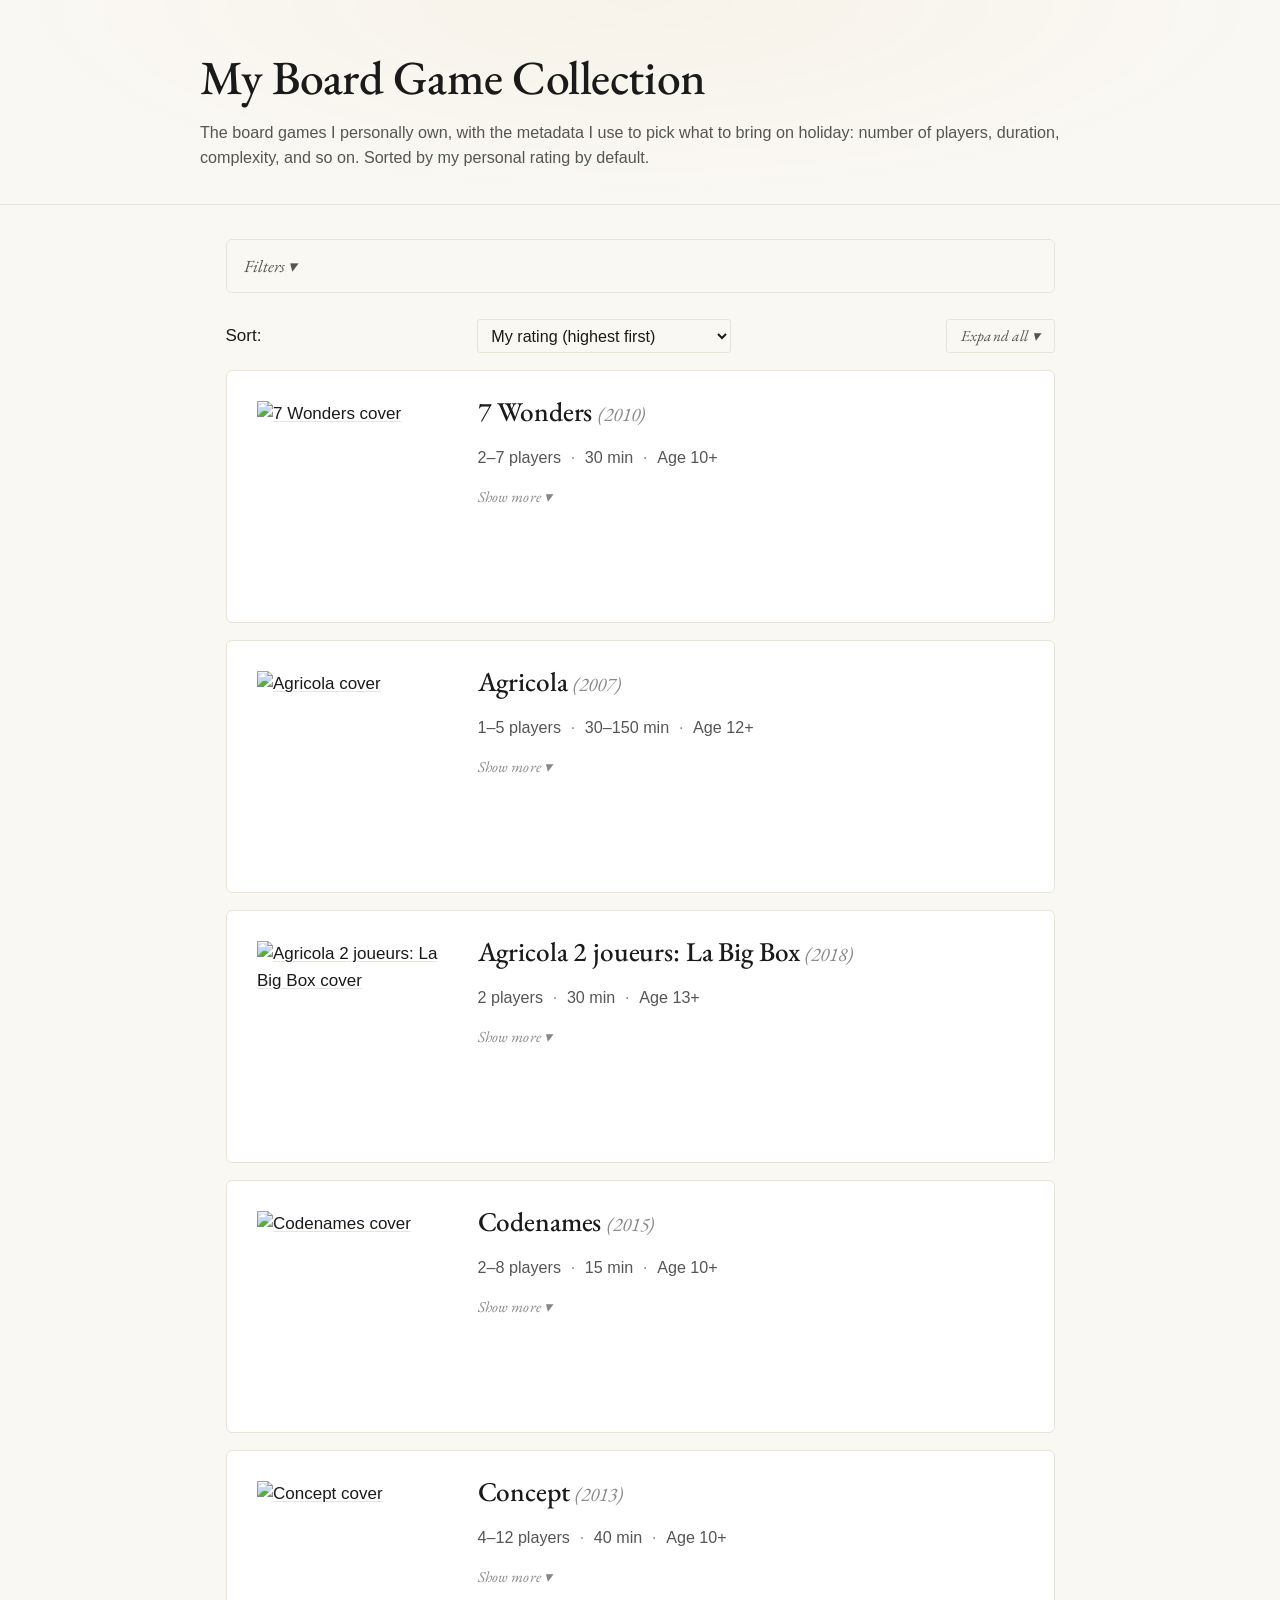
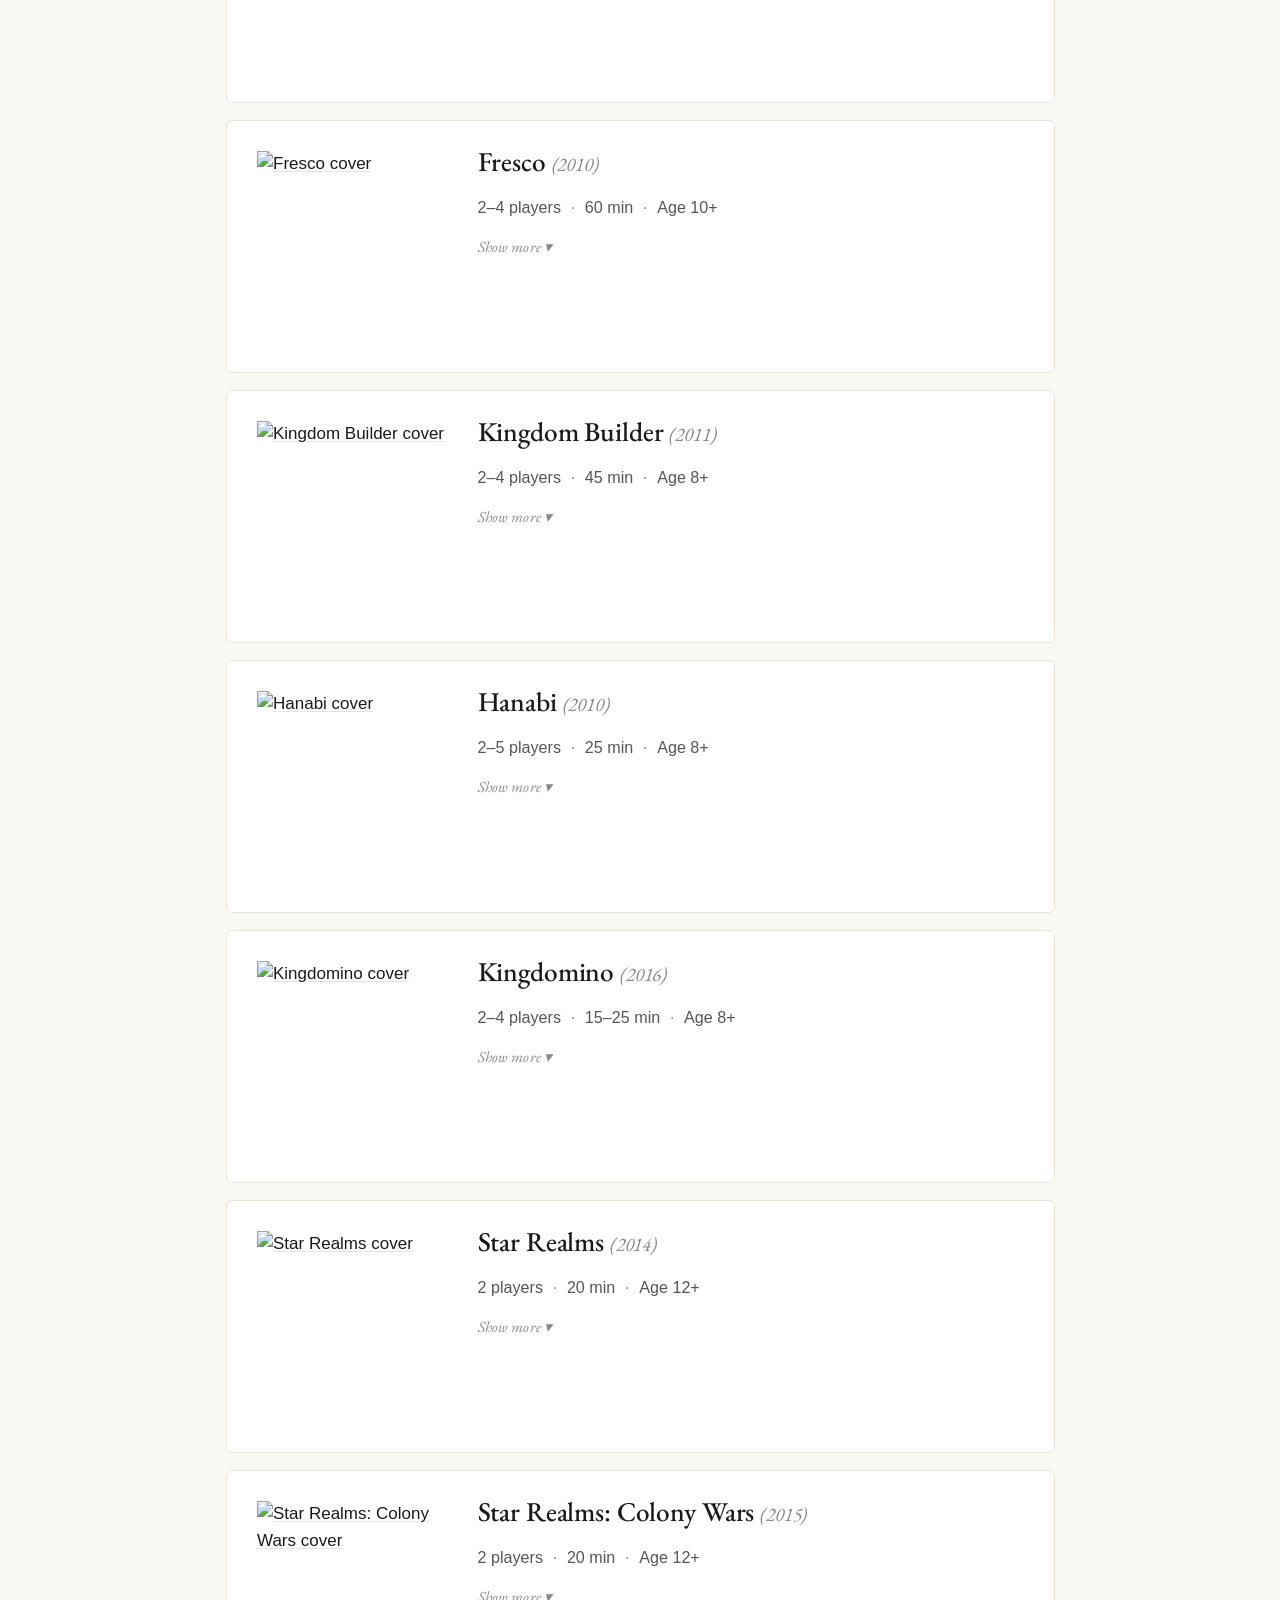
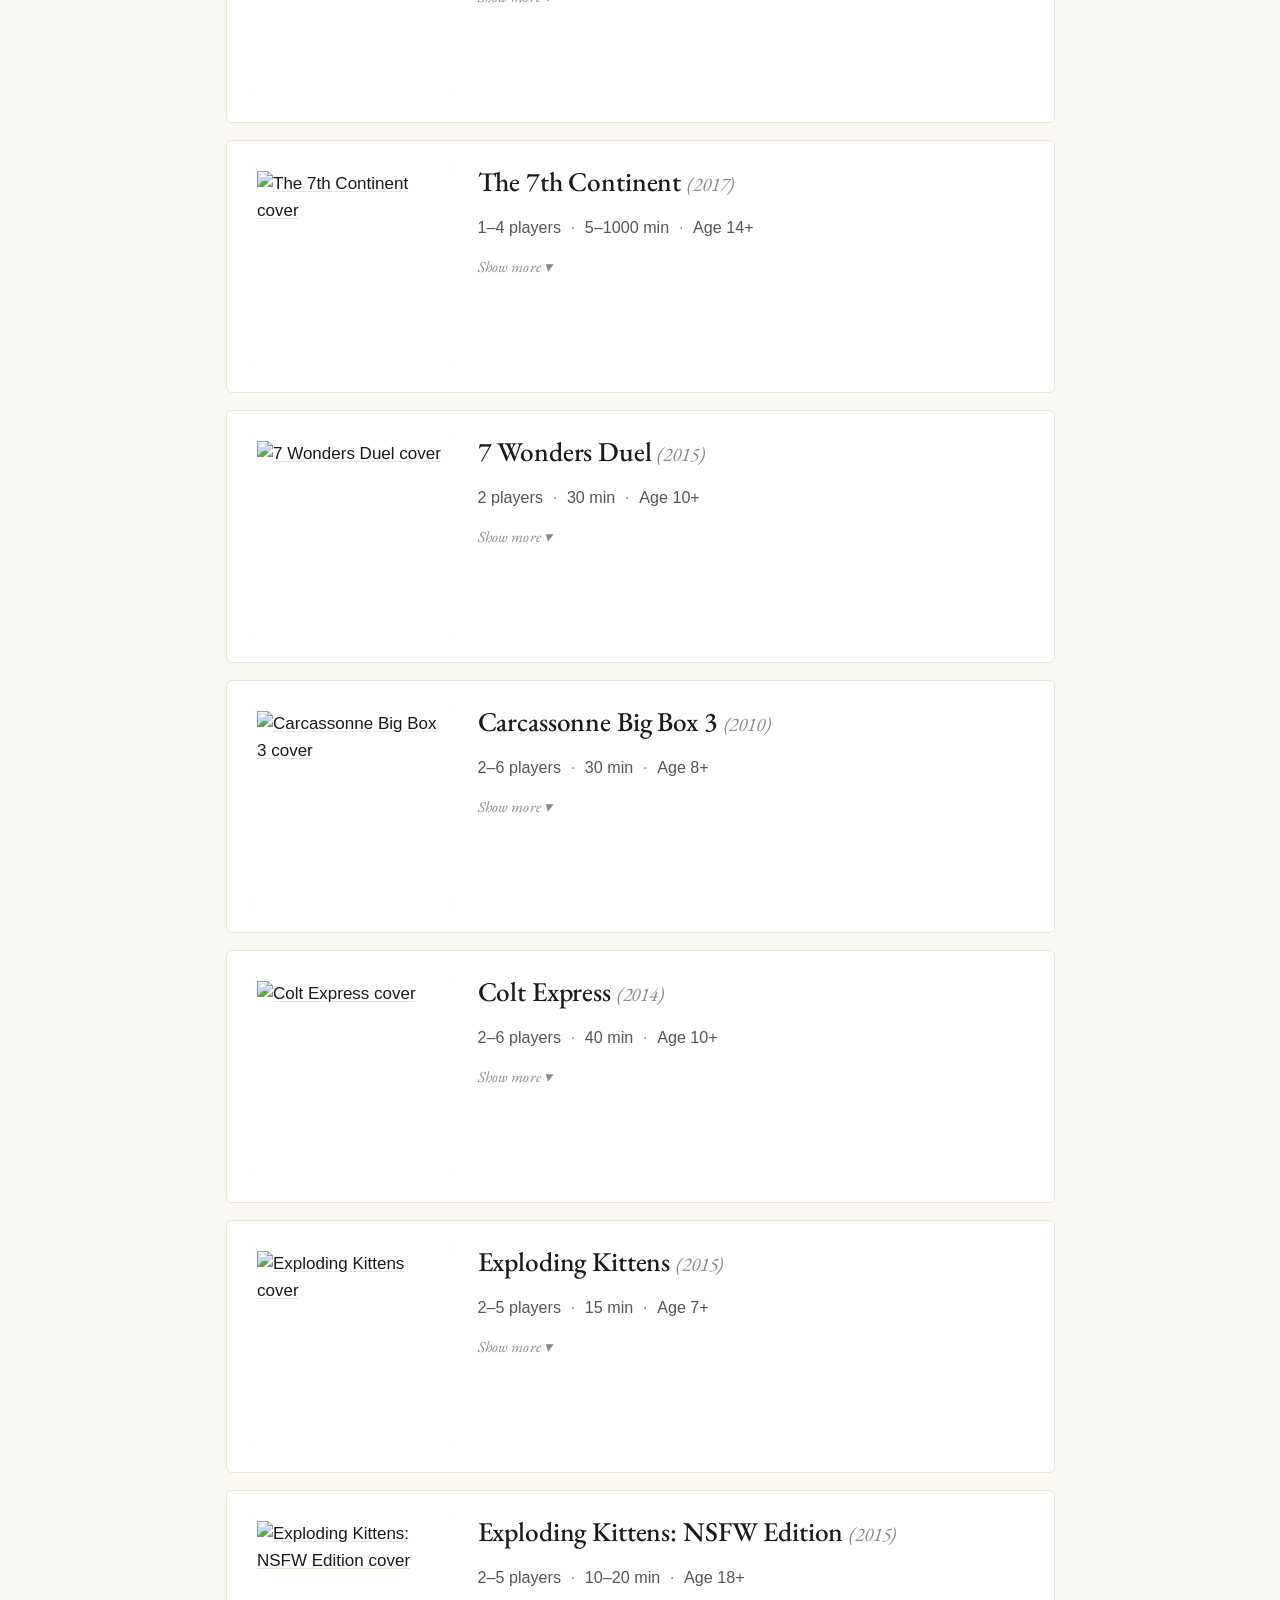
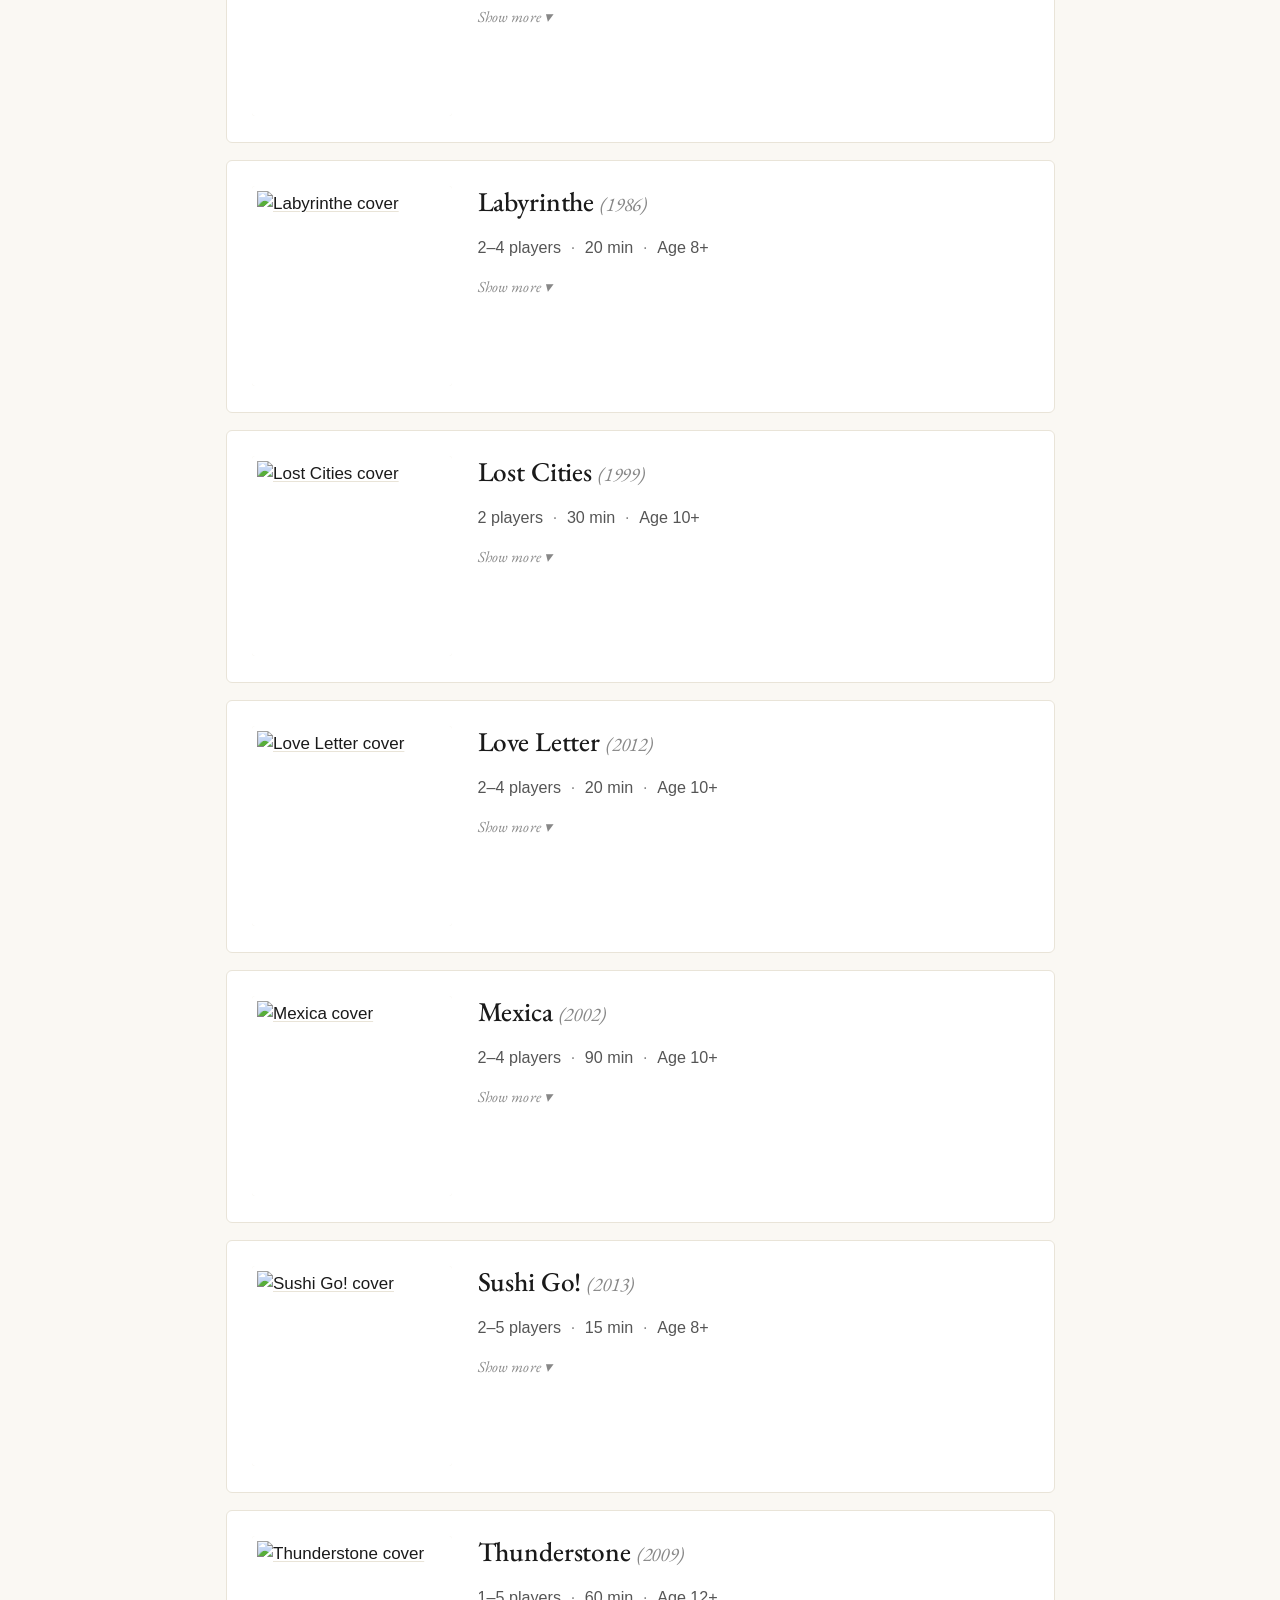
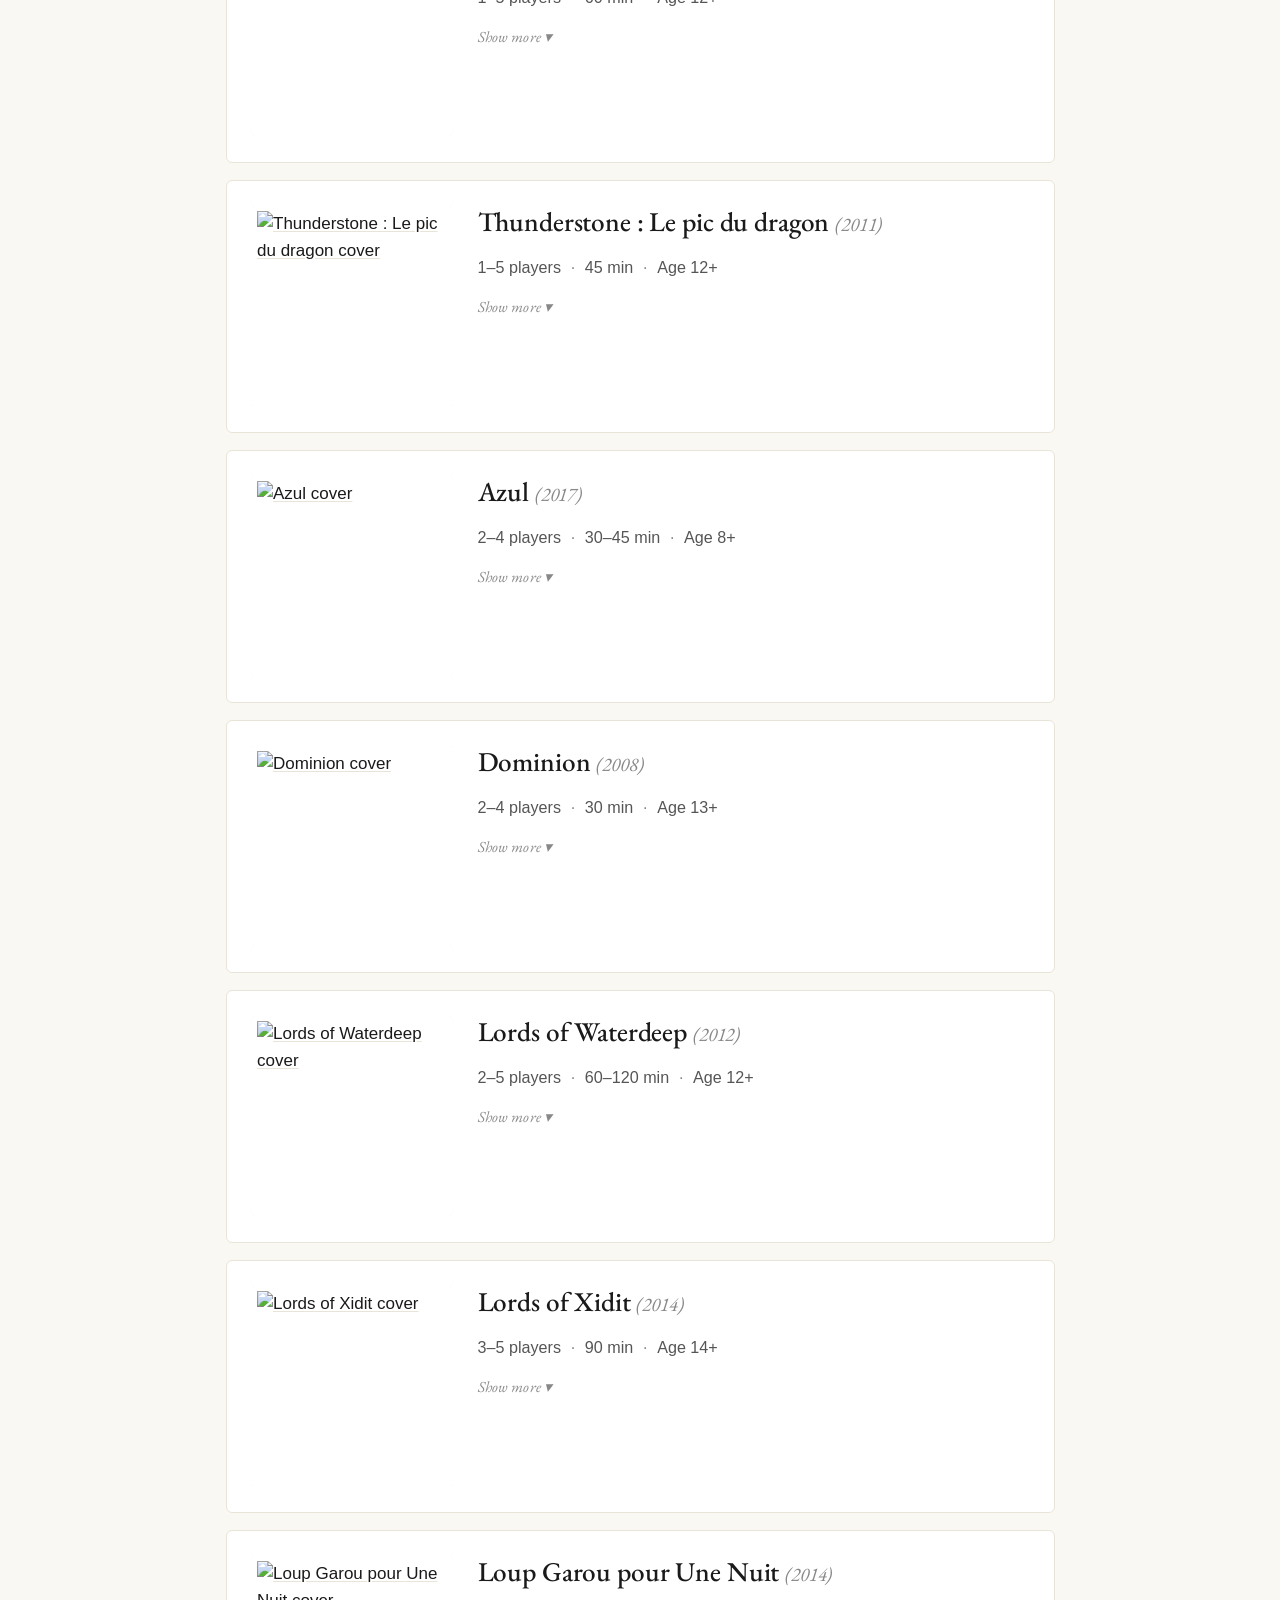
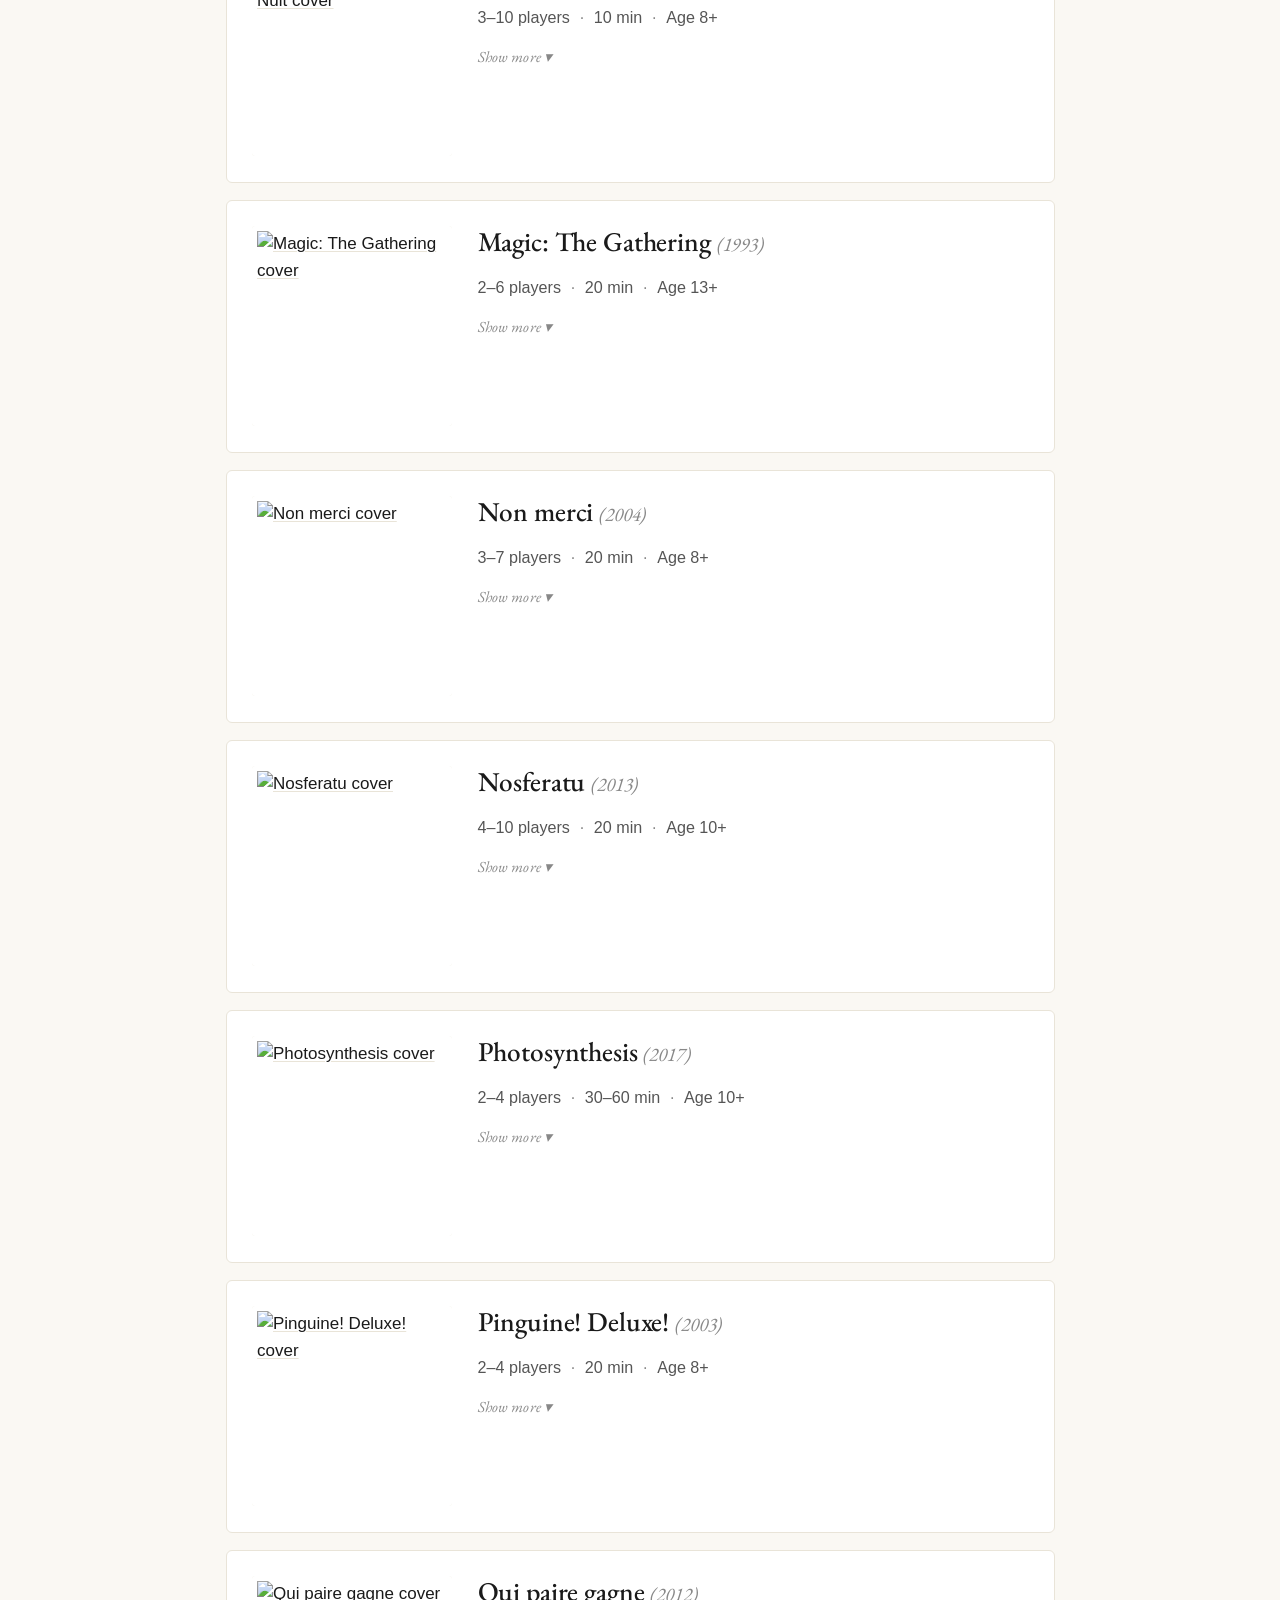
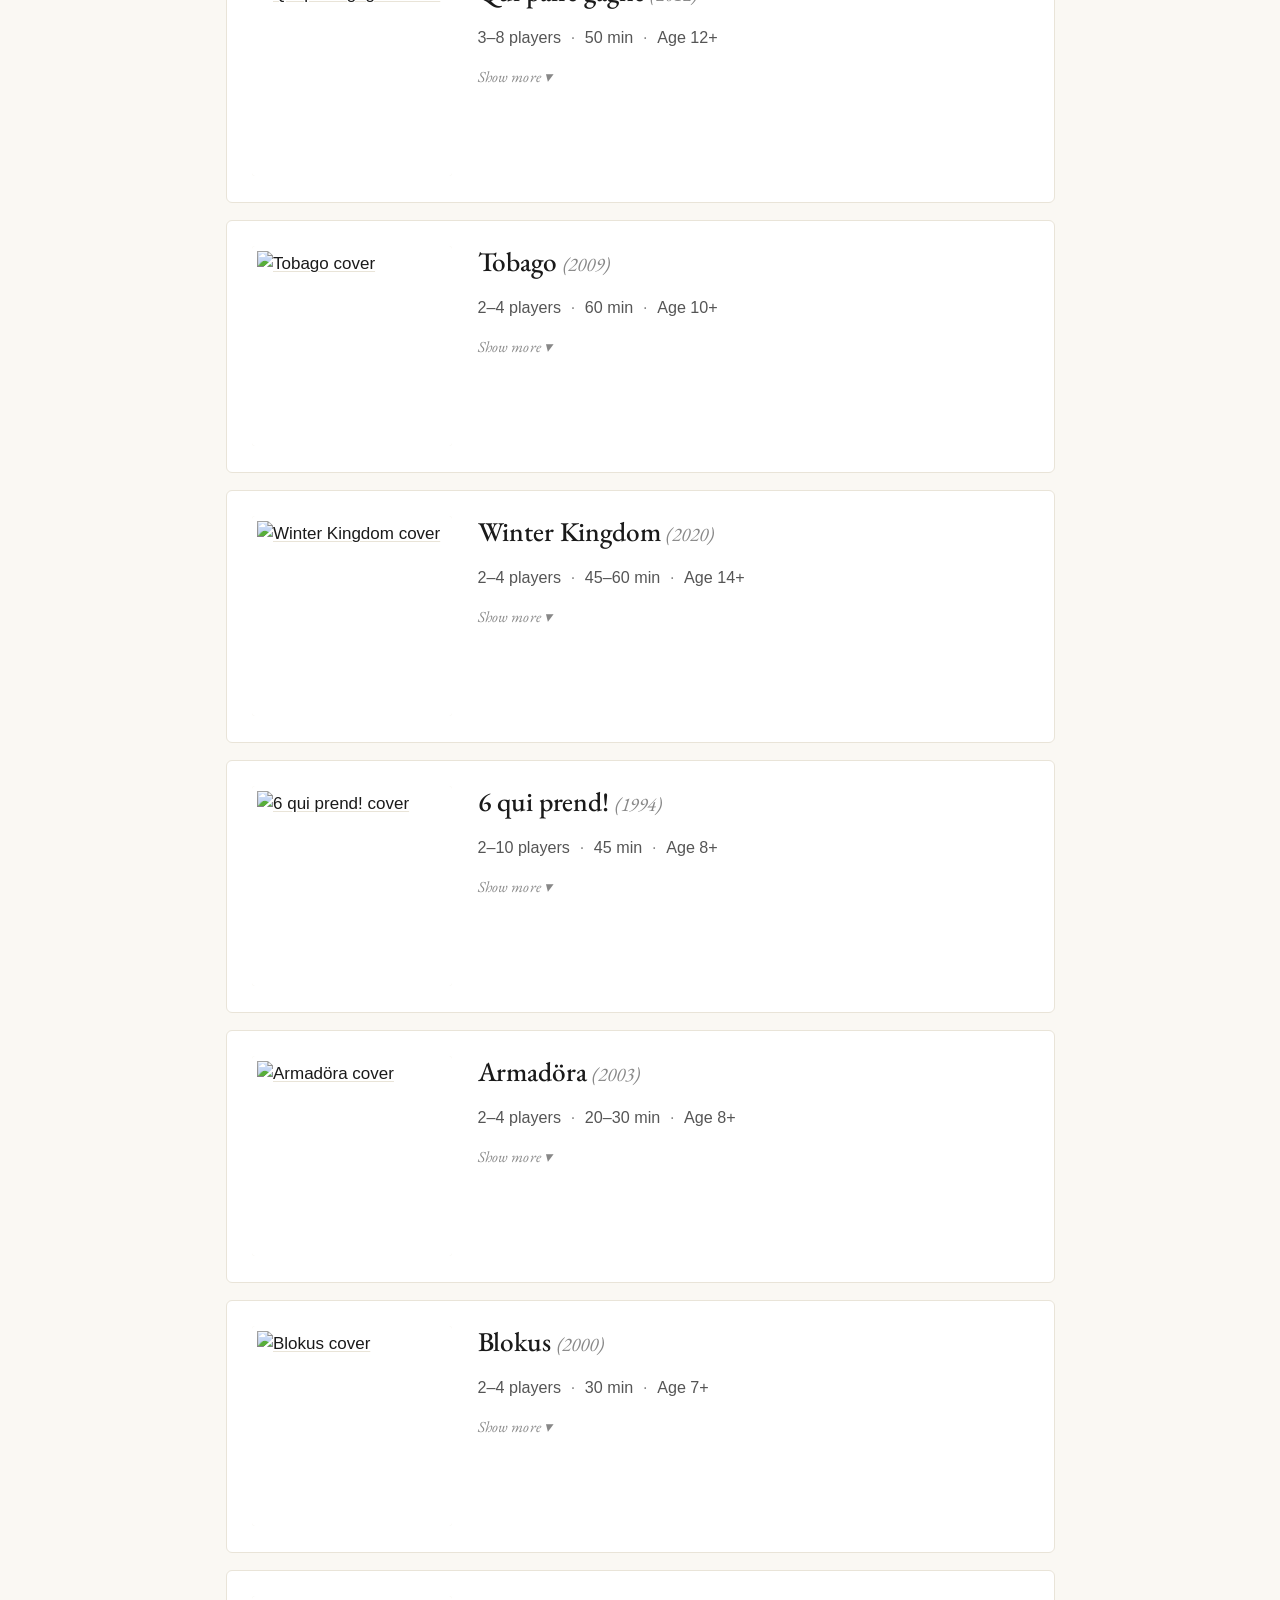
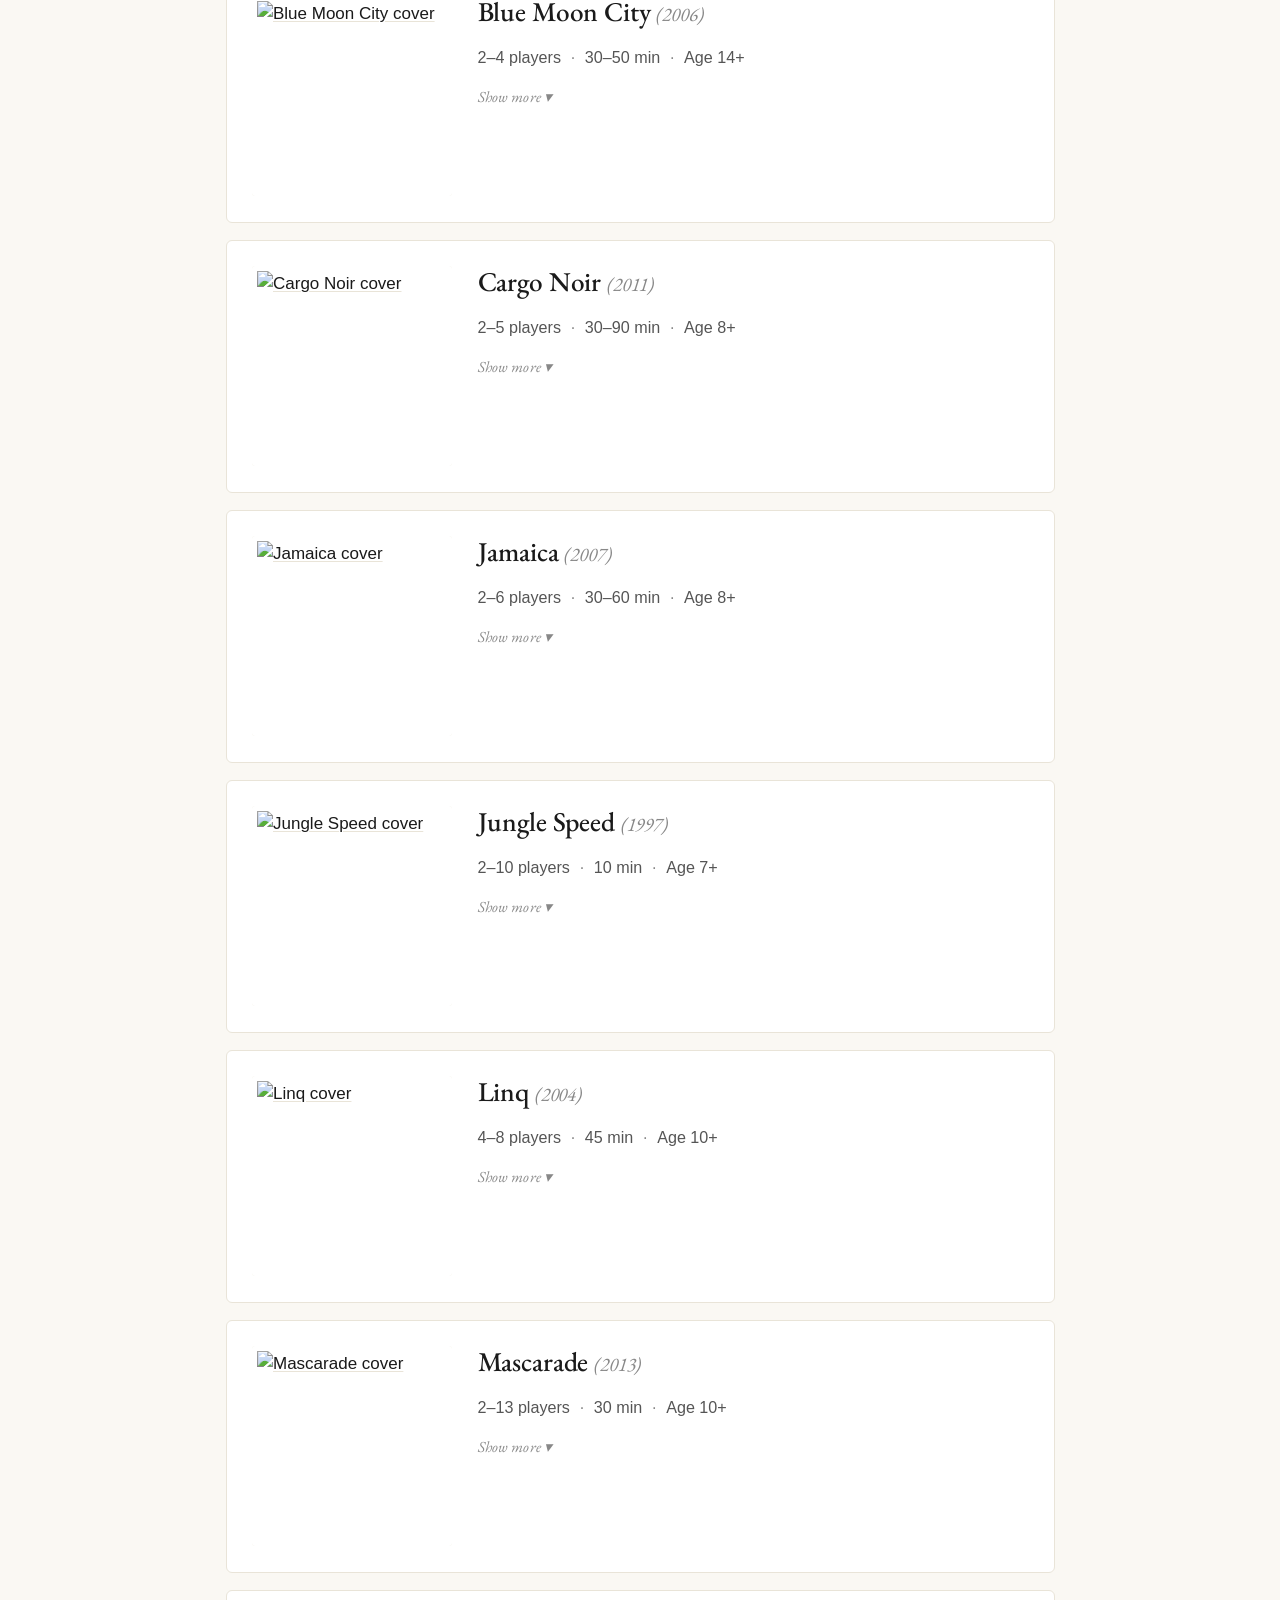
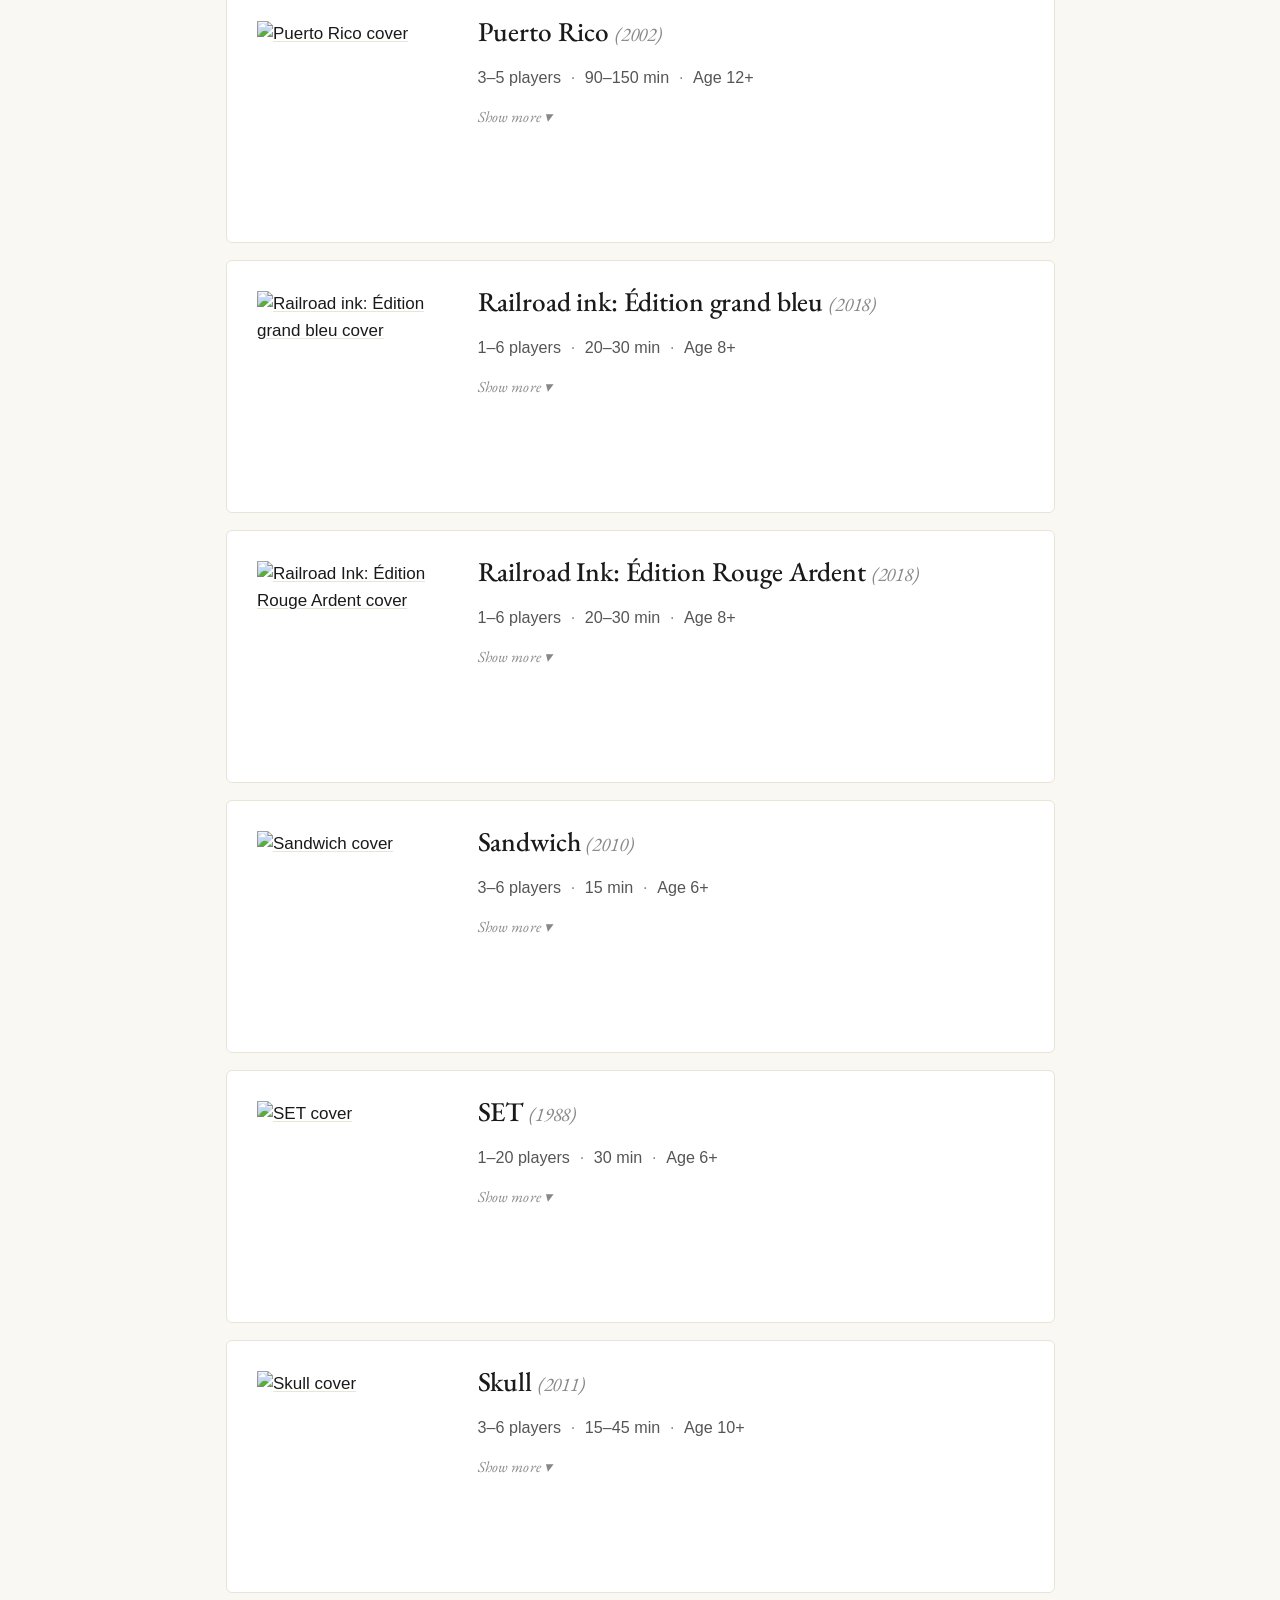
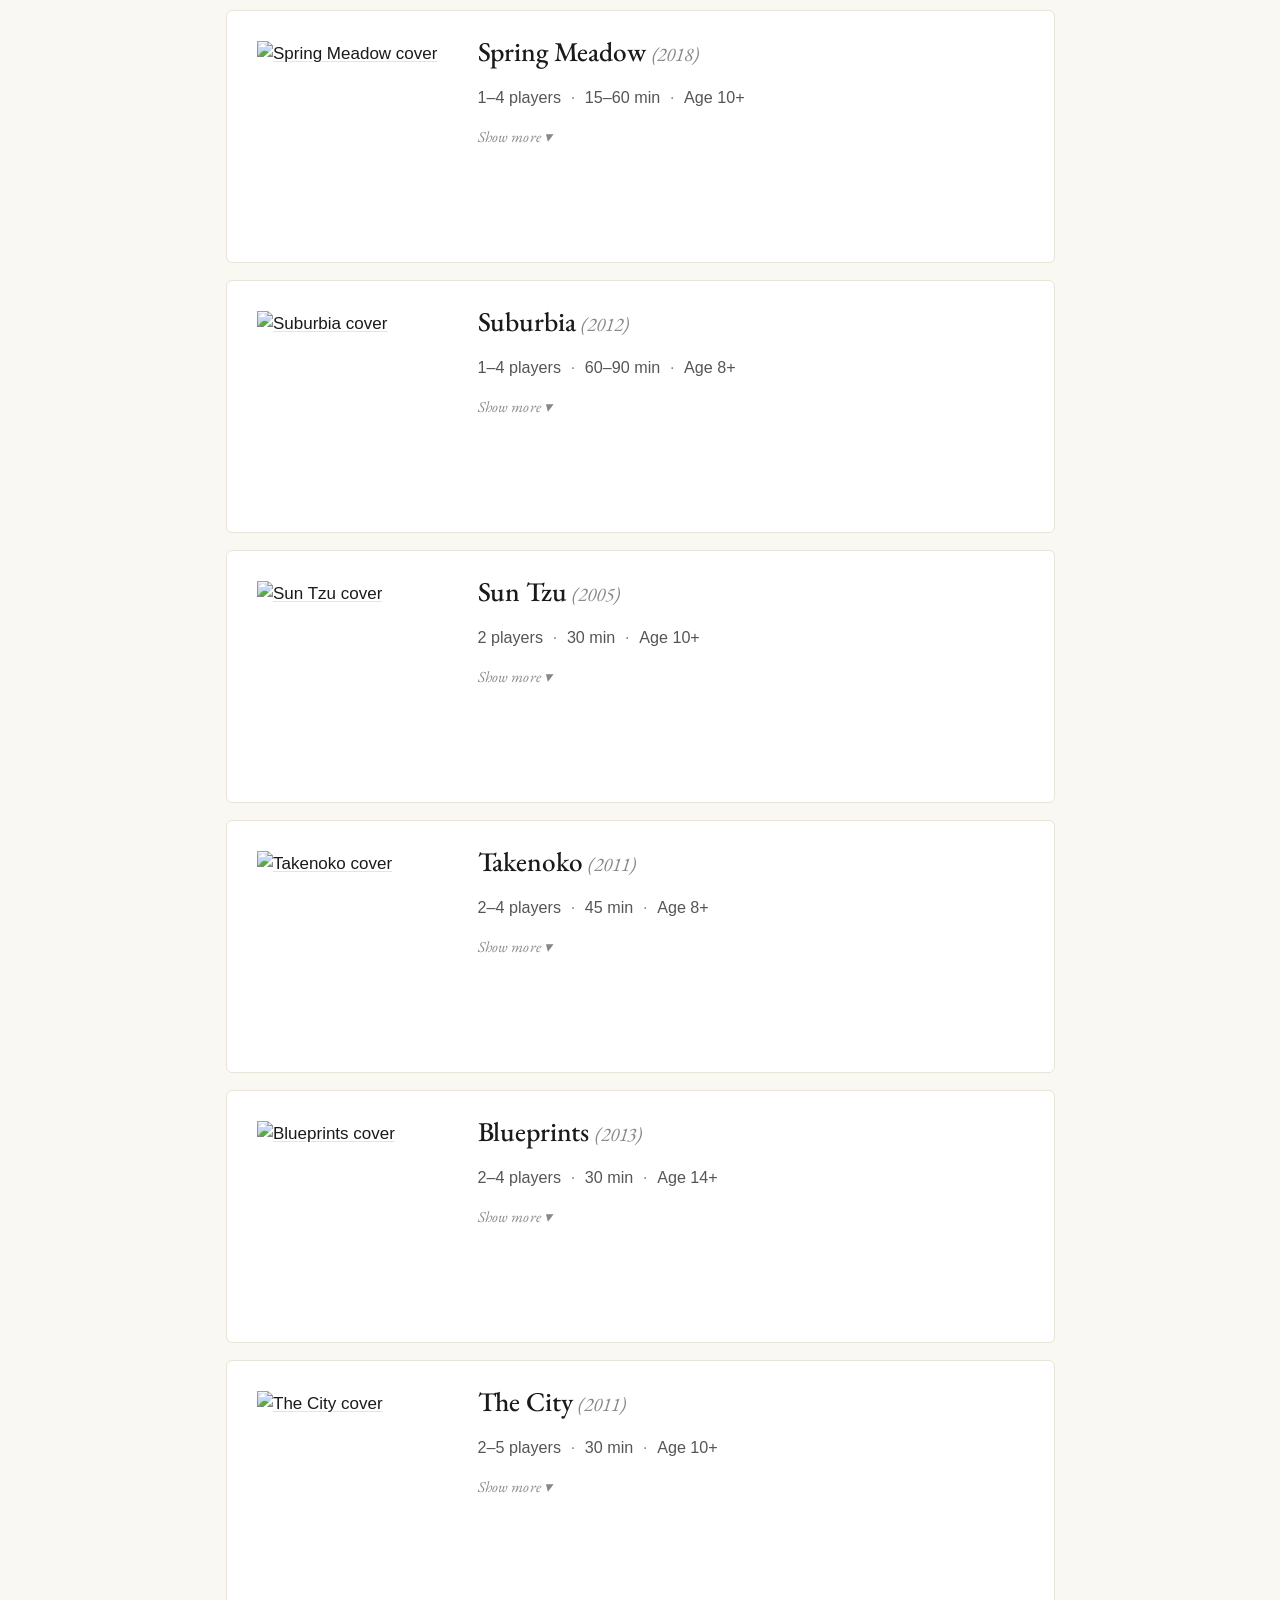
==== docs/collection/index.html @ e836182b "My collection" ====
<!DOCTYPE html>
<html lang="en">
<head>
  <meta charset="UTF-8">
  <meta name="viewport" content="width=device-width, initial-scale=1.0">
  <title>My Board Game Collection</title>

  <link rel="icon" href="data:image/svg+xml,%3Csvg xmlns='http://www.w3.org/2000/svg' viewBox='0 0 16 16'%3E%3Ctext y='14' font-size='14'%3E🎲%3C/text%3E%3C/svg%3E">

  <link rel="preload" href="collection_data.json" as="fetch" crossorigin>

  <link rel="preconnect" href="https://fonts.googleapis.com">
  <link rel="preconnect" href="https://fonts.gstatic.com" crossorigin>
  <link rel="stylesheet"
        href="https://fonts.googleapis.com/css2?family=EB+Garamond:ital,wght@0,400;0,500;0,600;1,400&display=swap"
        media="print" onload="this.media='all'">
  <noscript>
    <link rel="stylesheet" href="https://fonts.googleapis.com/css2?family=EB+Garamond:ital,wght@0,400;0,500;0,600;1,400&display=swap">
  </noscript>

  <link rel="stylesheet" href="../style.css">
  <link rel="stylesheet" href="style.css">
</head>
<body>
  <header class="site-header">
    <div class="header-inner">
      <h1 class="site-title">My Board Game Collection</h1>
      <p class="site-subtitle" id="site-subtitle"></p>
      <p class="site-intro" id="site-intro">
        The board games I personally own, with the metadata I use to pick
        what to bring on holiday: number of players, duration, complexity,
        and so on. Sorted by my personal rating by default.
      </p>
    </div>
  </header>

  <main class="content">
    <aside class="filters-panel">
      <button type="button" id="filters-toggle" class="filters-header" aria-expanded="false">
        <span class="filters-title">Filters ▾</span>
      </button>

      <div id="filters-body" class="filters-body" hidden>
        <div class="filter-row">
          <label class="filter-label" for="search-input">Search</label>
          <div class="filter-control">
            <input type="search" id="search-input" class="filter-input search-input"
                   placeholder="Title, designer, mechanic, family, …">
          </div>
        </div>

        <div class="filter-row">
          <label class="filter-label">Players</label>
          <div class="filter-control">
            <select id="players-source" class="filter-select">
              <option value="official">official</option>
              <option value="community">community</option>
              <option value="best">best</option>
            </select>
            <div class="player-checkboxes">
              <label class="check"><input type="checkbox" name="players" value="1"> 1</label>
              <label class="check"><input type="checkbox" name="players" value="2"> 2</label>
              <label class="check"><input type="checkbox" name="players" value="3"> 3</label>
              <label class="check"><input type="checkbox" name="players" value="4"> 4</label>
              <label class="check"><input type="checkbox" name="players" value="5"> 5</label>
              <label class="check"><input type="checkbox" name="players" value="6"> 6</label>
              <label class="check"><input type="checkbox" name="players" value="7+"> 7+</label>
            </div>
          </div>
        </div>

        <div class="filter-row">
          <label class="filter-label" for="duration-min">Duration</label>
          <div class="filter-control">
            <input type="number" id="duration-min" class="filter-input narrow" placeholder="min" min="0">
            <span class="filter-sep">–</span>
            <input type="number" id="duration-max" class="filter-input narrow" placeholder="max" min="0">
            <span class="filter-unit">min</span>
          </div>
        </div>

        <div class="filter-row">
          <label class="filter-label">Age</label>
          <div class="filter-control">
            <select id="age-source" class="filter-select">
              <option value="official">official</option>
              <option value="community">community</option>
            </select>
            <span class="filter-unit">Suitable for</span>
            <input type="number" id="age-suitable" class="filter-input narrow" min="0">
            <span class="filter-sep">·</span>
            <span class="filter-unit">Min age ≥</span>
            <input type="number" id="age-min" class="filter-input narrow" min="0">
          </div>
        </div>

        <div class="filter-footer">
          <span id="result-count" class="result-count">— games</span>
          <button type="button" id="reset-filters" class="list-control-button" disabled>
            Reset filters
          </button>
        </div>
      </div>
    </aside>

    <div class="list-controls">
      <label for="sort-select">Sort:</label>
      <select id="sort-select" class="filter-select">
        <option value="my_rating-desc" selected>My rating (highest first)</option>
        <option value="my_rating-asc">My rating (lowest first)</option>
        <option value="title-asc">Title (A→Z)</option>
        <option value="title-desc">Title (Z→A)</option>
        <option value="year-desc">Year (newest first)</option>
        <option value="year-asc">Year (oldest first)</option>
        <option value="weight-asc">Complexity (lightest)</option>
        <option value="weight-desc">Complexity (heaviest)</option>
        <option value="age_official-asc">Age — official (youngest)</option>
        <option value="age_official-desc">Age — official (oldest)</option>
        <option value="age_community-asc">Age — community (youngest)</option>
        <option value="age_community-desc">Age — community (oldest)</option>
      </select>
      <button type="button" id="toggle-all" class="list-control-button">
        Expand all ▾
      </button>
    </div>

    <div id="game-list" class="game-list"></div>
    <p id="status" class="status">Loading collection…</p>
  </main>

  <footer class="site-footer">
    <p>
      <a href="../index.html">← Back to "Most Played Games"</a> ·
      Personal collection, built from BGG metadata
    </p>
  </footer>

  <button type="button" id="back-to-top" class="back-to-top" aria-label="Back to top" hidden>
    ↑
  </button>

  <script src="script.js" defer></script>
</body>
</html>
---- docs/style.css ----
/* ---------------------------------------------------------------------------
   Most Played Games — refined-minimal stylesheet.

   Aesthetic: catalog-of-classics. Cream background, deep ink text, an elegant
   serif (EB Garamond) reserved for titles and a system sans for body. Calm
   palette with restrained accents for rank deltas.
   --------------------------------------------------------------------------- */

:root {
  /* Palette */
  --bg:           #faf8f3;    /* warm cream */
  --bg-card:     #ffffff;
  --ink:         #1a1a1a;
  --ink-soft:    #555555;
  --ink-muted:   #888888;
  --rule:        #e9e4d8;     /* faint separator */
  --rule-soft:   #f0ece2;
  --accent-up:   #3d7a3f;     /* climbed in rank */
  --accent-down: #a83232;     /* dropped in rank */
  --accent-new:  #b78318;     /* new entry, warm gold */

  /* Type */
  --font-display: "EB Garamond", "Georgia", "Times New Roman", serif;
  --font-body:    -apple-system, BlinkMacSystemFont, "Segoe UI", Roboto,
                  "Helvetica Neue", Arial, sans-serif;

  /* Spacing rhythm */
  --space-1: 0.25rem;
  --space-2: 0.5rem;
  --space-3: 0.75rem;
  --space-4: 1rem;
  --space-5: 1.5rem;
  --space-6: 2rem;
  --space-8: 3rem;

  /* Layout */
  --content-max: 880px;
}

* { box-sizing: border-box; }

/* The HTML `hidden` attribute should always hide an element. Some of our
   class rules set `display: flex` or `grid` and would otherwise win the
   specificity battle. */
[hidden] { display: none !important; }

html { font-size: 17px; }

body {
  margin: 0;
  background: var(--bg);
  color: var(--ink);
  font-family: var(--font-body);
  line-height: 1.55;
  -webkit-font-smoothing: antialiased;
  -moz-osx-font-smoothing: grayscale;
}

a {
  color: inherit;
  text-decoration: underline;
  text-decoration-color: var(--rule);
  text-underline-offset: 2px;
  transition: text-decoration-color 0.15s ease;
}
a:hover { text-decoration-color: var(--ink-soft); }

/* --- Header -------------------------------------------------------------- */

.site-header {
  border-bottom: 1px solid var(--rule);
  padding: var(--space-8) var(--space-5) var(--space-6);
  background:
    radial-gradient(ellipse at top, rgba(183, 131, 24, 0.04), transparent 70%),
    var(--bg);
}

.header-inner {
  max-width: var(--content-max);
  margin: 0 auto;
}

.site-title {
  font-family: var(--font-display);
  font-weight: 500;
  font-size: clamp(1.8rem, 4vw, 2.8rem);
  line-height: 1.1;
  letter-spacing: -0.01em;
  margin: 0 0 var(--space-2);
}

.site-subtitle {
  font-family: var(--font-display);
  font-style: italic;
  font-size: 1.1rem;
  color: var(--ink-soft);
  margin: 0 0 var(--space-4);
}

.site-intro {
  color: var(--ink-soft);
  font-size: 0.95rem;
  margin: 0;
}

/* Inline link in the subtitle, pointing to the credits page. Italic to
   match the surrounding subtitle, with a soft accent color. */
.subtitle-link {
  color: var(--accent-up);
  text-decoration-color: var(--accent-up);
}
.subtitle-link:hover {
  color: var(--ink);
  text-decoration-color: var(--ink);
}
.subtitle-sep {
  color: var(--ink-muted);
  margin: 0 0.3em;
}
/* Current page in the nav: plain text (no link) but in regular ink so it
   visually stands out a bit from the surrounding muted subtitle. */
.subtitle-current {
  color: var(--ink-soft);
  font-weight: 500;
}

/* --- Main / list --------------------------------------------------------- */

.content {
  max-width: var(--content-max);
  margin: 0 auto;
  padding: var(--space-6) var(--space-5) var(--space-8);
}

.status {
  text-align: center;
  color: var(--ink-muted);
  font-style: italic;
  margin: var(--space-6) 0;
}

/* --- Filters panel ------------------------------------------------------- */

.filters-panel {
  border: 1px solid var(--rule);
  border-radius: 6px;
  margin-bottom: var(--space-5);
  overflow: hidden;
}

.filters-header {
  width: 100%;
  background: var(--bg);
  border: none;
  padding: var(--space-3) var(--space-4);
  cursor: pointer;
  text-align: left;
  display: flex;
  justify-content: space-between;
  align-items: center;
  gap: var(--space-3);
  font: inherit;
  color: inherit;
  transition: background 0.15s ease;
}
.filters-header:hover { background: var(--rule-soft); }
.filters-header:focus-visible { outline: none; background: var(--rule-soft); }

.filters-title {
  font-family: var(--font-display);
  font-style: italic;
  font-size: 1rem;
  color: var(--ink-soft);
}

.filters-body {
  background: var(--bg-card);
  padding: var(--space-4) var(--space-5) var(--space-5);
  border-top: 1px solid var(--rule);
  display: flex;
  flex-direction: column;
  gap: var(--space-3);
}

.filter-row {
  display: grid;
  grid-template-columns: 110px 1fr;
  gap: var(--space-4);
  align-items: center;
}

.filter-label {
  font-family: var(--font-display);
  font-style: italic;
  color: var(--ink-muted);
  font-size: 0.95rem;
}

.filter-control {
  display: flex;
  align-items: center;
  flex-wrap: wrap;
  gap: var(--space-2) var(--space-3);
}

.filter-input,
.filter-select {
  font-family: var(--font-body);
  font-size: 0.95rem;
  color: var(--ink);
  background: var(--bg);
  border: 1px solid var(--rule);
  border-radius: 3px;
  padding: 0.35em 0.6em;
  transition: border-color 0.15s ease;
}
.filter-input:focus,
.filter-select:focus {
  outline: none;
  border-color: var(--ink-muted);
}

.filter-input.narrow { width: 4.5em; }
.search-input { flex: 1; min-width: 200px; }

.filter-sep {
  color: var(--ink-muted);
}
.filter-unit {
  color: var(--ink-soft);
  font-size: 0.9rem;
}

/* Player count checkboxes — looks like a row of small toggles. */
.player-checkboxes {
  display: flex;
  flex-wrap: wrap;
  gap: var(--space-2);
}
.check {
  display: inline-flex;
  align-items: center;
  gap: 0.3em;
  font-size: 0.95rem;
  color: var(--ink-soft);
  cursor: pointer;
  padding: 0.2em 0.5em;
  border-radius: 3px;
  transition: background 0.15s ease;
}
.check:hover { background: var(--rule-soft); }
.check input { cursor: pointer; margin: 0; }

/* Footer of filter panel: result count + reset button. Separated from the
   filter rows above by a thin rule. */
.filter-footer {
  display: flex;
  justify-content: space-between;
  align-items: center;
  margin-top: var(--space-2);
  padding-top: var(--space-3);
  border-top: 1px solid var(--rule);
}

.result-count {
  color: var(--ink-soft);
  font-style: italic;
  font-family: var(--font-display);
  font-size: 0.95rem;
}

.list-control-button:disabled {
  opacity: 0.4;
  cursor: not-allowed;
  border-color: var(--rule);
  color: var(--ink-muted);
}
.list-control-button:disabled:hover {
  border-color: var(--rule);
  color: var(--ink-muted);
}

/* --- List controls (above the cards) ------------------------------------ */

.list-controls {
  display: flex;
  justify-content: space-between;
  align-items: center;
  margin-bottom: var(--space-4);
  flex-wrap: wrap;
  gap: var(--space-3);
}

.sort-label {
  display: inline-flex;
  align-items: center;
  gap: var(--space-2);
  font-family: var(--font-display);
  font-style: italic;
  color: var(--ink-muted);
  font-size: 0.95rem;
}

.list-control-button {
  background: none;
  border: 1px solid var(--rule);
  border-radius: 3px;
  padding: 0.4em 0.9em;
  cursor: pointer;
  font-family: var(--font-display);
  font-style: italic;
  font-size: 0.9rem;
  color: var(--ink-soft);
  letter-spacing: 0.01em;
  transition: border-color 0.15s ease, color 0.15s ease;
}
.list-control-button:hover,
.list-control-button:focus-visible {
  border-color: var(--ink-muted);
  color: var(--ink);
  outline: none;
}

.game-list {
  display: flex;
  flex-direction: column;
  gap: var(--space-4);
}

/* --- Card ---------------------------------------------------------------- */

.card {
  background: var(--bg-card);
  border: 1px solid var(--rule);
  border-radius: 6px;
  padding: var(--space-5);
  display: grid;
  grid-template-columns: 200px 1fr;
  gap: var(--space-5);
  align-items: start;
  transition: border-color 0.15s ease, box-shadow 0.15s ease;
}
.card:hover {
  border-color: var(--rule-soft);
  box-shadow: 0 2px 8px rgba(0, 0, 0, 0.03);
}

.card-image-link {
  display: block;
  width: 200px;
  height: 200px;
  position: relative;
  overflow: hidden;
  border-radius: 3px;
  /* Always-visible padding around the sharp image so the blurred backdrop
     frames it, regardless of the source image aspect ratio. */
  padding: 5px;
  background-size: cover;
  background-position: center;
  background-color: var(--rule-soft);
}

/* The blurred backdrop: pseudo-element so the sharp <img> can sit on top
   without being blurred. The wide inset, heavy blur, brightness boost and
   light desaturation produce a soft, glowing halo that frames the image
   without competing with it. */
.card-image-link::before {
  content: "";
  position: absolute;
  inset: -80px; /* extra so blur edges don't show */
  background: inherit;
  background-size: cover;
  background-position: center;
  filter: blur(32px) brightness(1.5) saturate(0.85);
  opacity: 1.0;
  z-index: 0;
}

.card-image {
  position: relative;
  z-index: 1;
  width: 100%;
  height: 100%;
  object-fit: contain;
  display: block;
}

.card-body {
  display: flex;
  flex-direction: column;
  gap: var(--space-2);
  min-width: 0; /* allow children to shrink */
}

.card-rank-line {
  display: flex;
  align-items: baseline;
  gap: var(--space-3);
  font-family: var(--font-display);
  font-size: 1.05rem;
  color: var(--ink-muted);
  letter-spacing: 0.02em;
}

.card-rank {
  font-weight: 500;
  color: var(--ink-soft);
}

.delta { font-weight: 500; font-size: 0.95rem; }
.delta-up   { color: var(--accent-up); }
.delta-down { color: var(--accent-down); }
.delta-zero { color: var(--ink-muted); }
.delta-new {
  color: var(--accent-new);
  text-transform: uppercase;
  letter-spacing: 0.08em;
  font-size: 0.78rem;
  font-weight: 600;
  border: 1px solid var(--accent-new);
  padding: 1px 6px;
  border-radius: 2px;
}

.card-title {
  font-family: var(--font-display);
  font-weight: 500;
  font-size: 1.6rem;
  line-height: 1.15;
  margin: 0;
  letter-spacing: -0.005em;
}
.card-title a { text-decoration: none; }
.card-title a:hover { text-decoration: underline; text-decoration-color: var(--ink-muted); }

.card-year {
  font-family: var(--font-display);
  font-style: italic;
  font-size: 1.15rem;
  color: var(--ink-muted);
  font-weight: 400;
}

.card-meta {
  color: var(--ink-soft);
  font-size: 0.95rem;
  margin-top: var(--space-2);
}

.meta-sep {
  margin: 0 0.6em;
  color: var(--ink-muted);
}

/* --- Toggle button ------------------------------------------------------- */

.card-toggle {
  /* Reset native button styling. */
  background: none;
  border: none;
  padding: 0;
  margin: var(--space-2) 0 0;
  cursor: pointer;
  align-self: flex-start;
  /* Visual: subtle, italic, slightly smaller than the meta line. */
  font-family: var(--font-display);
  font-style: italic;
  font-size: 0.9rem;
  color: var(--ink-muted);
  letter-spacing: 0.01em;
  transition: color 0.15s ease;
}
.card-toggle:hover,
.card-toggle:focus-visible {
  color: var(--ink-soft);
  outline: none;
}

/* --- Extras (revealed by .card-expanded) -------------------------------- */

.card-extras {
  display: none; /* hidden by default */
  margin: var(--space-3) 0 0;
  padding-top: var(--space-3);
  border-top: 1px solid var(--rule);
  grid-template-columns: auto 1fr;
  column-gap: var(--space-4);
  row-gap: var(--space-2);
  font-size: 0.92rem;
}
.card.card-expanded .card-extras {
  display: grid;
}

.card-extras dt {
  font-family: var(--font-display);
  font-style: italic;
  color: var(--ink-muted);
  font-size: 0.92rem;
  white-space: nowrap;
}
.card-extras dd {
  margin: 0;
  color: var(--ink-soft);
}

/* Entity (person, publisher, mechanic, etc.) inline: BGG link + small
   magnifier button that triggers an in-page text filter on that name. */
.entity {
  /* Keep the name and its magnifier together — they should never split
     across two lines. */
  white-space: nowrap;
}

.search-by {
  background: none;
  border: none;
  padding: 0 0.15em;
  margin-left: 0.2em;
  cursor: pointer;
  font-size: 0.75em;
  line-height: 1;
  color: var(--ink-muted);
  opacity: 0.55;
  vertical-align: 0.05em;
  transition: opacity 0.15s ease, color 0.15s ease;
}
.search-by:hover,
.search-by:focus-visible {
  opacity: 1;
  color: var(--ink);
  outline: none;
}

/* The "Match" row appears only when a search query has hidden matches.
   A small accent color signals "this is why the search matched". */
.card-extras dt.match-row,
.card-extras dd.match-row {
  color: var(--accent-new);
}
.card-extras dd.match-row a {
  color: inherit;
}

/* --- Back to top button -------------------------------------------------- */

.back-to-top {
  position: fixed;
  bottom: var(--space-5);
  right: var(--space-5);
  width: 44px;
  height: 44px;
  border-radius: 50%;
  background: var(--bg-card);
  border: 1px solid var(--rule);
  color: var(--ink-soft);
  font-size: 1.2rem;
  line-height: 1;
  cursor: pointer;
  box-shadow: 0 3px 10px rgba(0, 0, 0, 0.12);
  transition: background 0.15s ease, color 0.15s ease, border-color 0.15s ease,
              box-shadow 0.15s ease;
  /* Above all content but below modal overlays if we ever add any. */
  z-index: 10;
}
.back-to-top:hover,
.back-to-top:focus-visible {
  color: var(--ink);
  border-color: var(--ink-muted);
  box-shadow: 0 4px 14px rgba(0, 0, 0, 0.16);
  outline: none;
}

/* --- About page --------------------------------------------------------- */

.about-article {
  max-width: 65ch;
  margin: 0 auto;
  font-size: 1rem;
  line-height: 1.7;
  color: var(--ink-soft);
}
.about-article h2 {
  font-family: var(--font-display);
  font-weight: 500;
  font-size: 1.4rem;
  letter-spacing: -0.005em;
  color: var(--ink);
  margin: var(--space-6) 0 var(--space-2);
}
.about-article h2:first-child {
  margin-top: 0;
}
.about-article p {
  margin: 0 0 var(--space-3);
}
.about-article code {
  font-family: ui-monospace, "SF Mono", "Cascadia Mono", "JetBrains Mono",
               Menlo, Consolas, monospace;
  font-size: 0.92em;
  background: var(--rule-soft);
  padding: 0.1em 0.35em;
  border-radius: 3px;
}
.formula {
  text-align: center;
  font-family: var(--font-display);
  font-size: 1.2rem;
  margin: var(--space-4) 0 !important;
  color: var(--ink);
}
.about-glossary {
  display: grid;
  grid-template-columns: max-content 1fr;
  column-gap: var(--space-4);
  row-gap: var(--space-2);
  margin: var(--space-4) 0;
}
.about-glossary dt {
  font-family: var(--font-display);
  font-style: italic;
  font-size: 1rem;
  color: var(--ink);
  font-weight: 500;
}
.about-glossary dd {
  margin: 0;
  color: var(--ink-soft);
}

/* --- Credits page ------------------------------------------------------- */

.credits-section {
  margin-bottom: var(--space-8);
}

.credits-section-title {
  font-family: var(--font-display);
  font-weight: 500;
  font-size: 1.6rem;
  letter-spacing: -0.005em;
  margin: 0 0 var(--space-4);
  padding-bottom: var(--space-2);
  border-bottom: 1px solid var(--rule);
}

.credits-table {
  width: 100%;
  border-collapse: collapse;
}

.credits-table tr {
  border-bottom: 1px solid var(--rule-soft);
}
.credits-table tr:last-child {
  border-bottom: none;
}

.credits-table td {
  padding: var(--space-3) var(--space-2);
  vertical-align: top;
}

.credits-count {
  white-space: nowrap;
  font-family: var(--font-display);
  font-weight: 500;
  font-size: 1.05rem;
  color: var(--ink);
  width: 4em;
}
.credits-count-label {
  color: var(--ink-muted);
  font-weight: 400;
  font-style: italic;
  font-size: 0.9rem;
}

.credits-name {
  font-family: var(--font-display);
  font-size: 1.15rem;
  font-weight: 500;
  white-space: nowrap;
  width: 14em;
}

.credits-games {
  color: var(--ink-soft);
  font-size: 0.95rem;
  line-height: 1.6;
}

/* --- Footer -------------------------------------------------------------- */

.site-footer {
  border-top: 1px solid var(--rule);
  padding: var(--space-5);
  text-align: center;
  color: var(--ink-muted);
  font-size: 0.85rem;
}

/* --- Mobile -------------------------------------------------------------- */

@media (max-width: 600px) {
  html { font-size: 16px; }

  .site-header { padding: var(--space-6) var(--space-4) var(--space-5); }
  .content { padding: var(--space-5) var(--space-4) var(--space-6); }

  /* Filters: stack label above control when space is tight. */
  .filters-header { padding: var(--space-3); }
  .filters-body { padding: var(--space-4); }
  .filter-row {
    grid-template-columns: 1fr;
    gap: var(--space-1);
  }
  .filter-control {
    gap: var(--space-2);
  }

  .card {
    grid-template-columns: 1fr; /* single column: image on top, body below */
    gap: var(--space-3);
    padding: var(--space-4);
  }
  .card-image-link {
    width: 100%;
    height: auto;
    aspect-ratio: 16 / 9; /* landscape banner */
  }
  .card-title { font-size: 1.35rem; }

  /* Extras: stack label and value vertically when space is tight. */
  .card-extras {
    grid-template-columns: 1fr;
    row-gap: var(--space-1);
  }
  .card-extras dt {
    margin-top: var(--space-2);
  }
  .card-extras dt:first-child {
    margin-top: 0;
  }

  /* Credits page: stack the row content (count → name → games) vertically. */
  .credits-table,
  .credits-table tbody,
  .credits-table tr,
  .credits-table td {
    display: block;
    width: auto;
  }
  .credits-table tr {
    padding: var(--space-3) 0;
  }
  .credits-table td {
    padding: var(--space-1) 0;
  }
  .credits-count { font-size: 1rem; }
  .credits-name { font-size: 1.2rem; white-space: normal; }

  /* About page: stack glossary terms above their definitions. */
  .about-glossary {
    grid-template-columns: 1fr;
    row-gap: var(--space-1);
  }
  .about-glossary dt {
    margin-top: var(--space-2);
  }
  .about-glossary dt:first-child {
    margin-top: 0;
  }
}
---- docs/collection/style.css ----
/* Collection page — overrides the main stylesheet's palette.
   Loaded AFTER ../style.css, so values defined here win.
   The only difference for now is the accent color: terracotta instead of
   the main page's green. This signals "you're on the personal collection
   page, not the public ranking" without redoing the whole visual identity.
*/

:root {
  --accent-up: #a0522d;  /* terracotta */
}

/* "My rating" stands out a bit, in the same warm-gold tone we use for
   match-row, since it's the personal-flavor signal of the collection. */
.card-extras dt.rating-row,
.card-extras dd.rating-row {
  color: var(--accent-new);
}
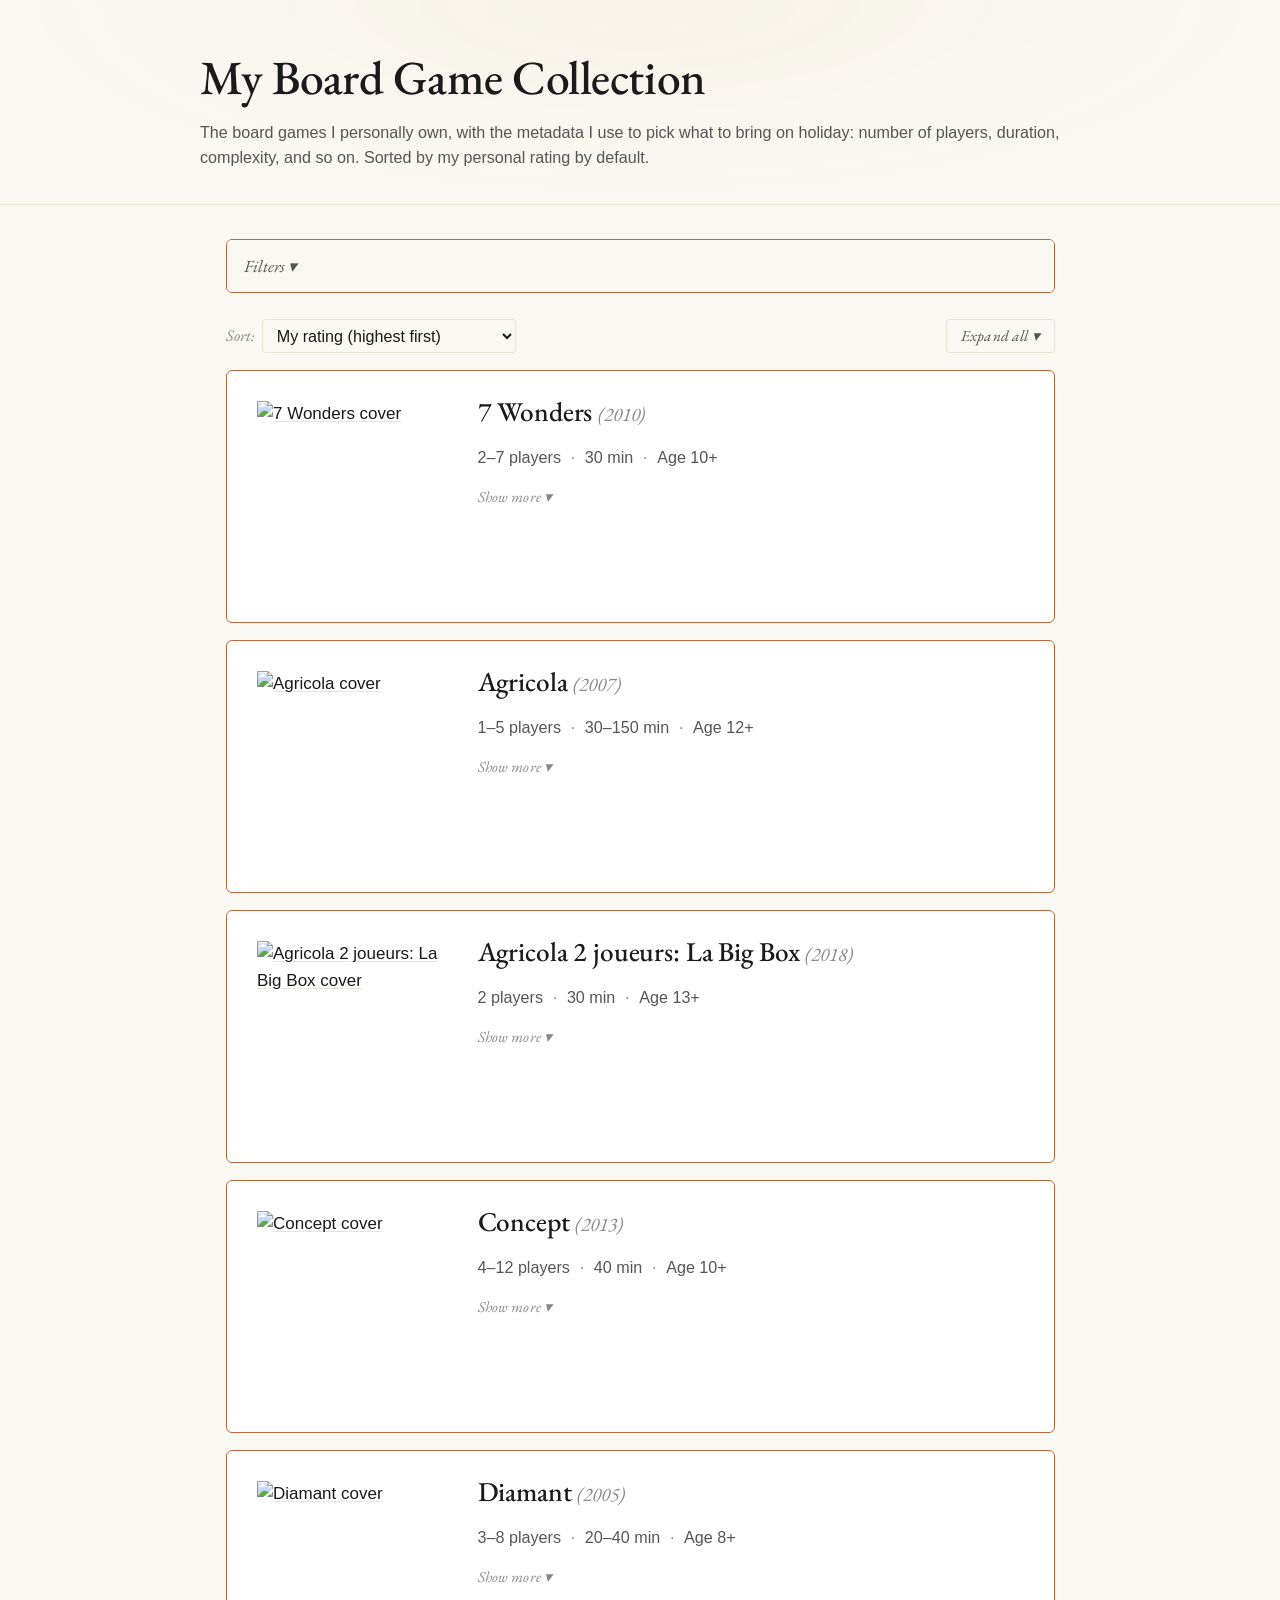
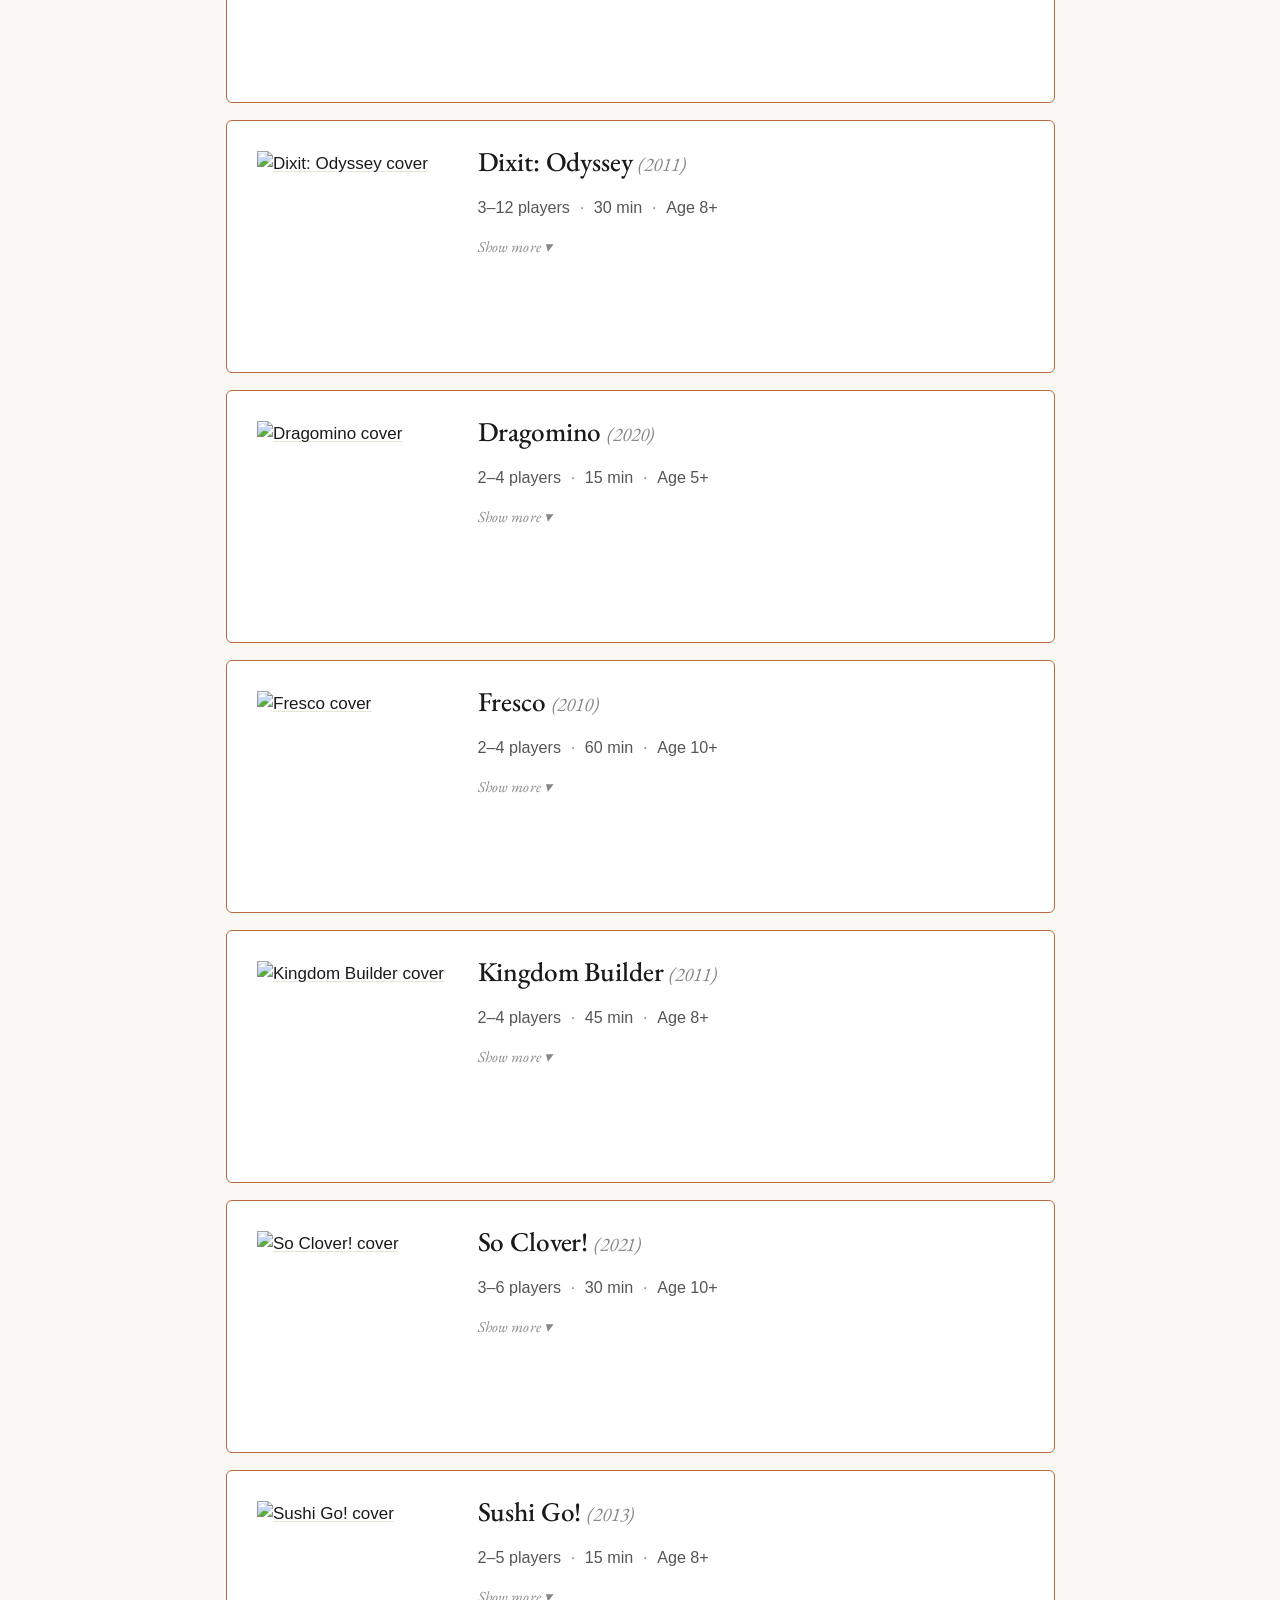
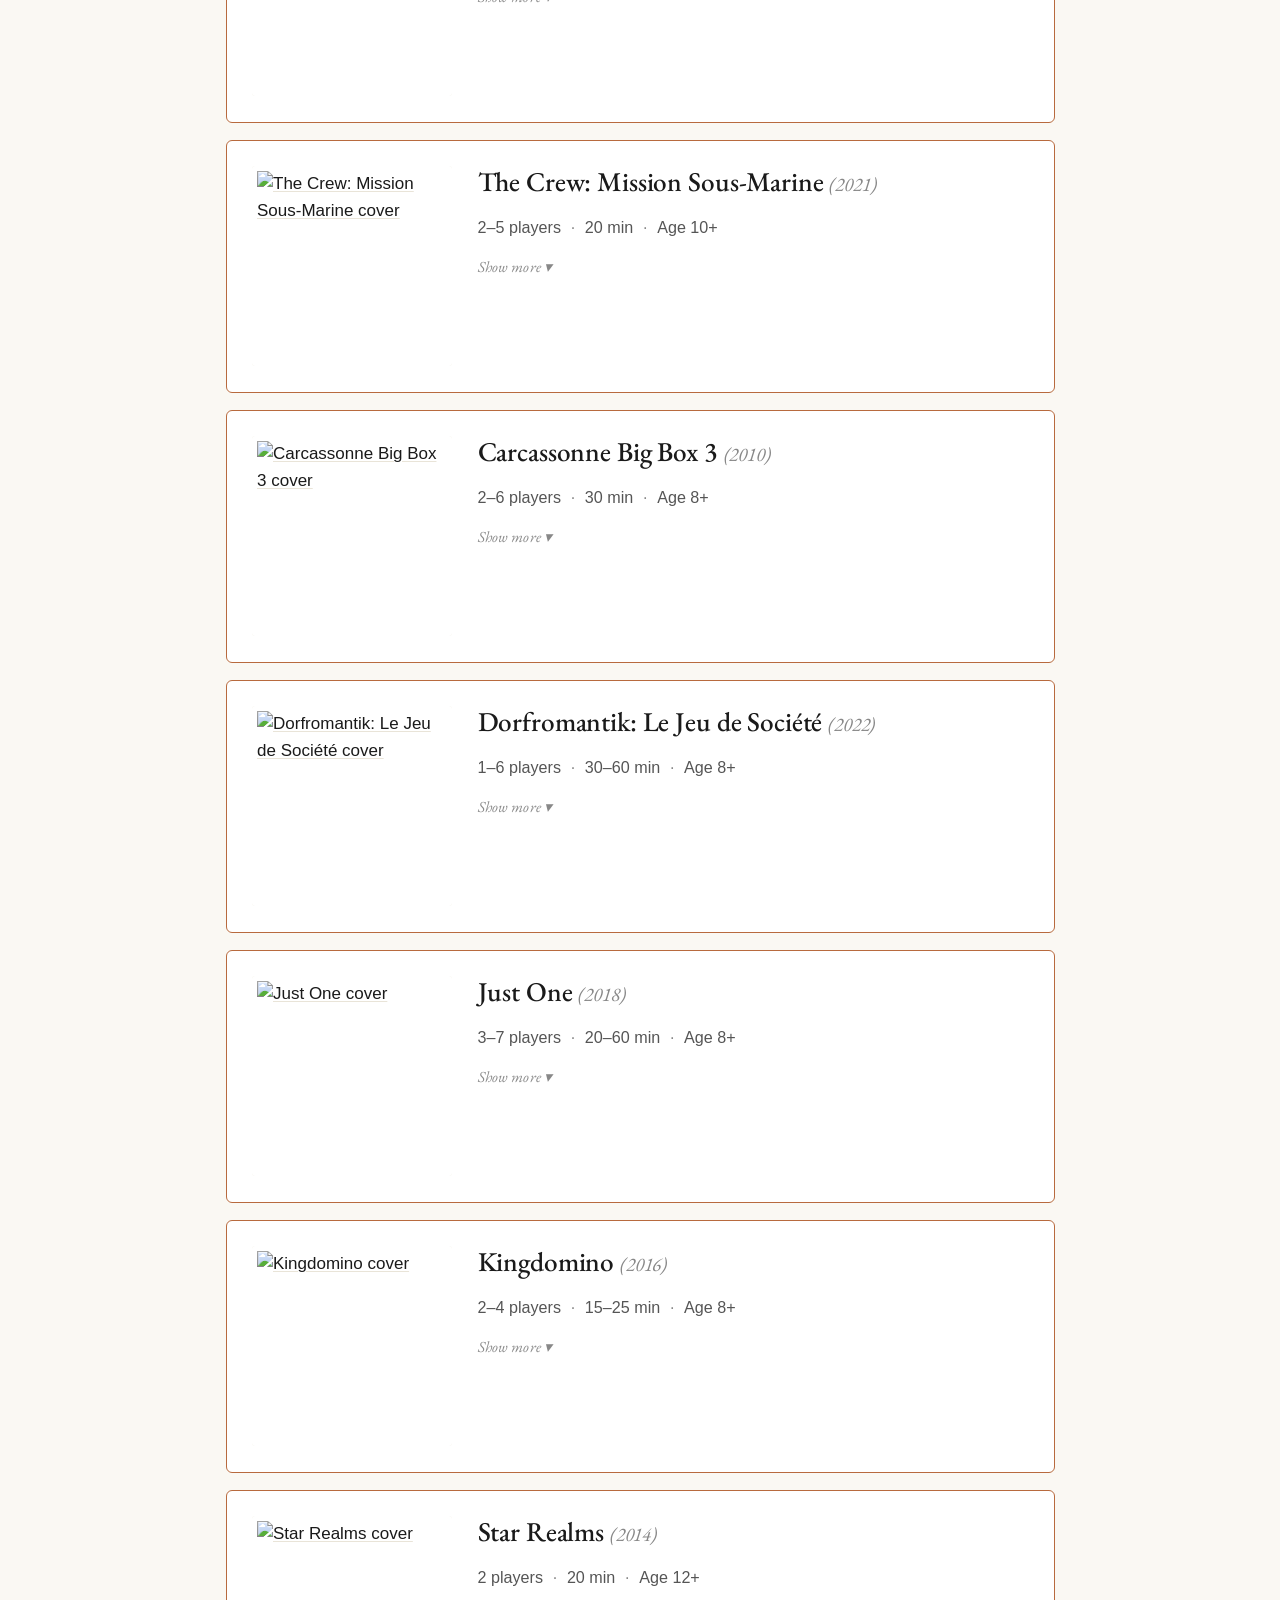
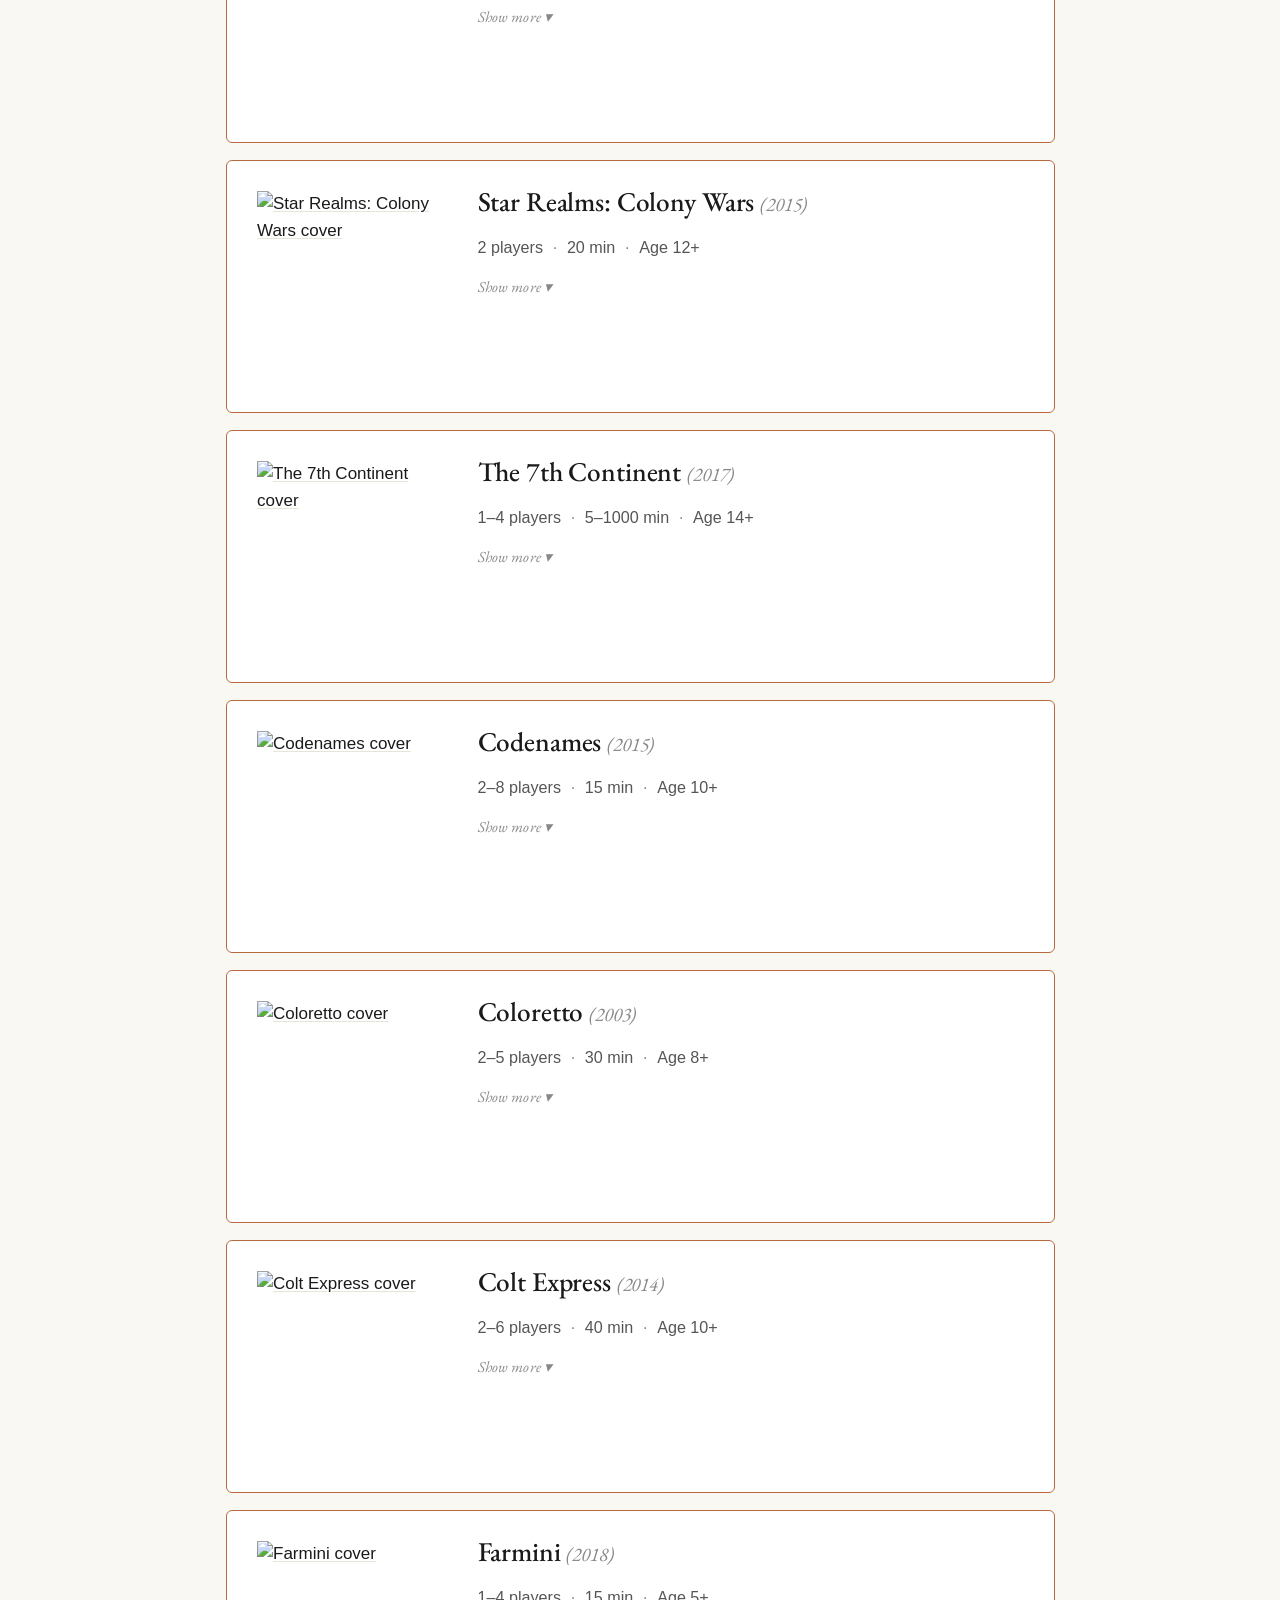
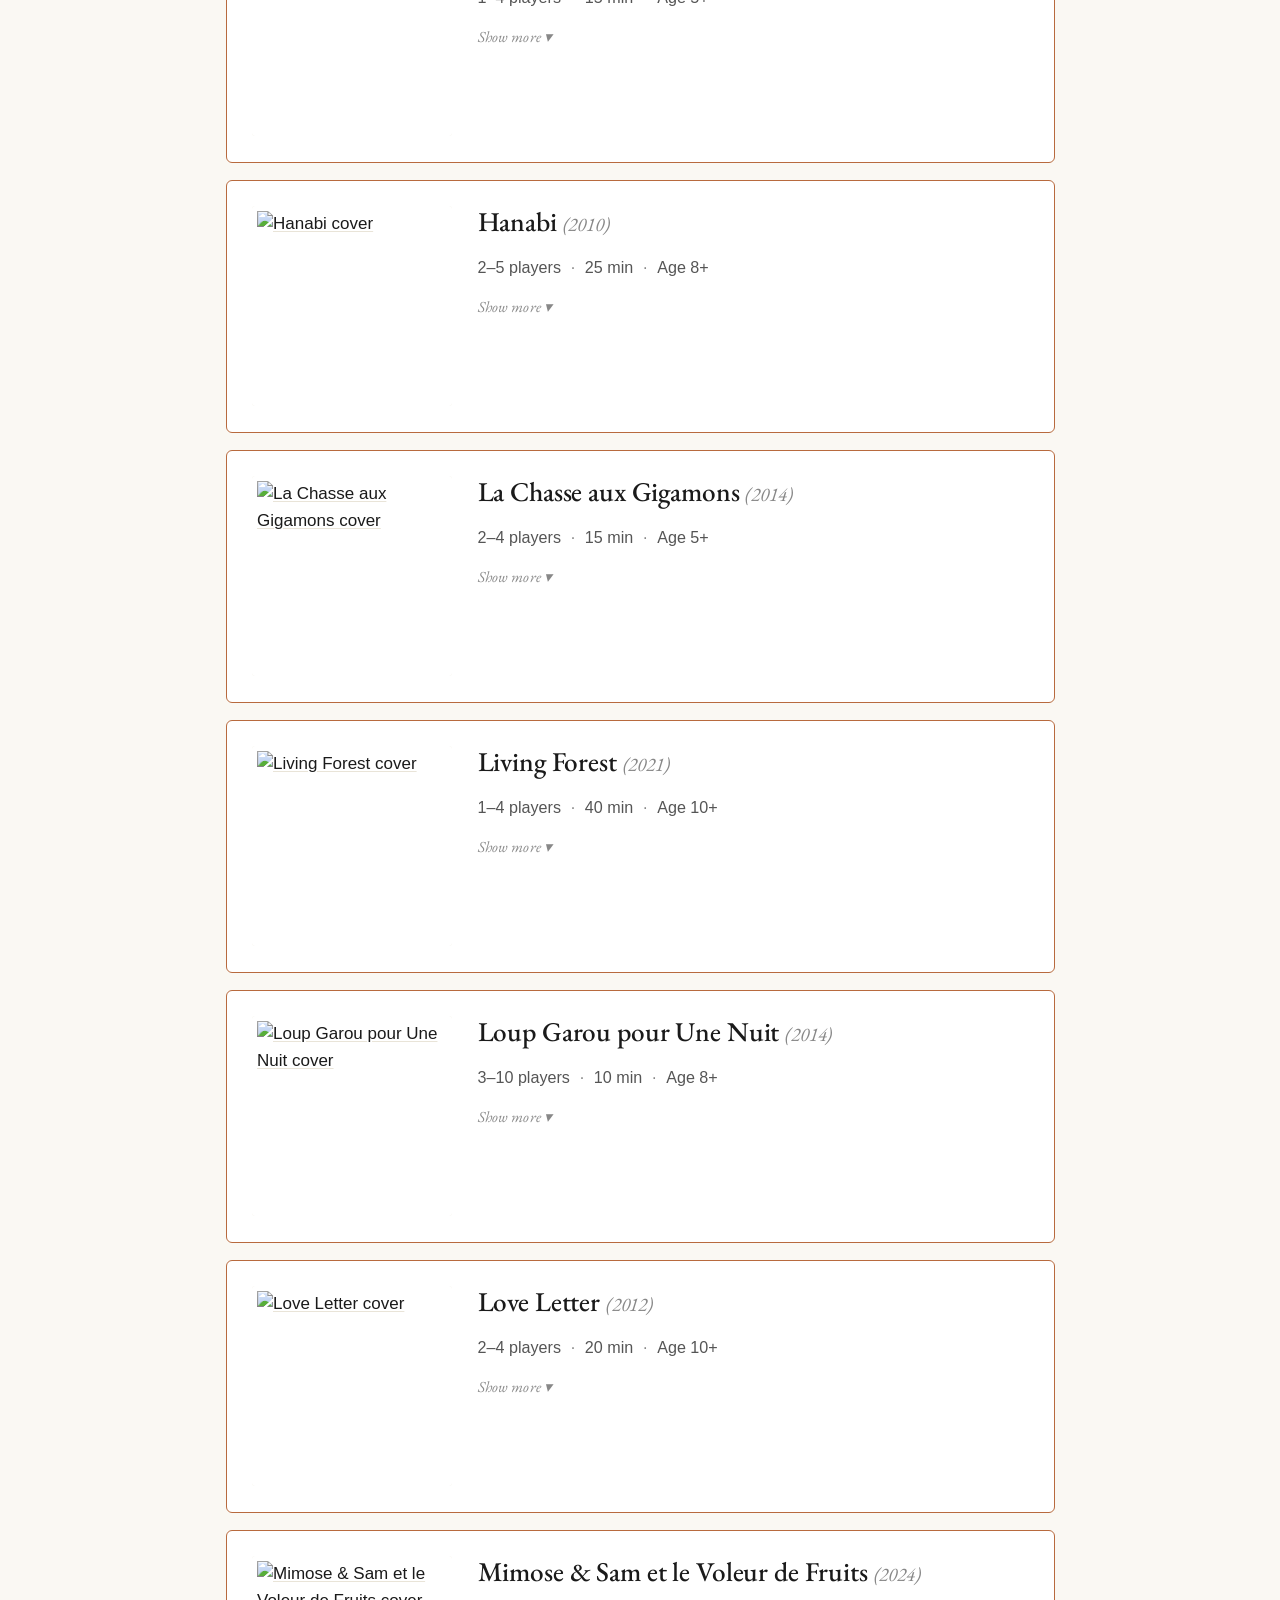
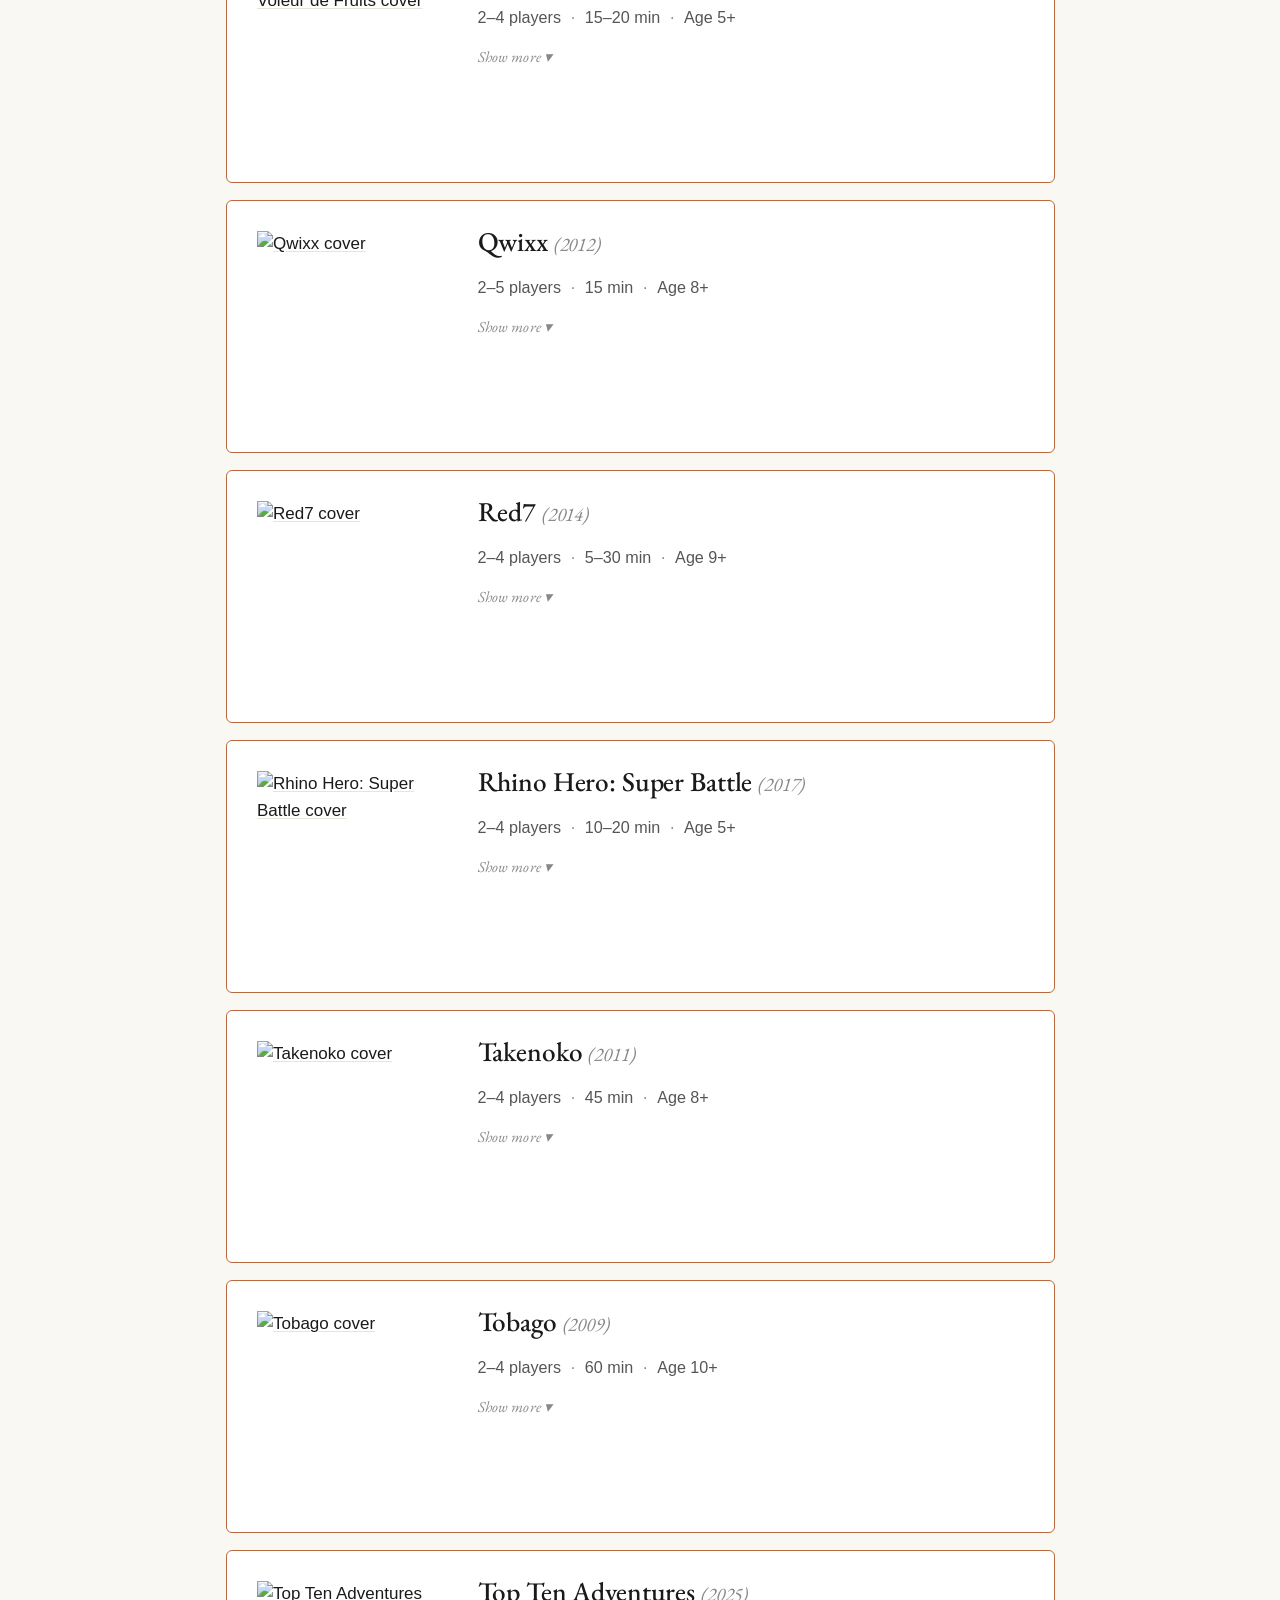
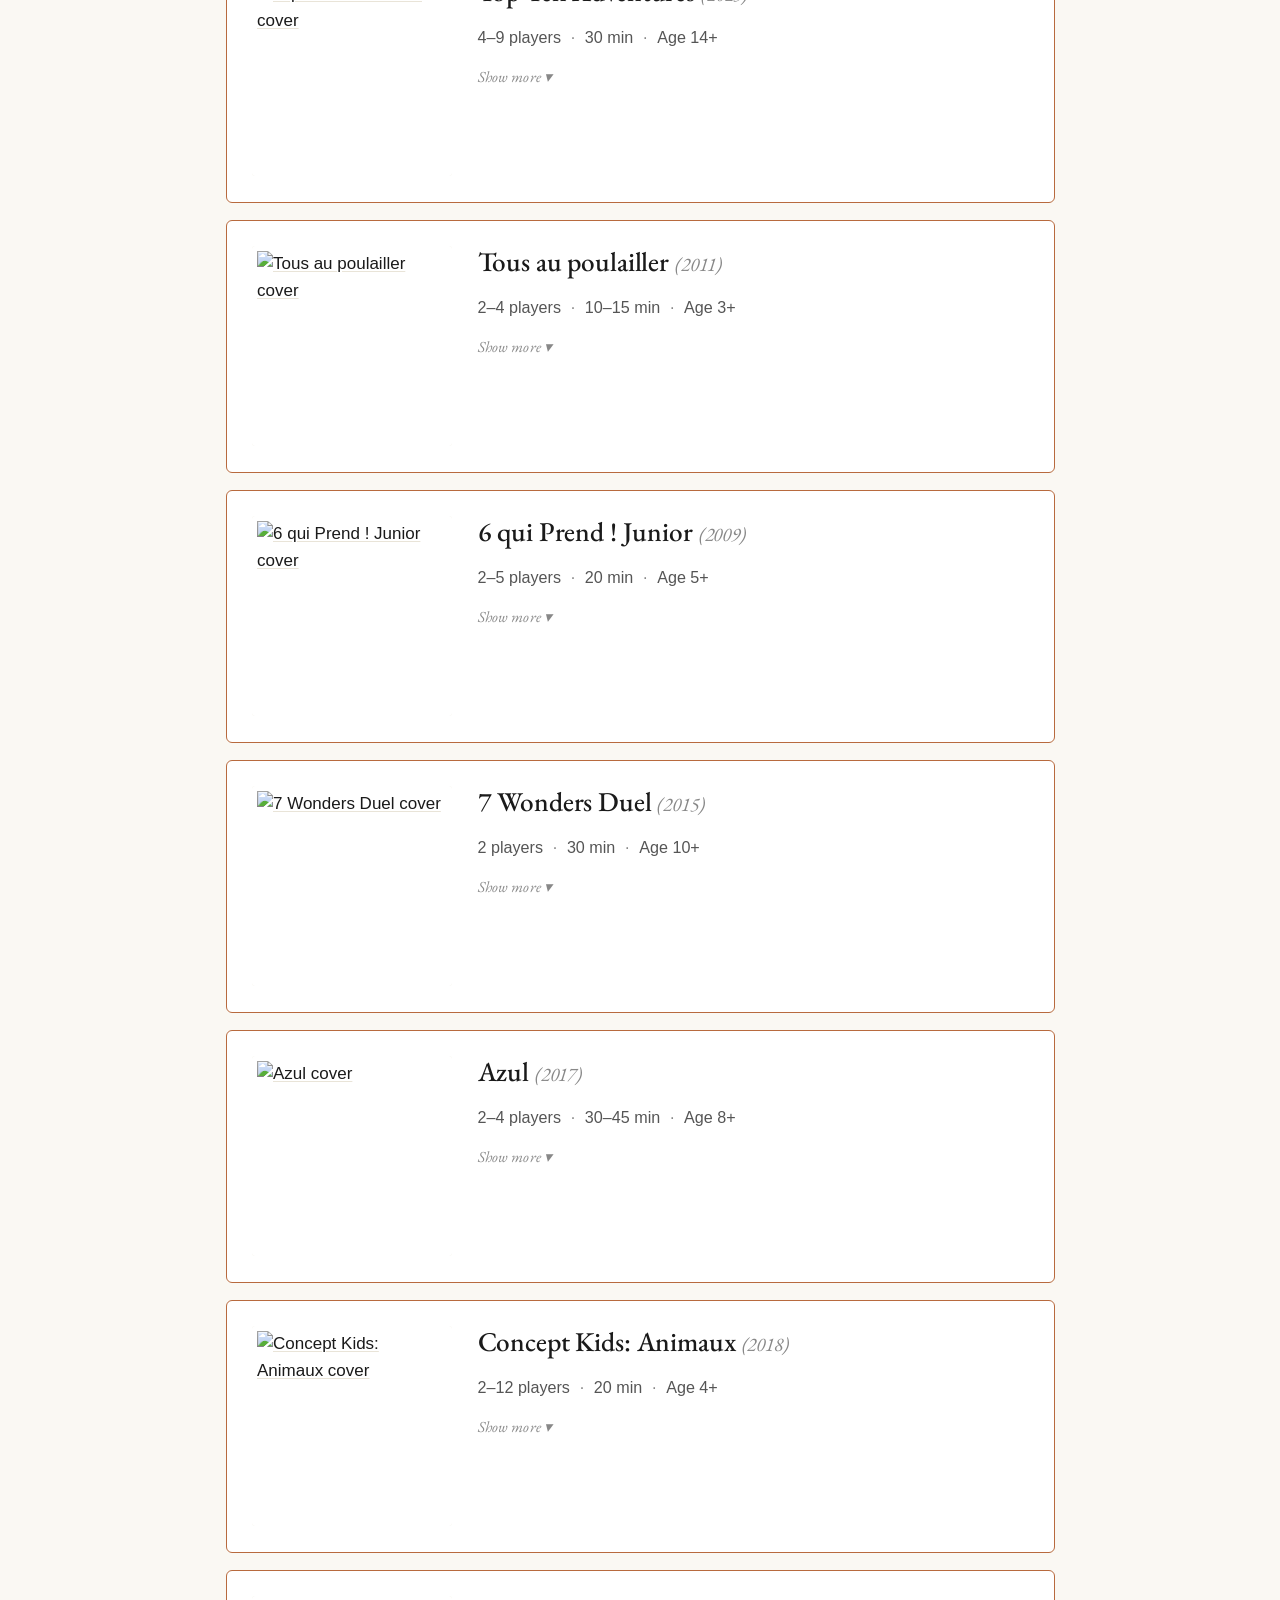
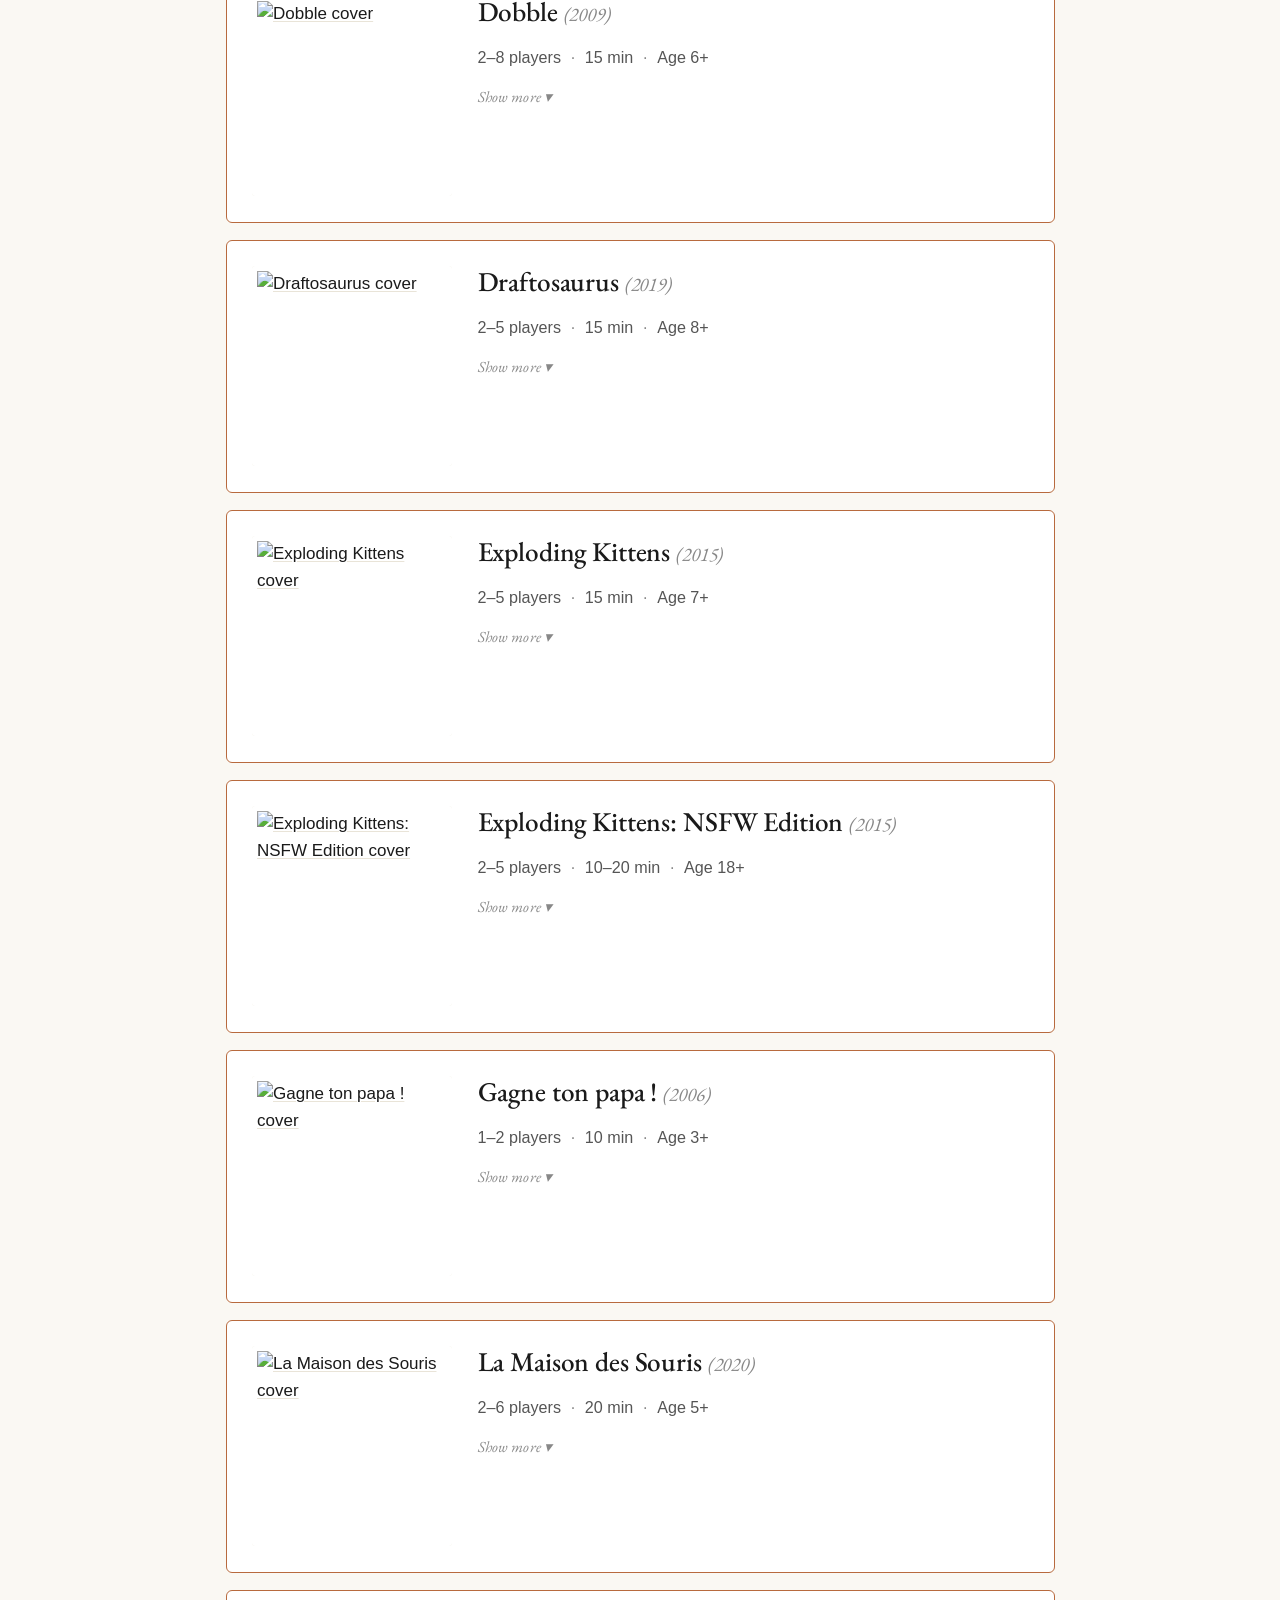
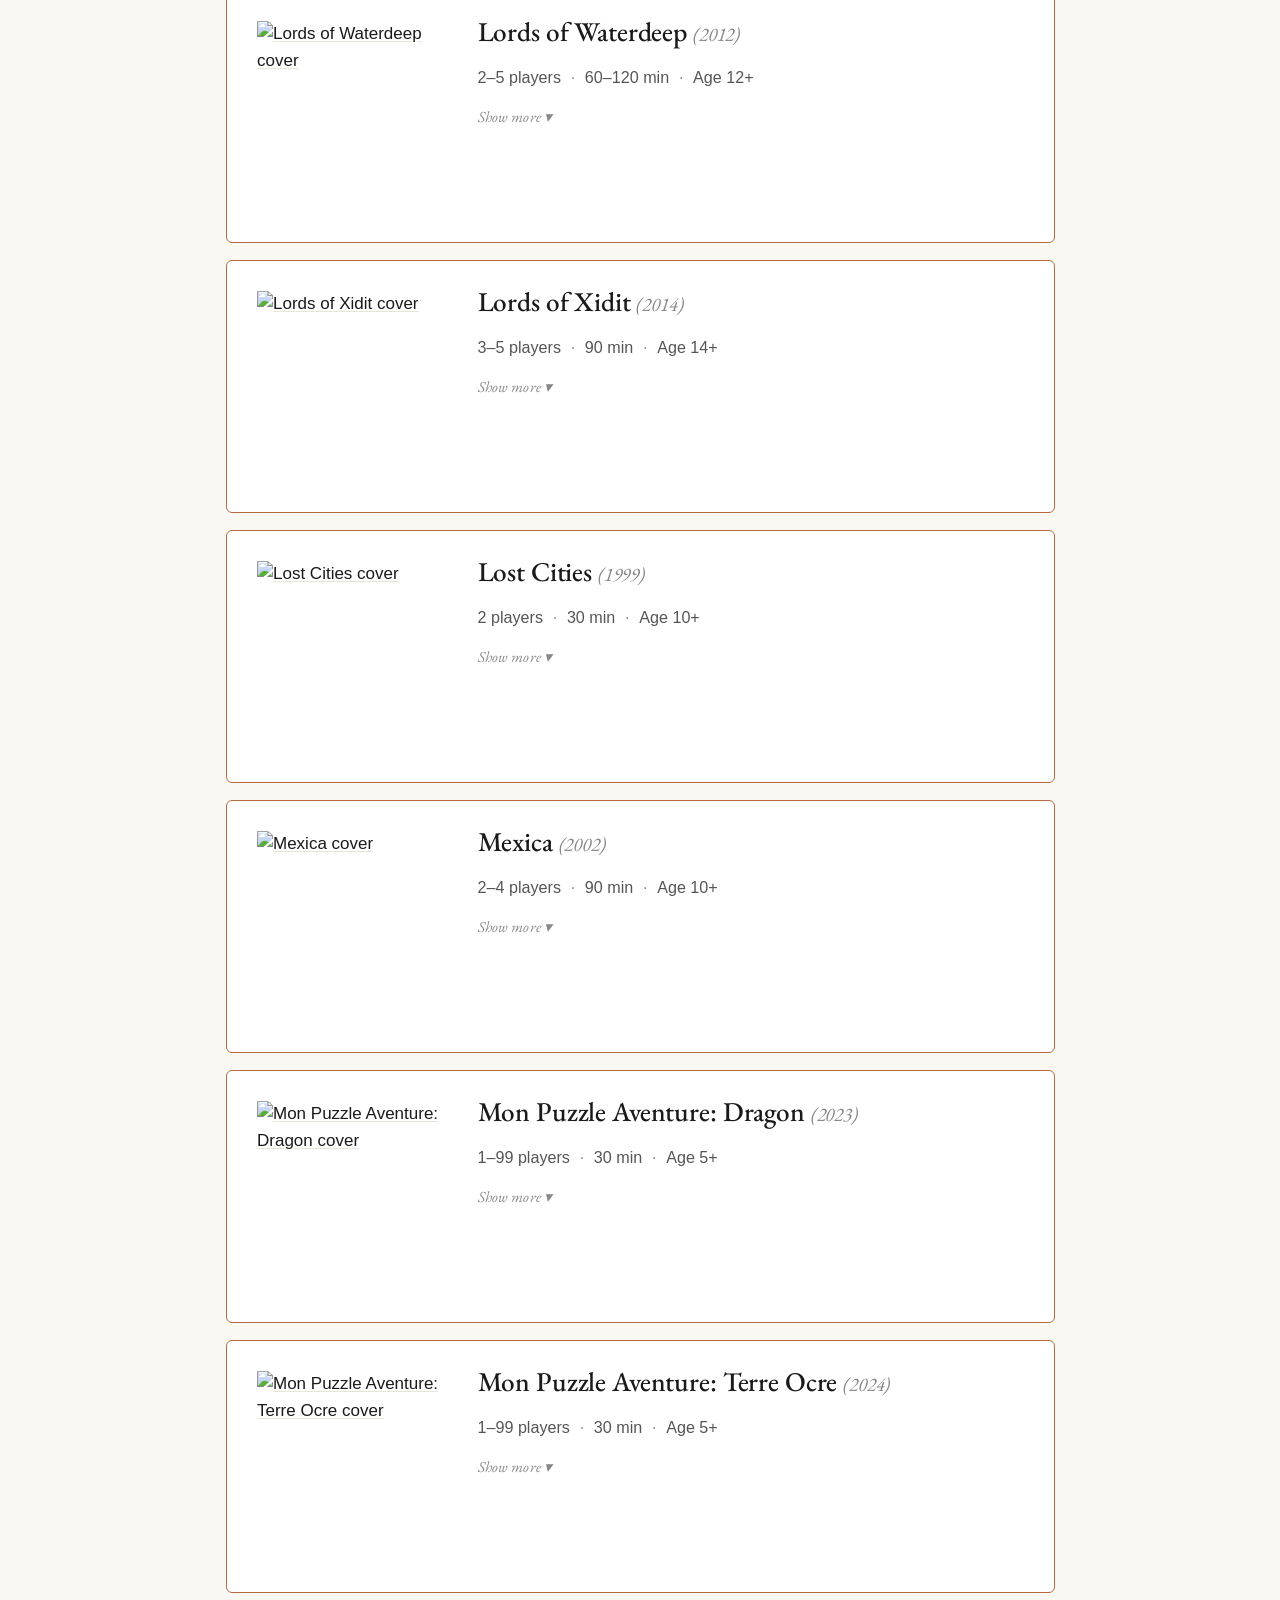
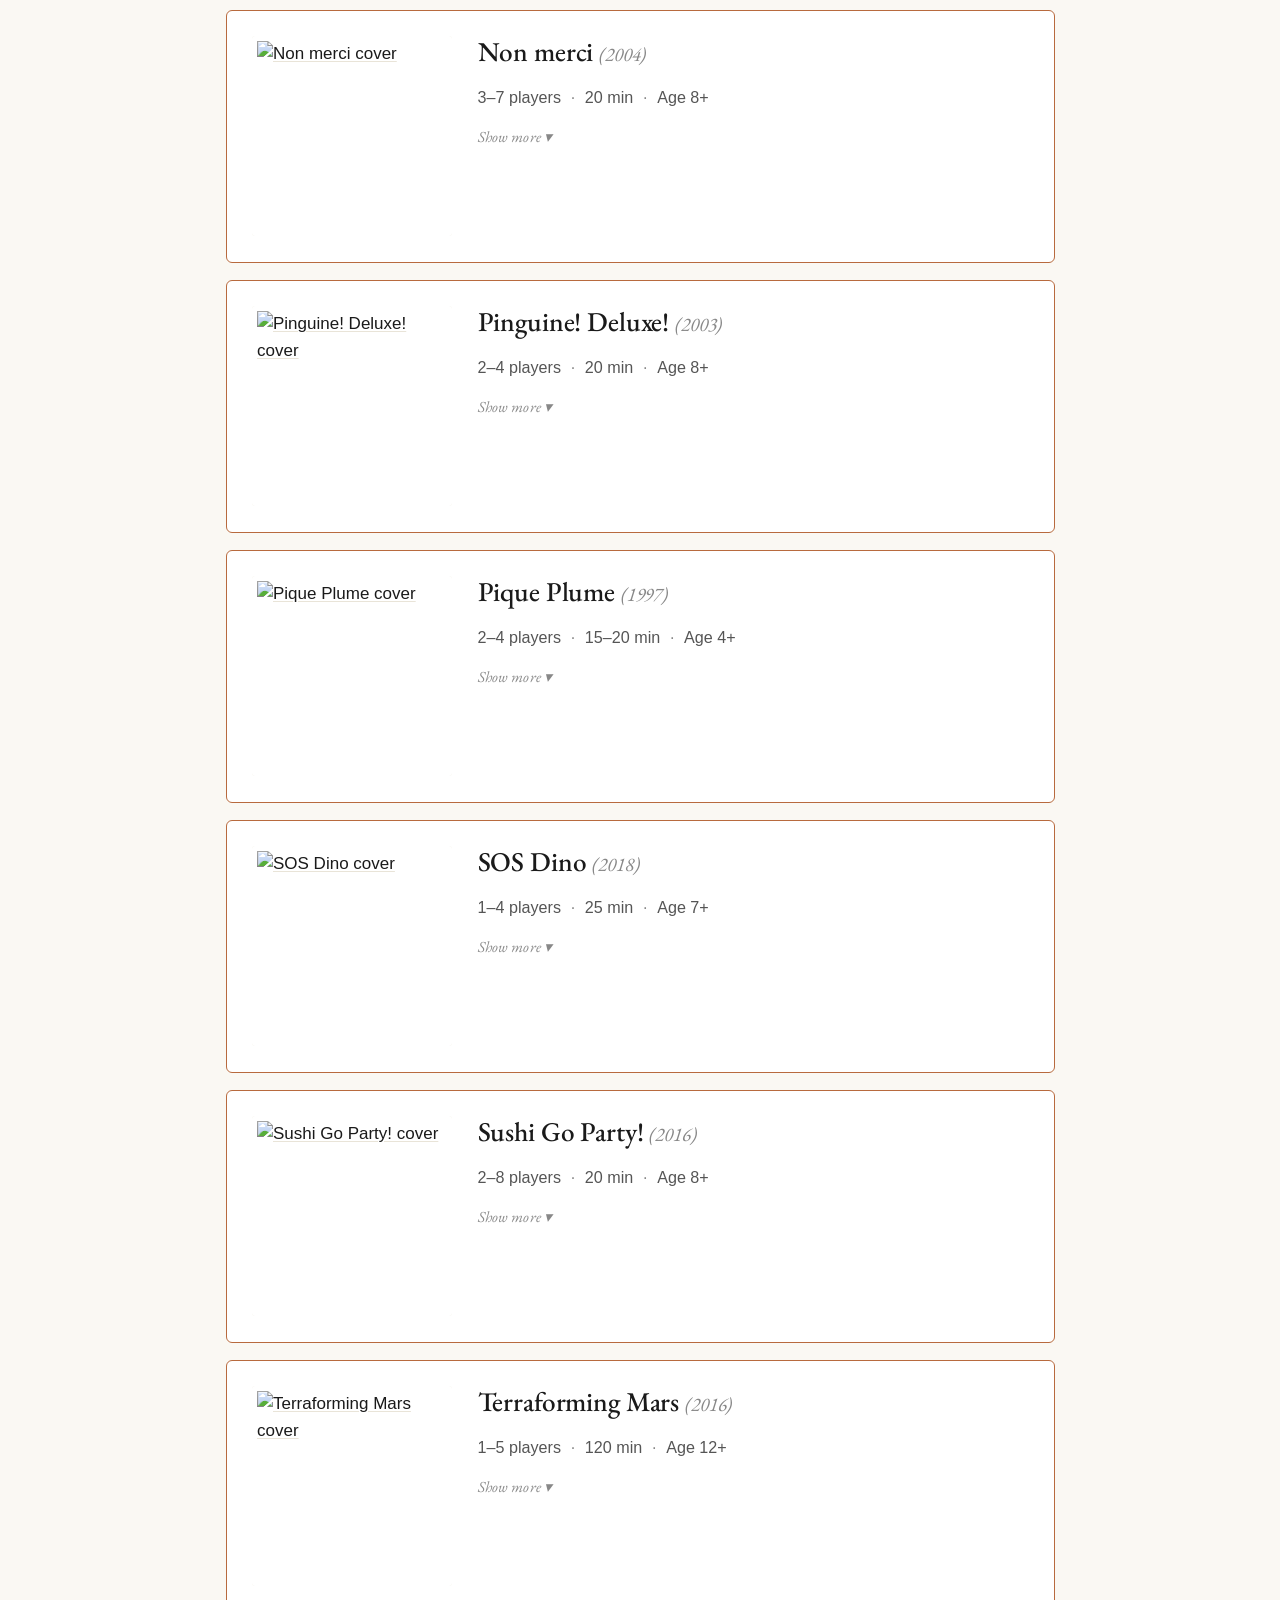
==== commit d8eaecee: "Fix display of sort" ====
--- a/docs/collection/index.html
+++ b/docs/collection/index.html
@@ -104,21 +104,23 @@
     </aside>
 
     <div class="list-controls">
-      <label for="sort-select">Sort:</label>
-      <select id="sort-select" class="filter-select">
-        <option value="my_rating-desc" selected>My rating (highest first)</option>
-        <option value="my_rating-asc">My rating (lowest first)</option>
-        <option value="title-asc">Title (A→Z)</option>
-        <option value="title-desc">Title (Z→A)</option>
-        <option value="year-desc">Year (newest first)</option>
-        <option value="year-asc">Year (oldest first)</option>
-        <option value="weight-asc">Complexity (lightest)</option>
-        <option value="weight-desc">Complexity (heaviest)</option>
-        <option value="age_official-asc">Age — official (youngest)</option>
-        <option value="age_official-desc">Age — official (oldest)</option>
-        <option value="age_community-asc">Age — community (youngest)</option>
-        <option value="age_community-desc">Age — community (oldest)</option>
-      </select>
+      <label class="sort-label">
+        Sort:
+        <select id="sort-select" class="filter-select">
+          <option value="my_rating-desc" selected>My rating (highest first)</option>
+          <option value="my_rating-asc">My rating (lowest first)</option>
+          <option value="title-asc">Title (A→Z)</option>
+          <option value="title-desc">Title (Z→A)</option>
+          <option value="year-desc">Year (newest first)</option>
+          <option value="year-asc">Year (oldest first)</option>
+          <option value="weight-asc">Complexity (lightest)</option>
+          <option value="weight-desc">Complexity (heaviest)</option>
+          <option value="age_official-asc">Age — official (youngest)</option>
+          <option value="age_official-desc">Age — official (oldest)</option>
+          <option value="age_community-asc">Age — community (youngest)</option>
+          <option value="age_community-desc">Age — community (oldest)</option>
+        </select>
+      </label>
       <button type="button" id="toggle-all" class="list-control-button">
         Expand all ▾
       </button>
@@ -141,4 +143,4 @@
 
   <script src="script.js" defer></script>
 </body>
-</html>
+</html>
--- a/docs/collection/style.css
+++ b/docs/collection/style.css
@@ -1,17 +1,30 @@
 /* Collection page — overrides the main stylesheet's palette.
    Loaded AFTER ../style.css, so values defined here win.
-   The only difference for now is the accent color: terracotta instead of
-   the main page's green. This signals "you're on the personal collection
-   page, not the public ranking" without redoing the whole visual identity.
+
+   Identity strategy: same cream background as the main site (keeps title
+   and intro perfectly readable), but cards and panels get a slightly
+   thicker terracotta border. This sets the identity on every visible
+   container, so the page reads "personal collection" at every scroll
+   position. Terracotta also lights up the buttons on hover.
 */
 
 :root {
-  --accent-up: #a0522d;  /* terracotta */
+  --accent-up: #b86a3e;  /* terracotta */
 }
 
-/* "My rating" stands out a bit, in the same warm-gold tone we use for
-   match-row, since it's the personal-flavor signal of the collection. */
-.card-extras dt.rating-row,
-.card-extras dd.rating-row {
-  color: var(--accent-new);
+/* Cards: thicker terracotta border. */
+.card {
+  border: 1.5px solid var(--accent-up);
 }
+
+/* Filters panel: same treatment for visual consistency. */
+.filters-panel {
+  border: 1.5px solid var(--accent-up);
+}
+
+/* Hover on Show more / Expand all buttons in terracotta. */
+.card-toggle:hover,
+.list-control-button:hover {
+  color: var(--accent-up);
+  border-color: var(--accent-up);
+}
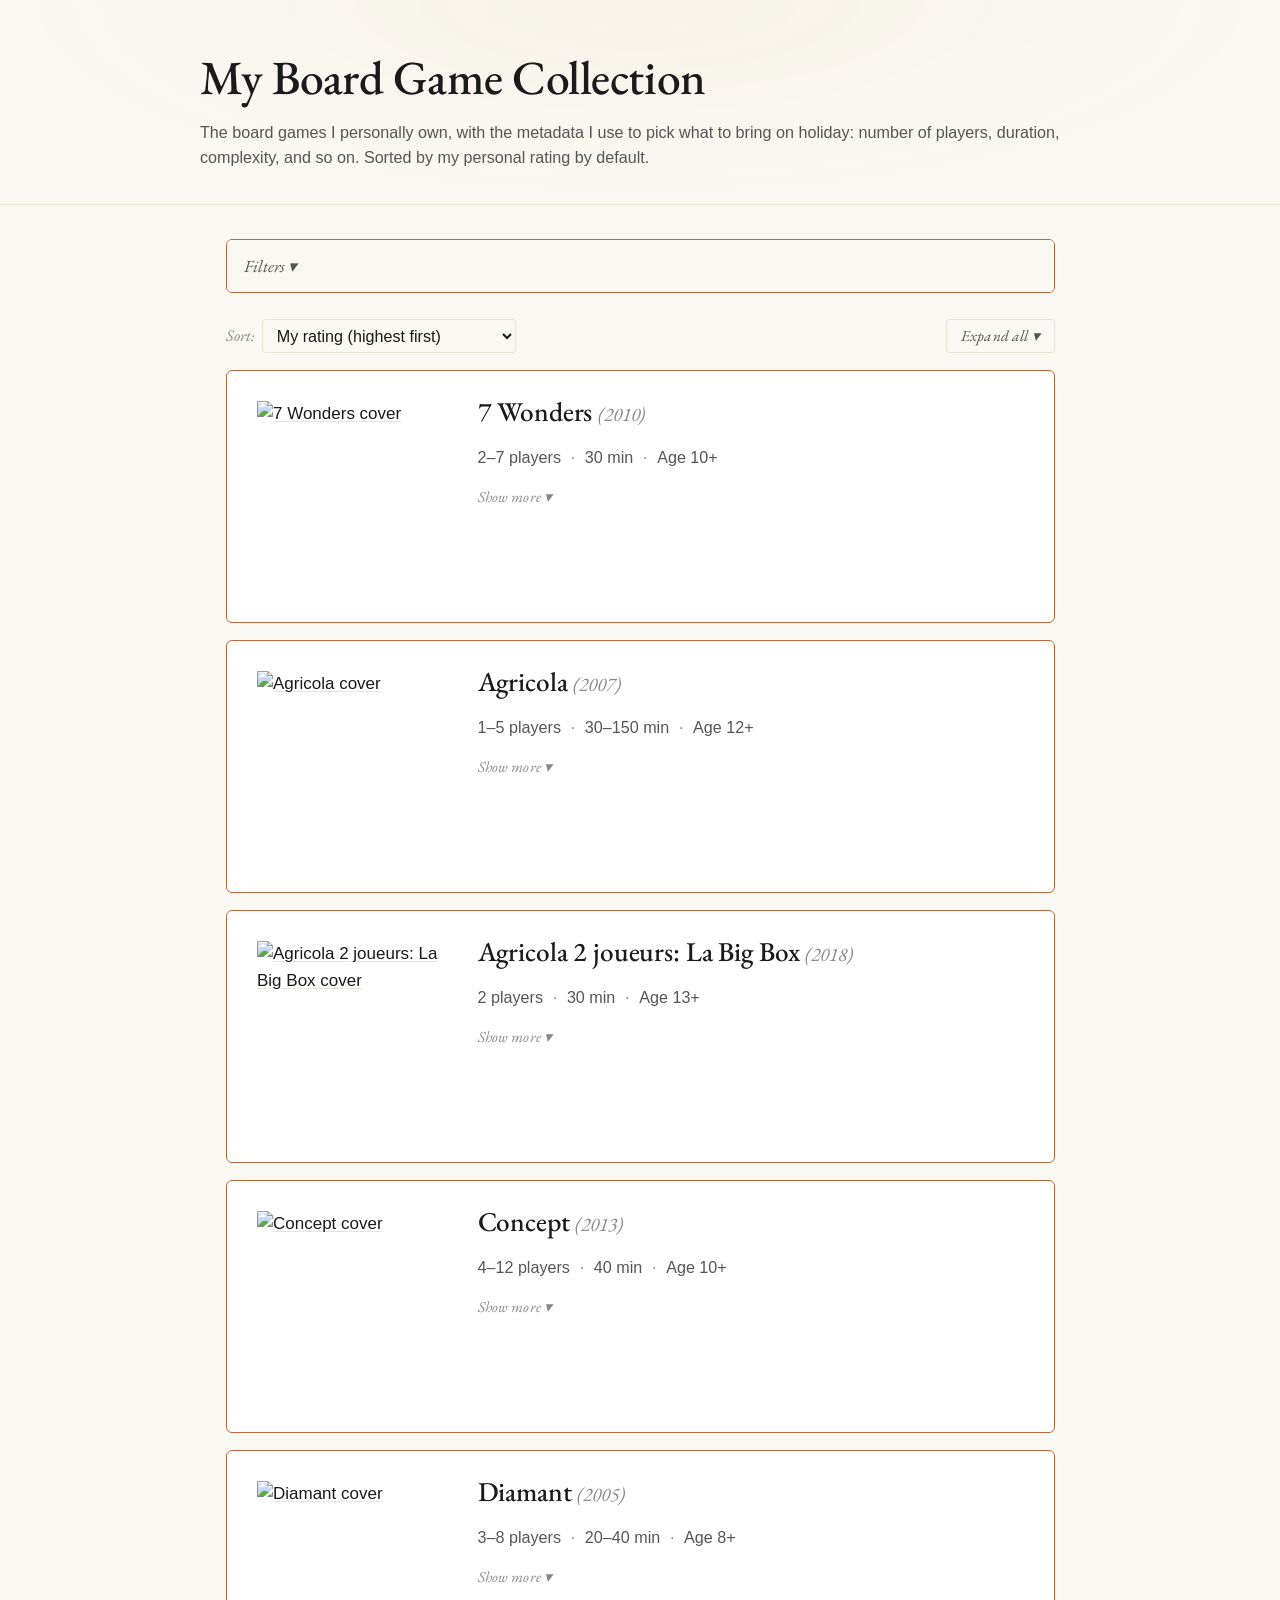
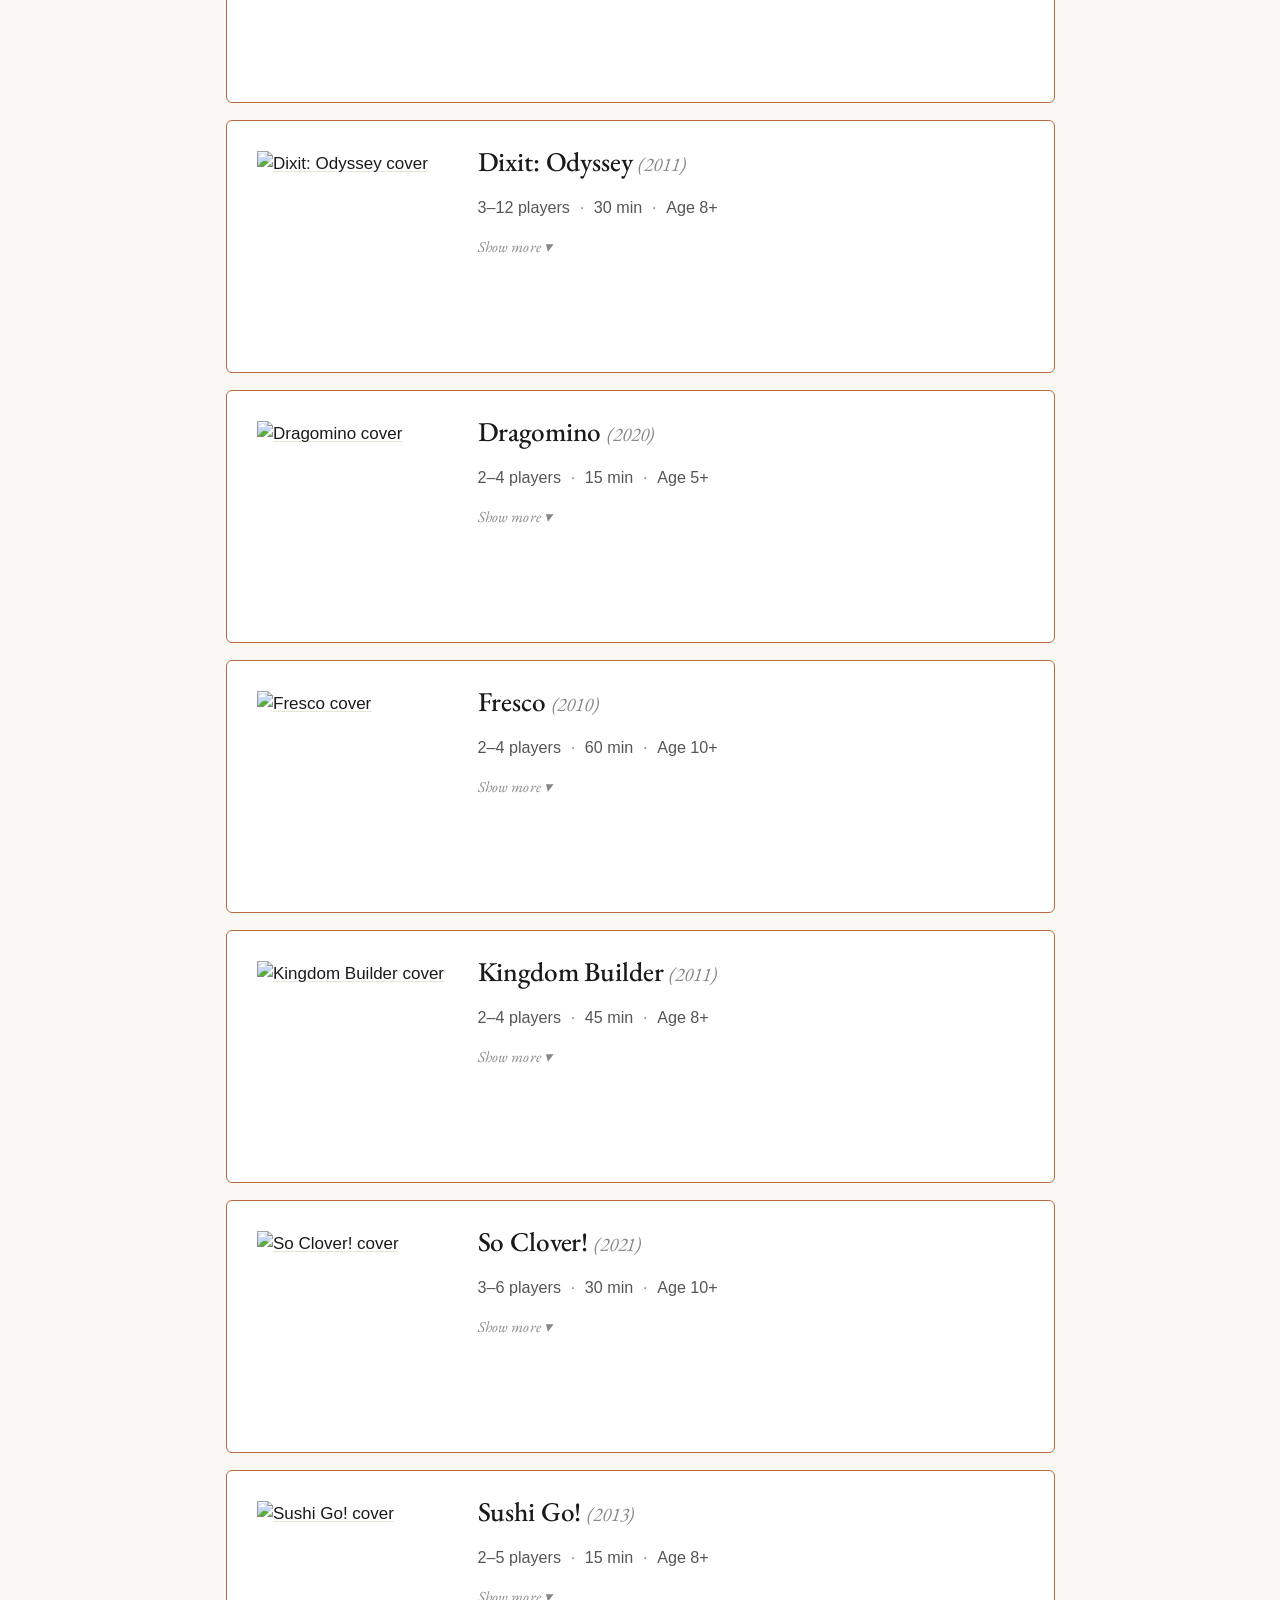
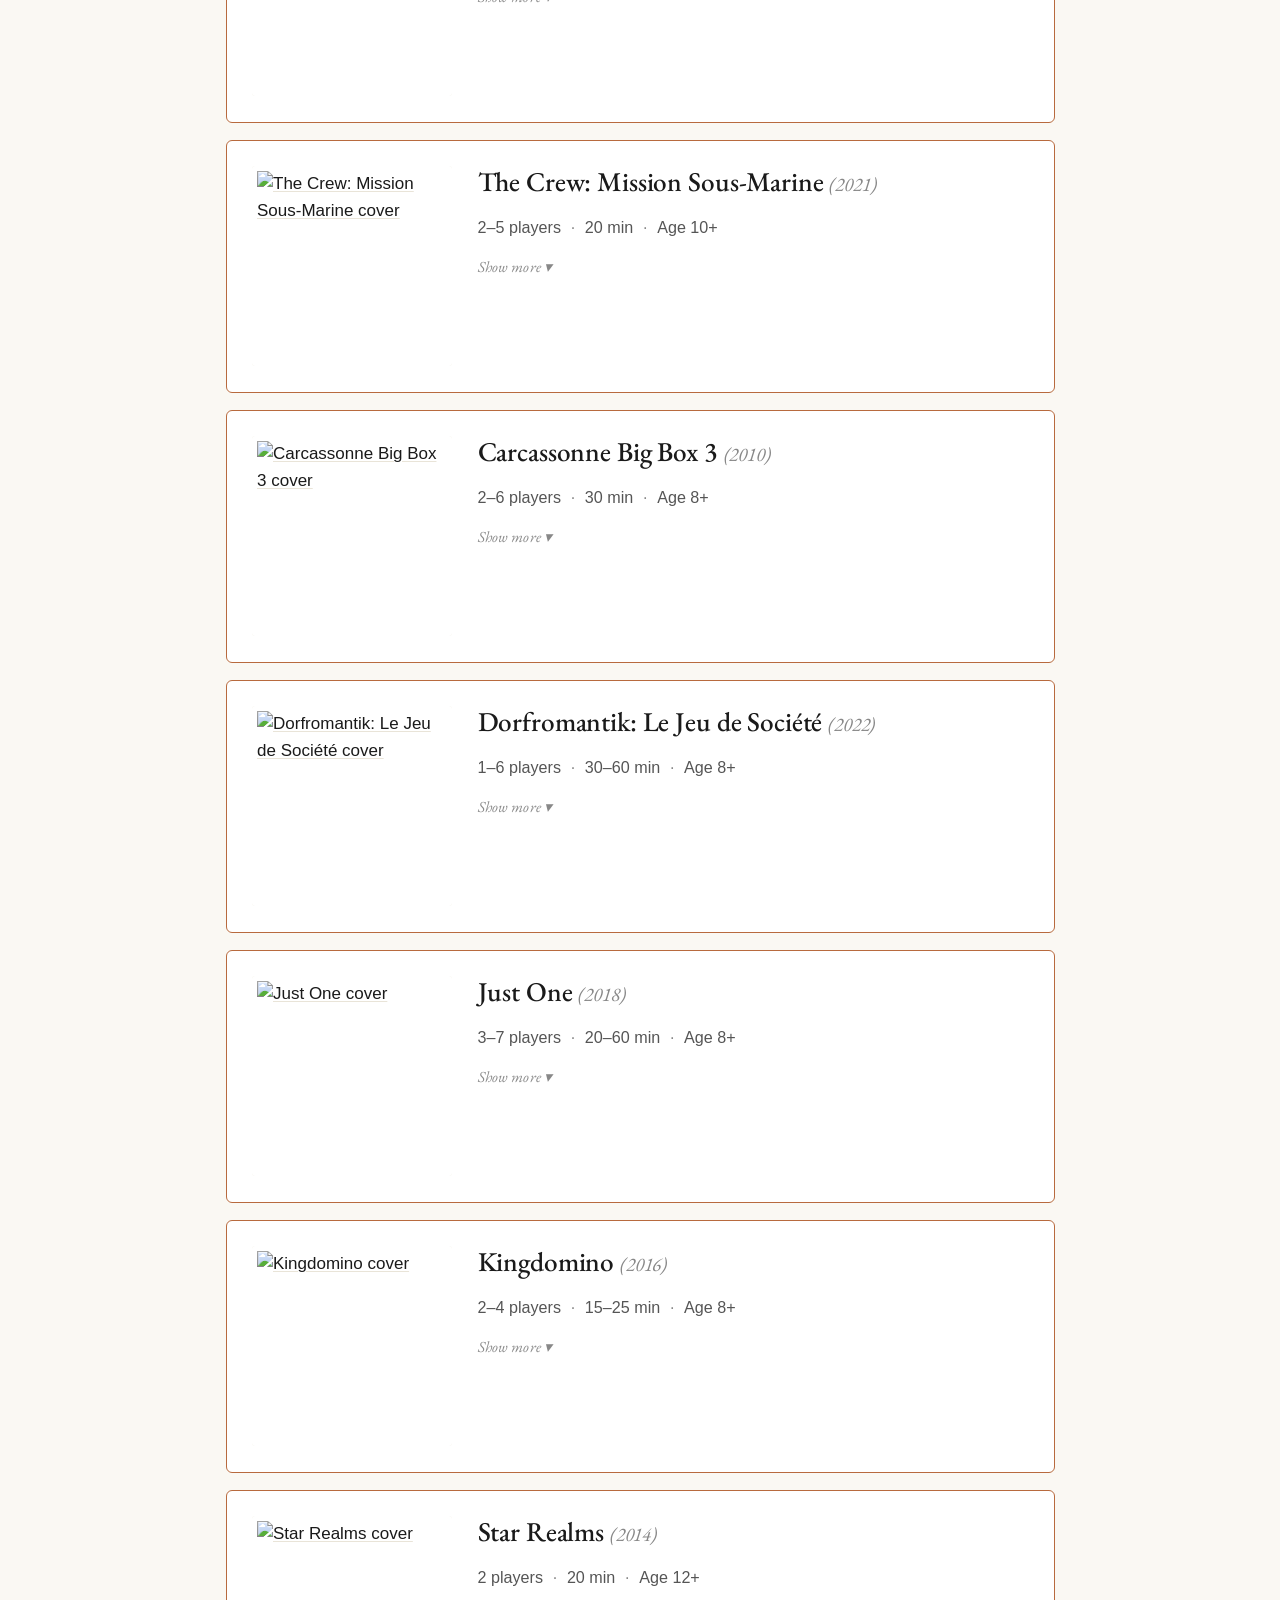
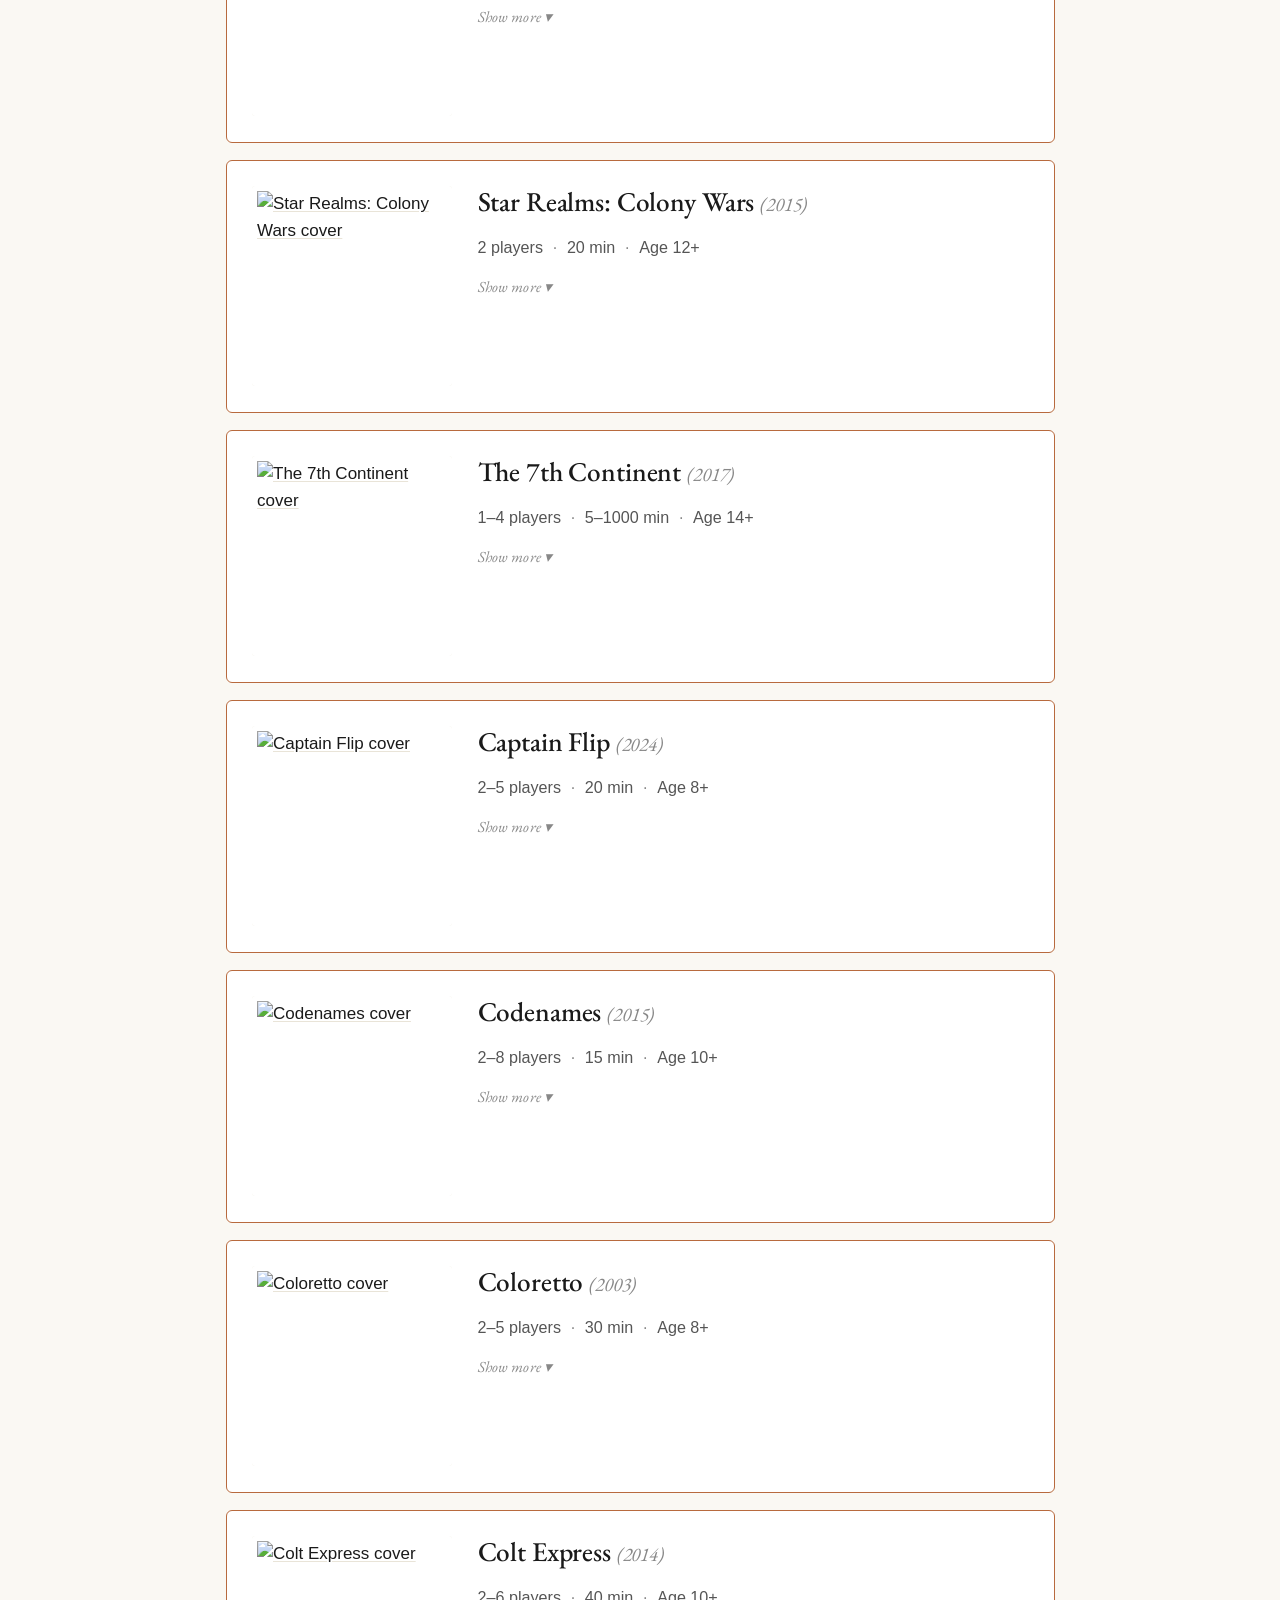
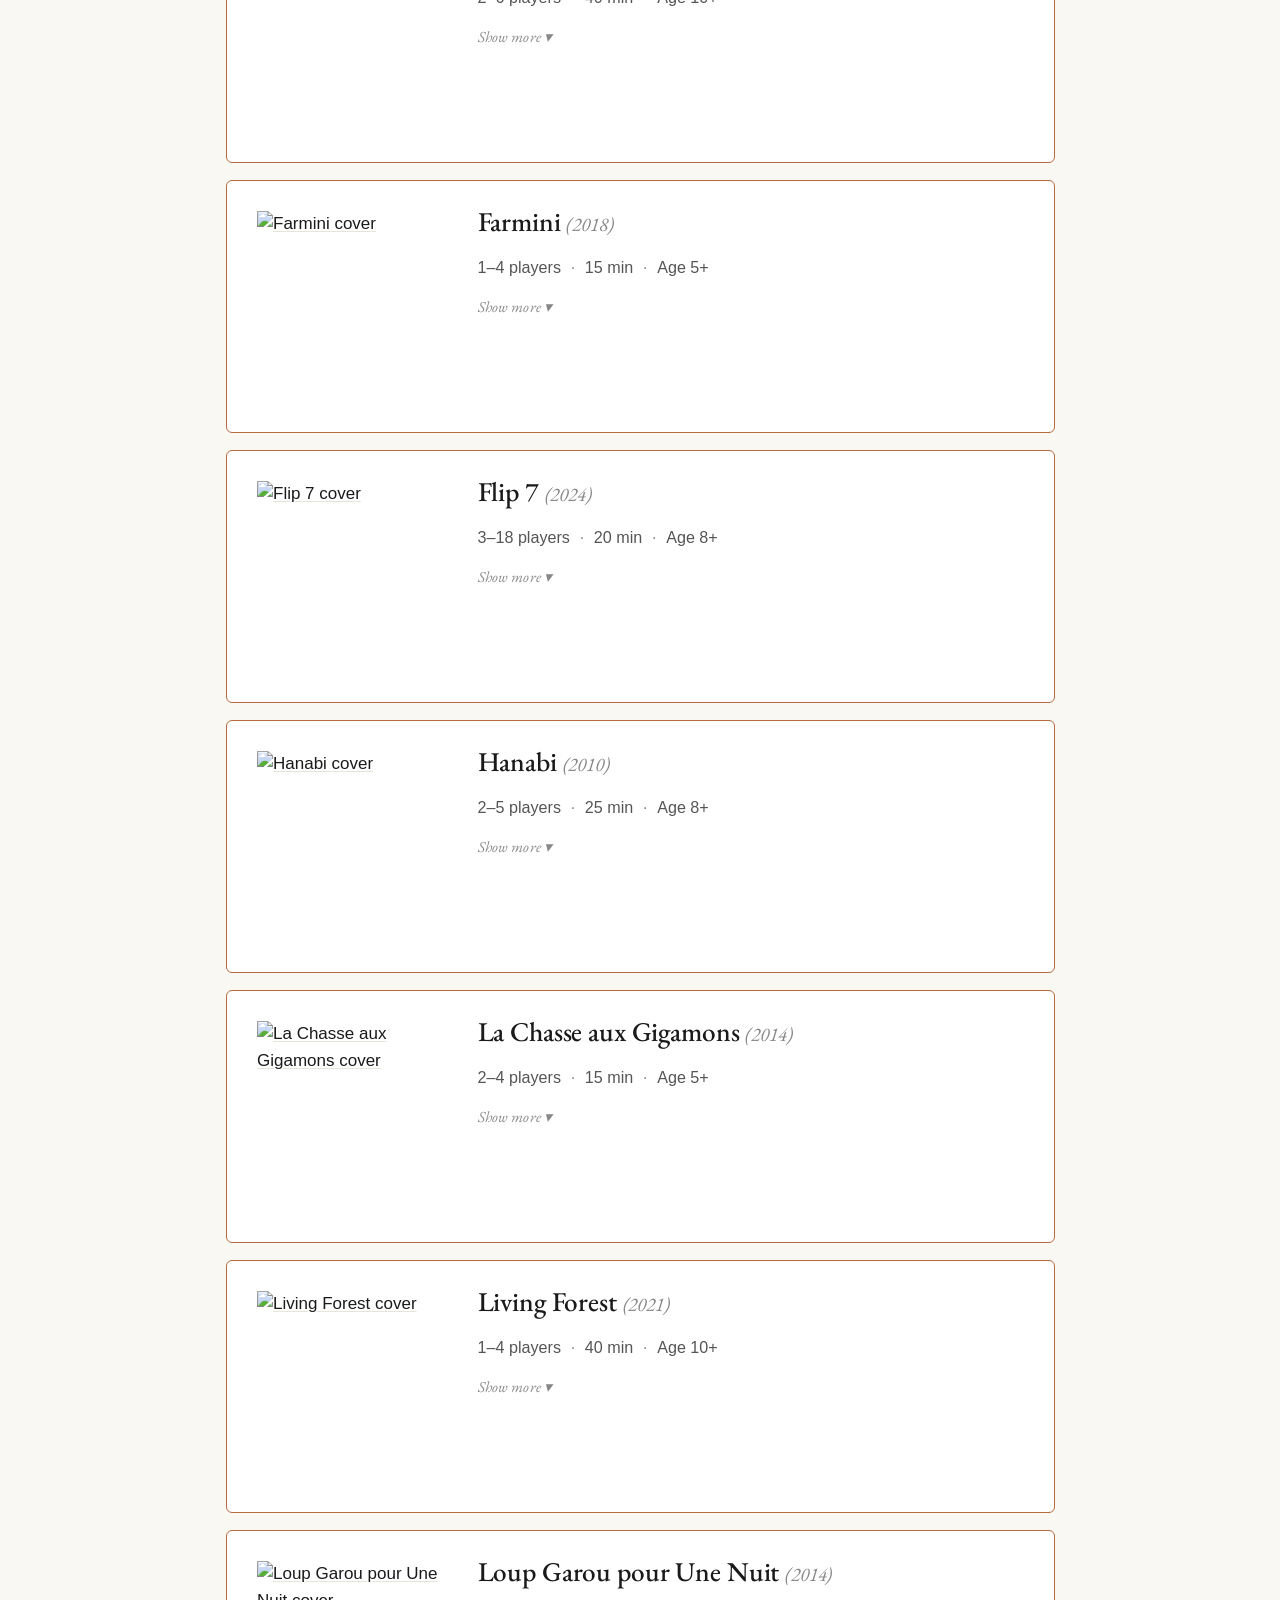
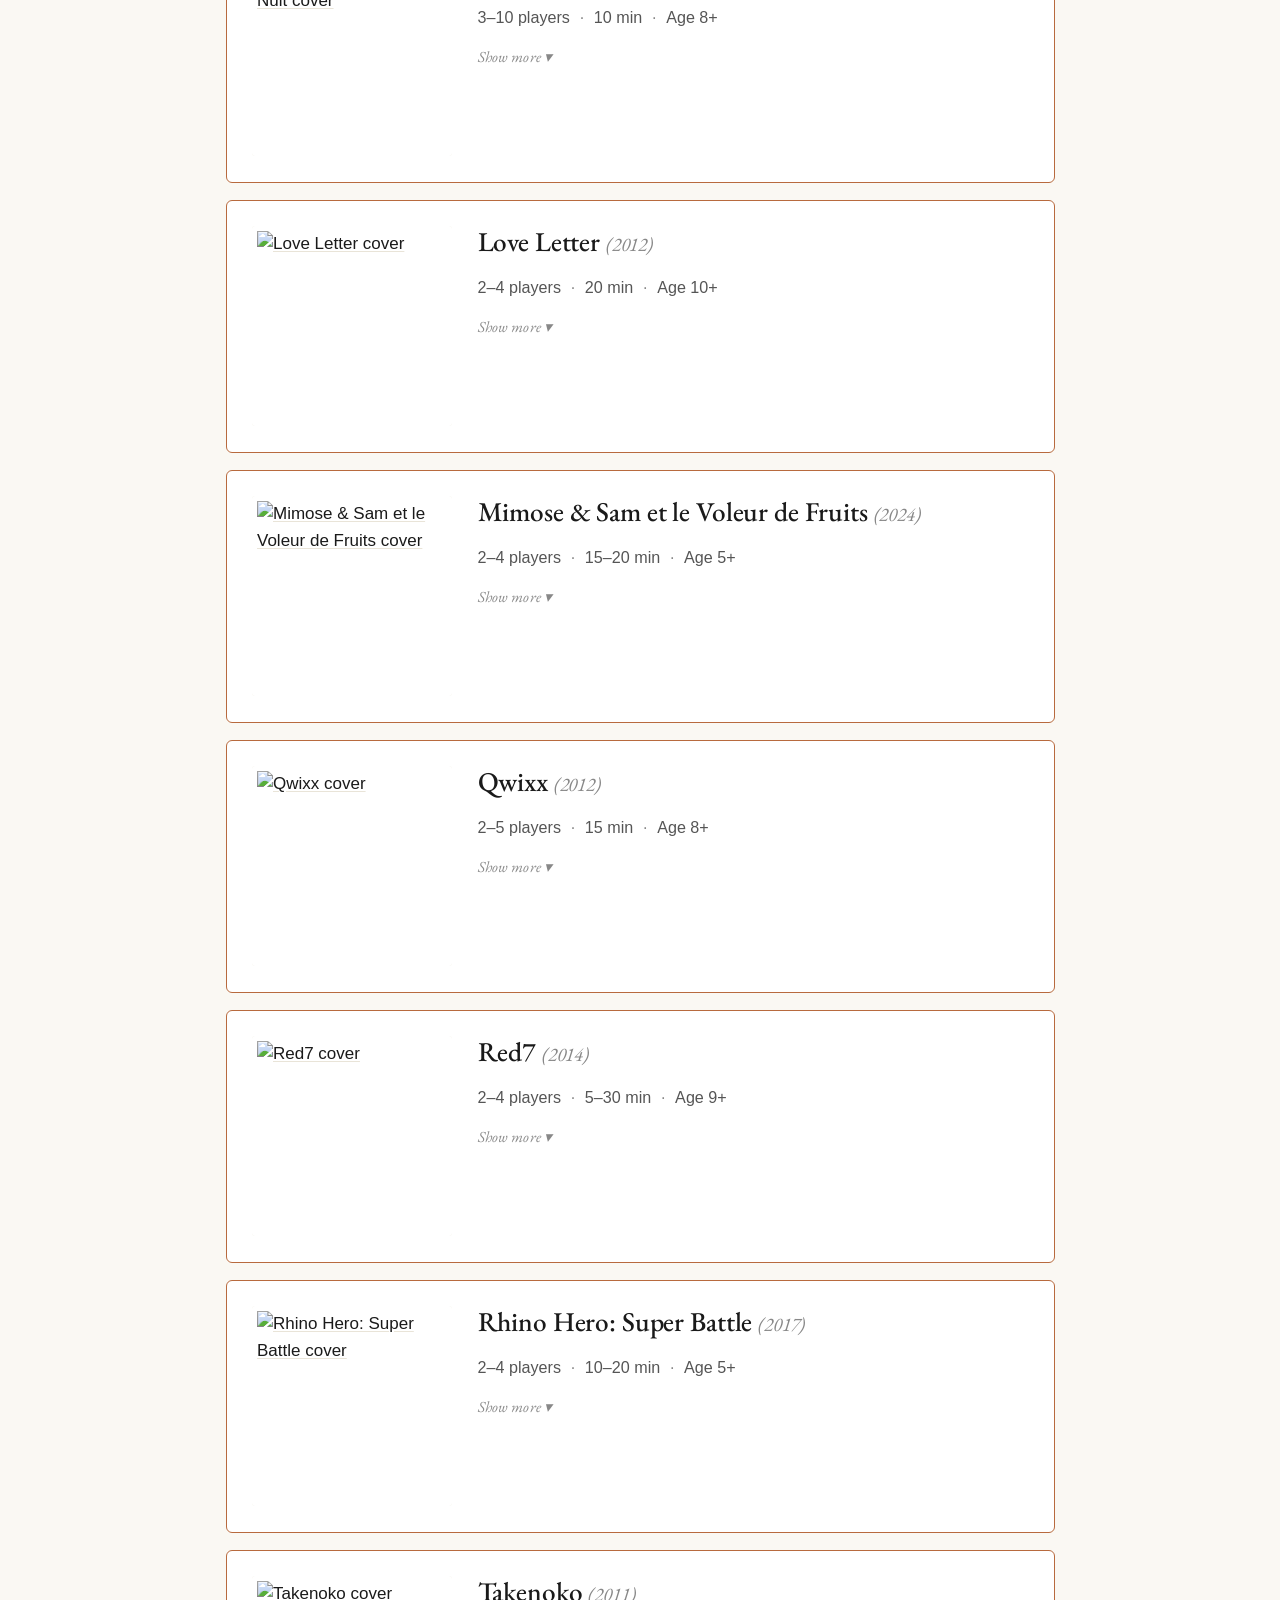
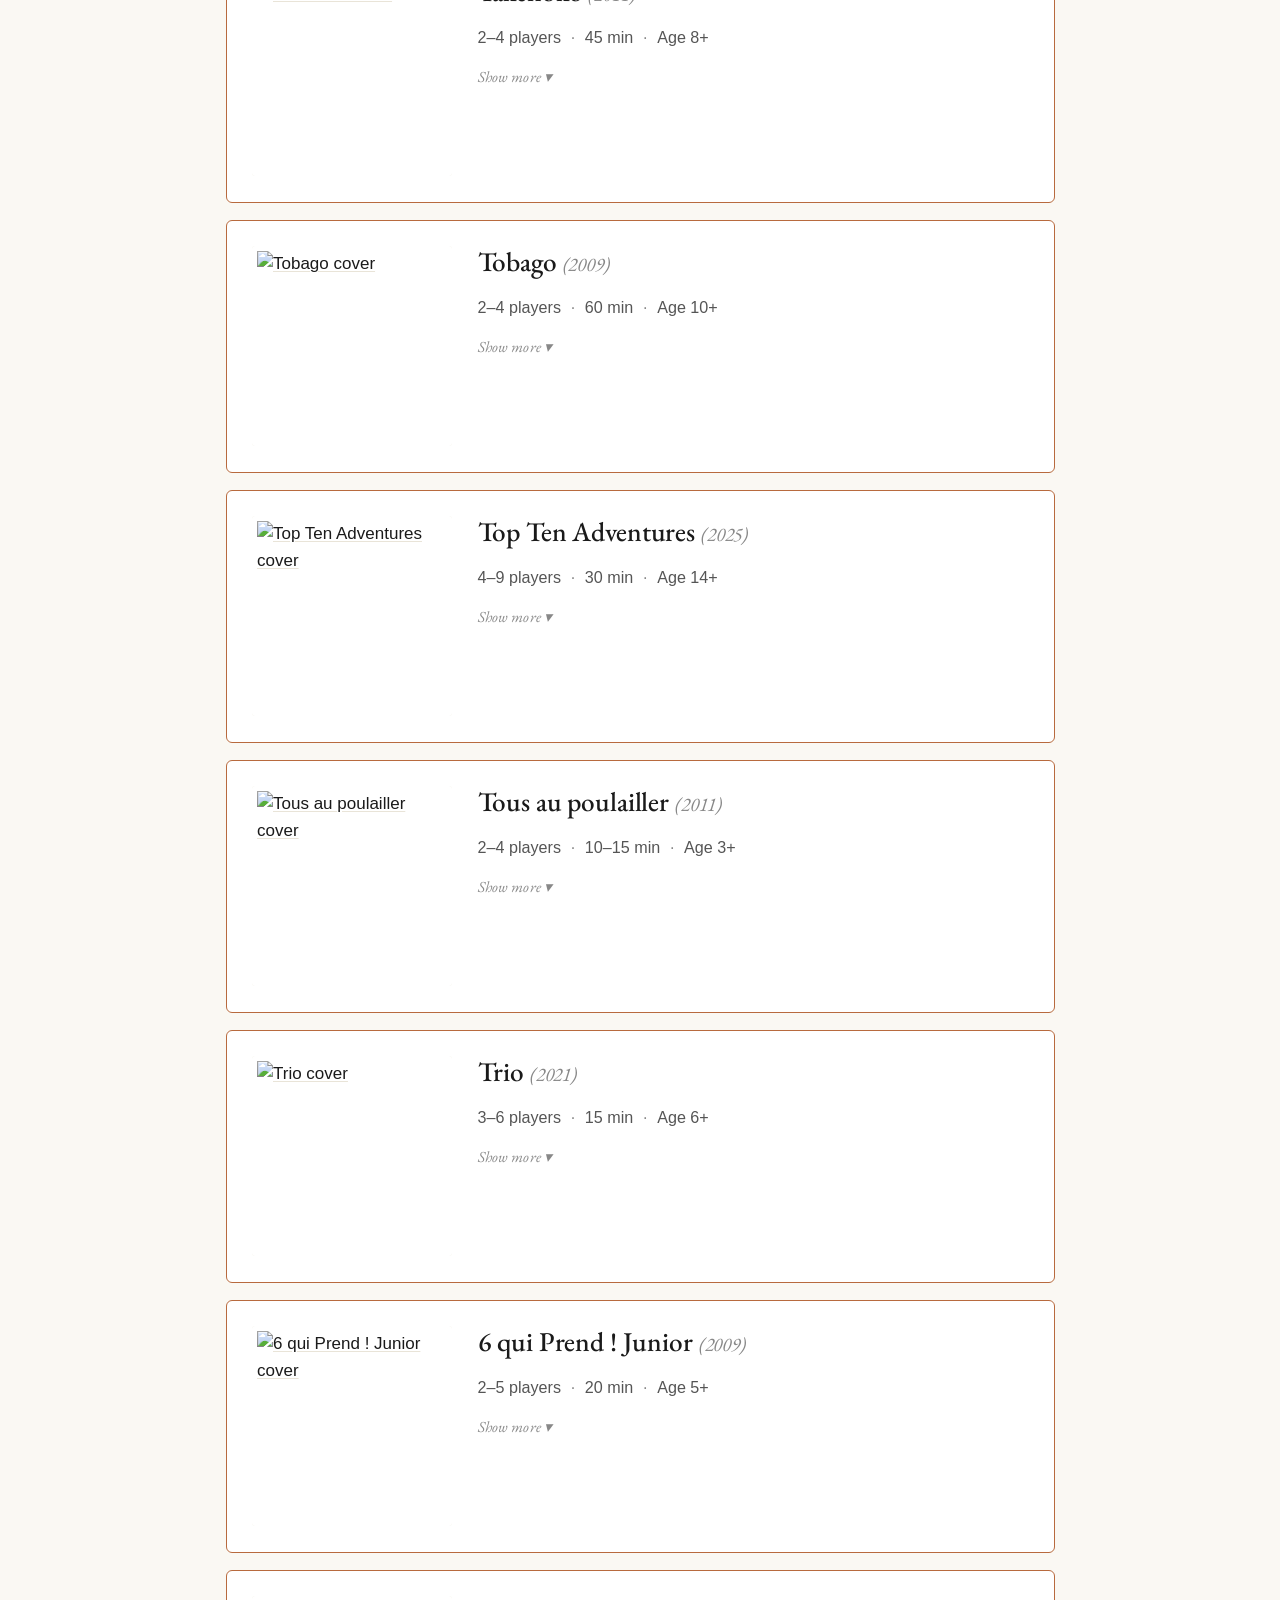
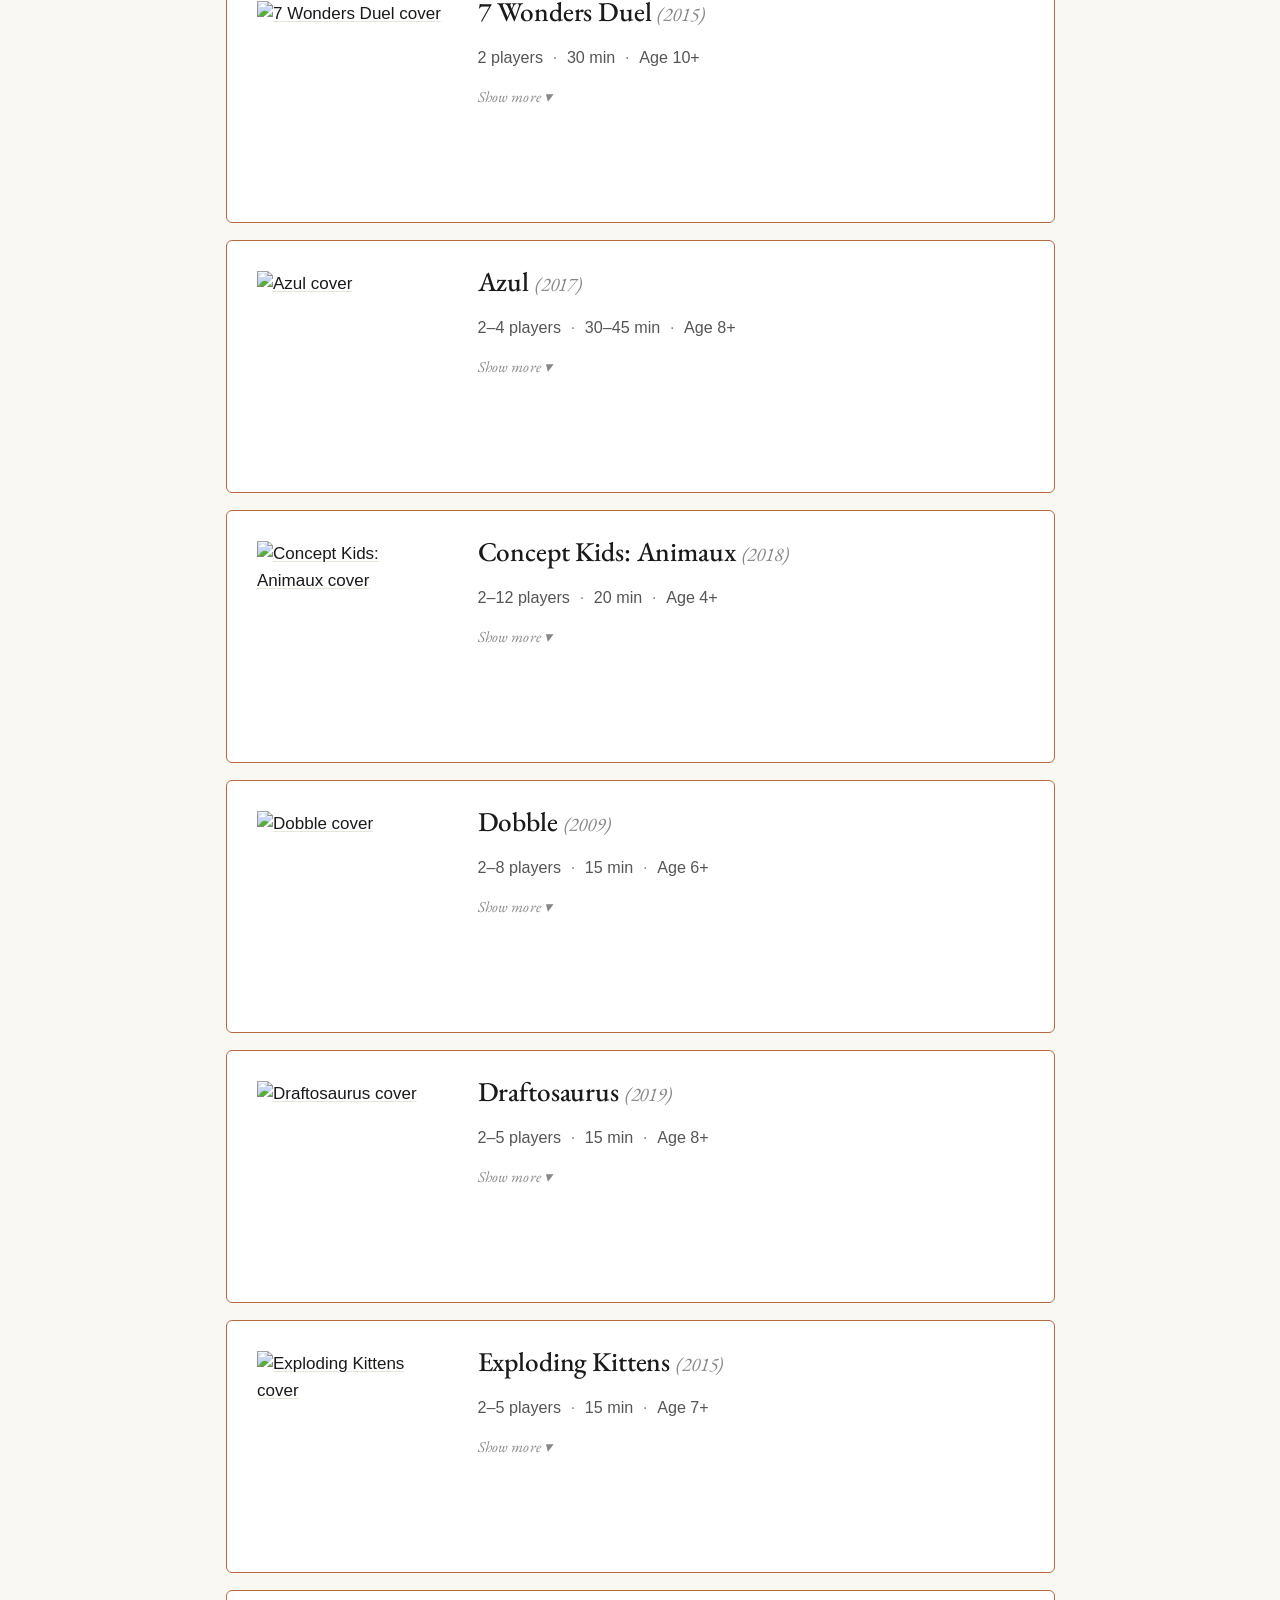
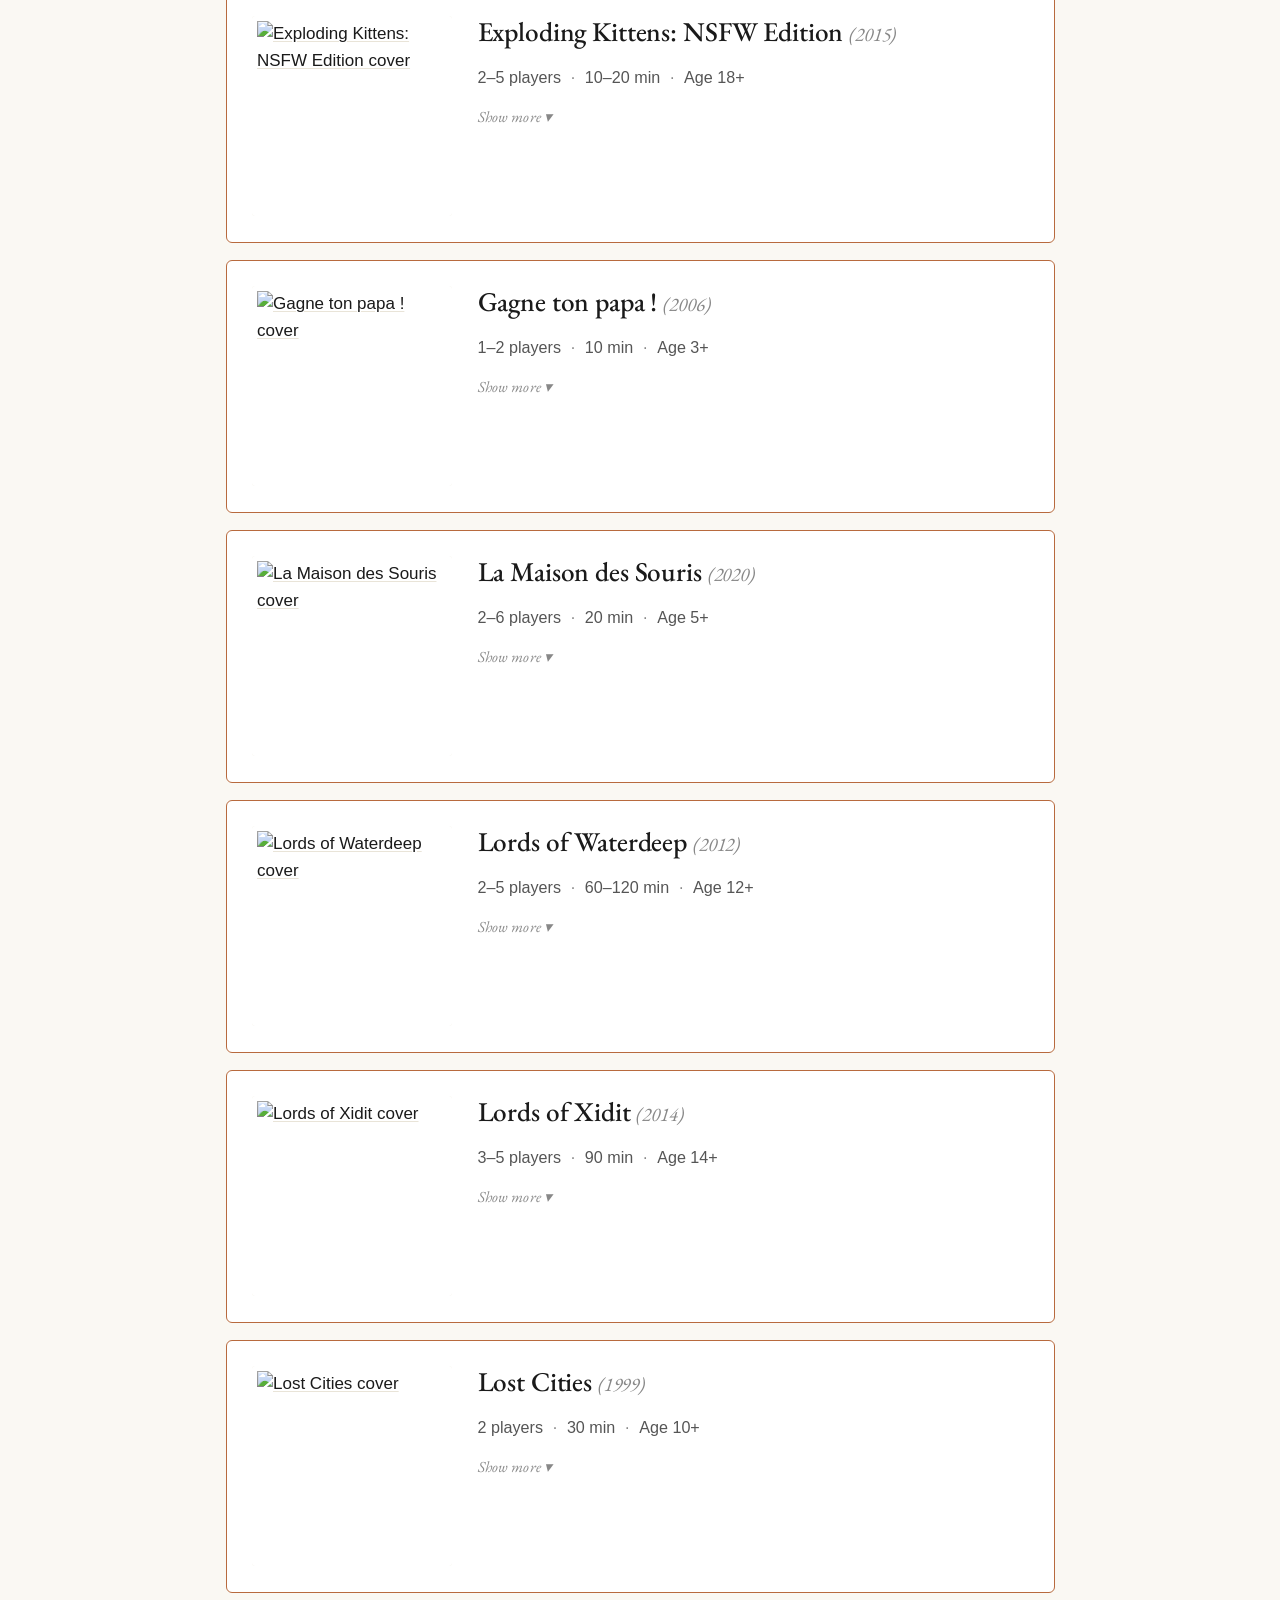
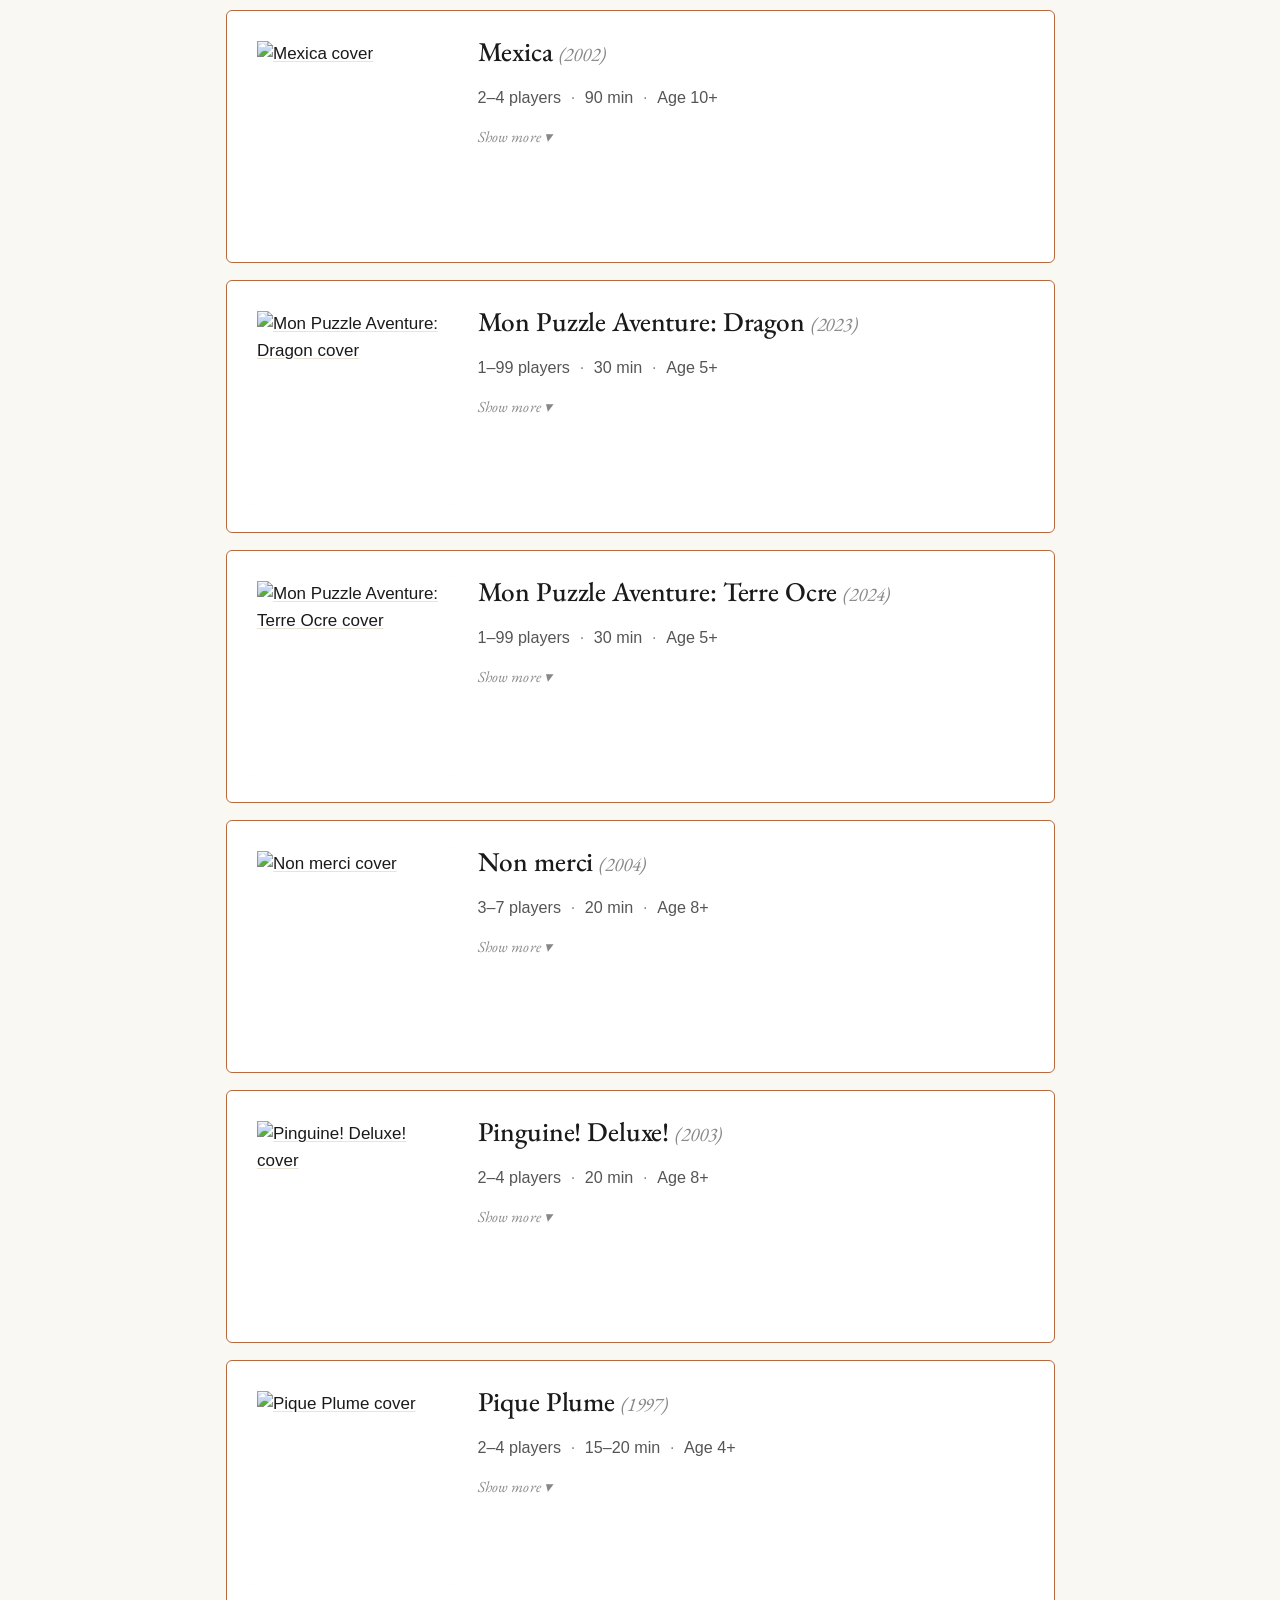
==== commit 3ab8235f: "Select "community" by default (number of players, age)" ====
--- a/docs/collection/index.html
+++ b/docs/collection/index.html
@@ -54,7 +54,7 @@
           <div class="filter-control">
             <select id="players-source" class="filter-select">
               <option value="official">official</option>
-              <option value="community">community</option>
+              <option value="community" selected>community</option>
               <option value="best">best</option>
             </select>
             <div class="player-checkboxes">
@@ -84,7 +84,7 @@
           <div class="filter-control">
             <select id="age-source" class="filter-select">
               <option value="official">official</option>
-              <option value="community">community</option>
+              <option value="community" selected>community</option>
             </select>
             <span class="filter-unit">Suitable for</span>
             <input type="number" id="age-suitable" class="filter-input narrow" min="0">
